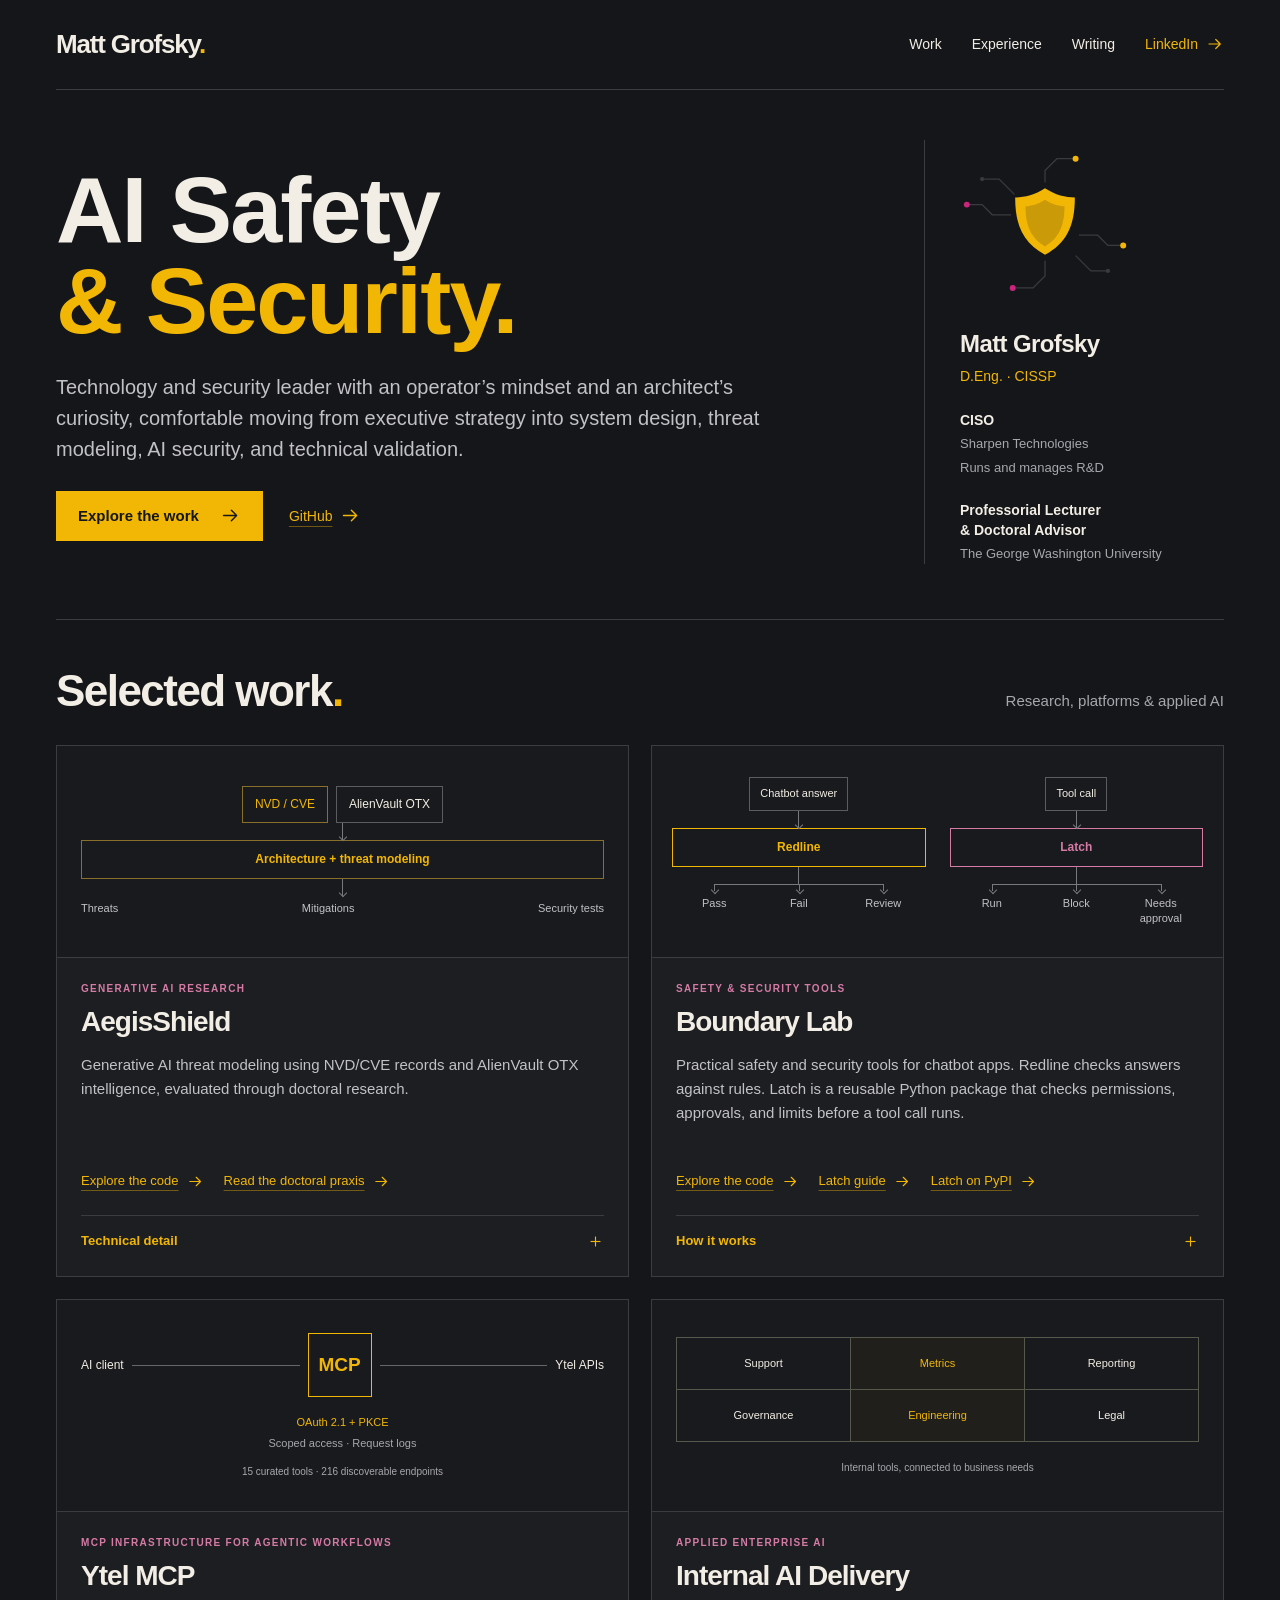
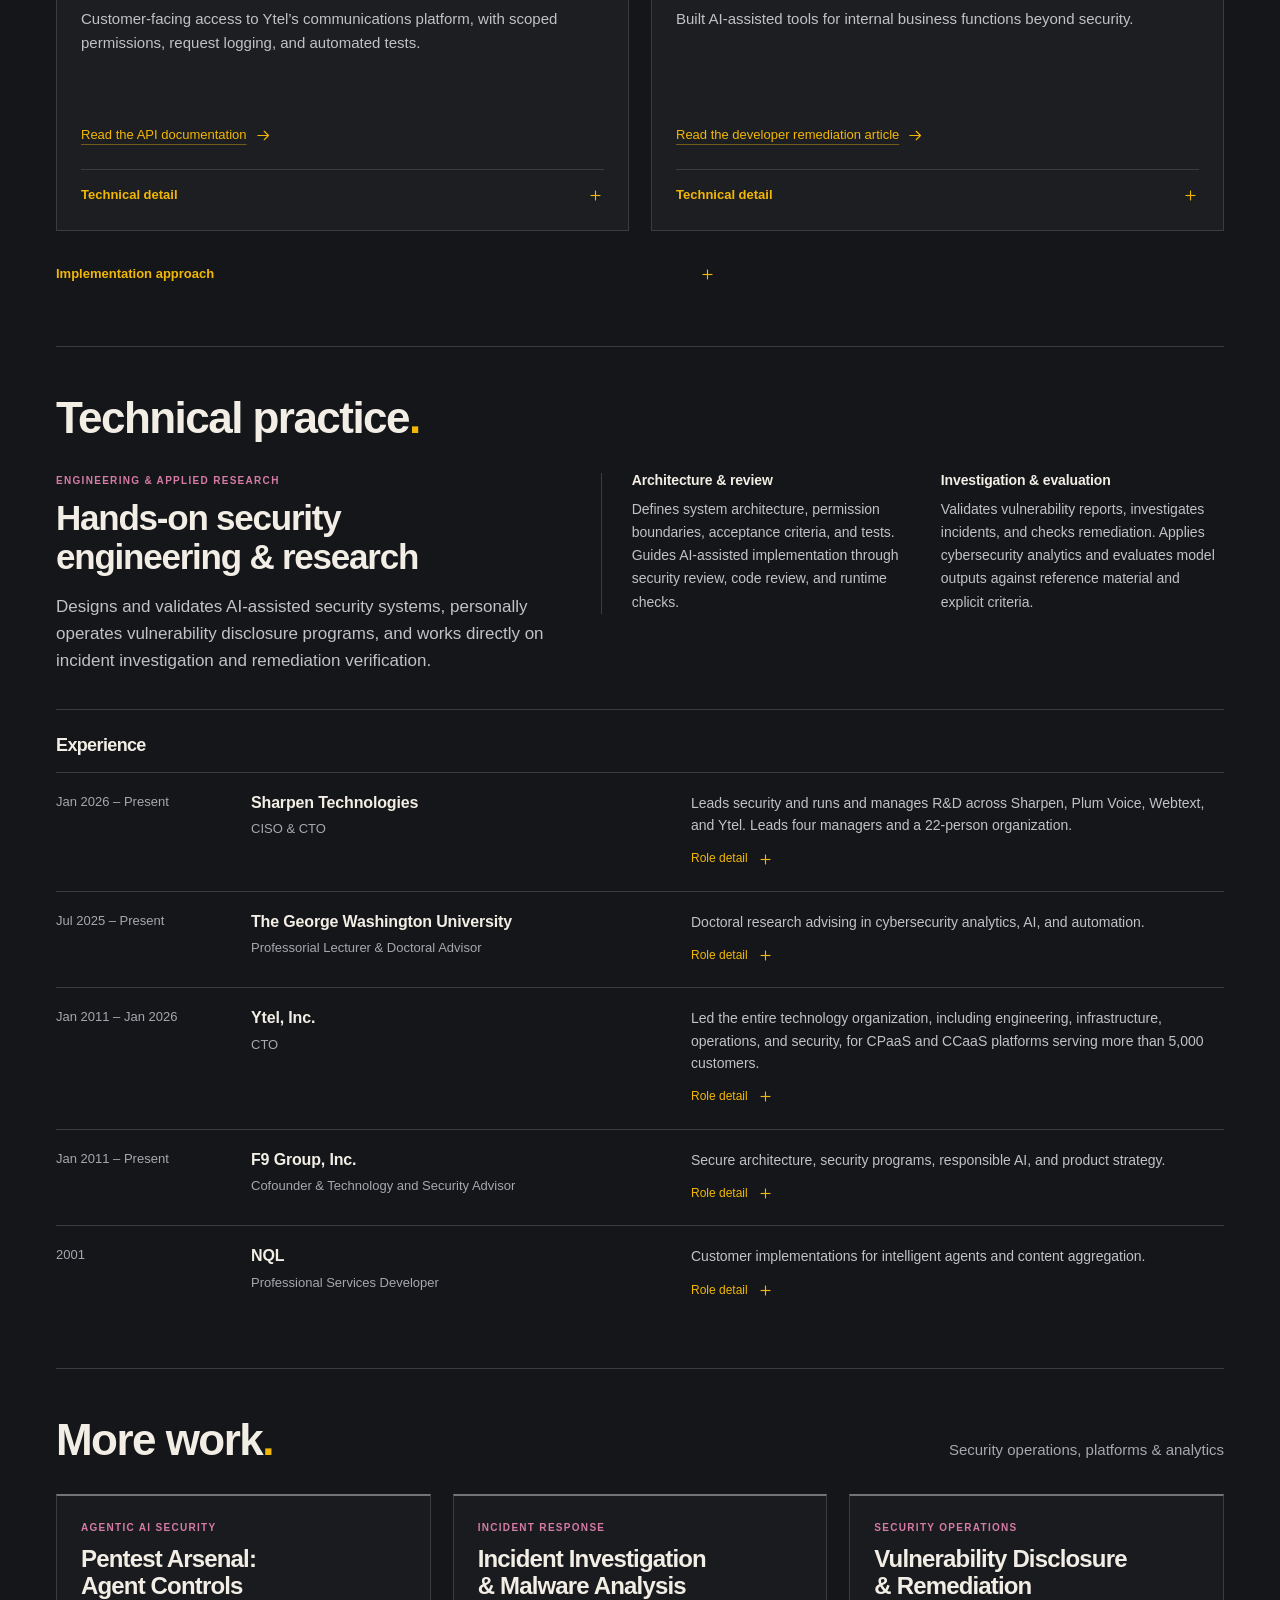
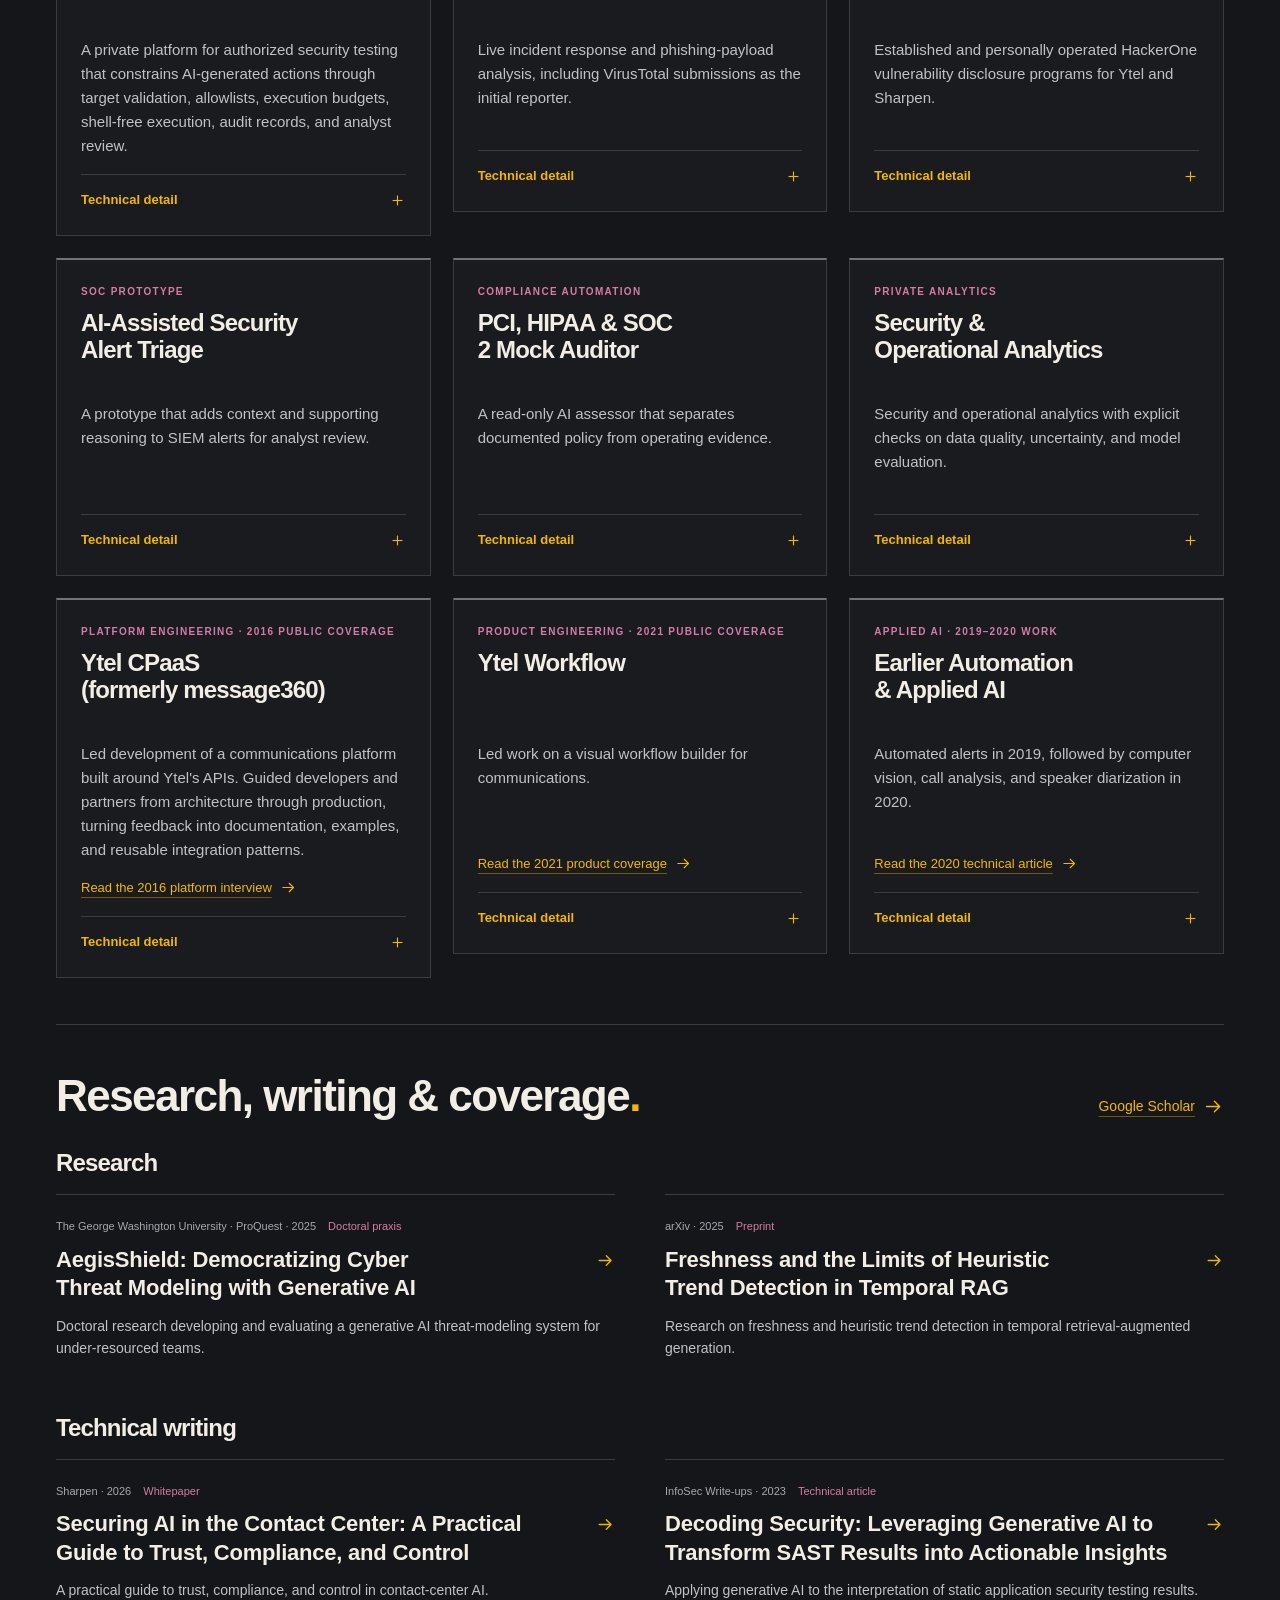
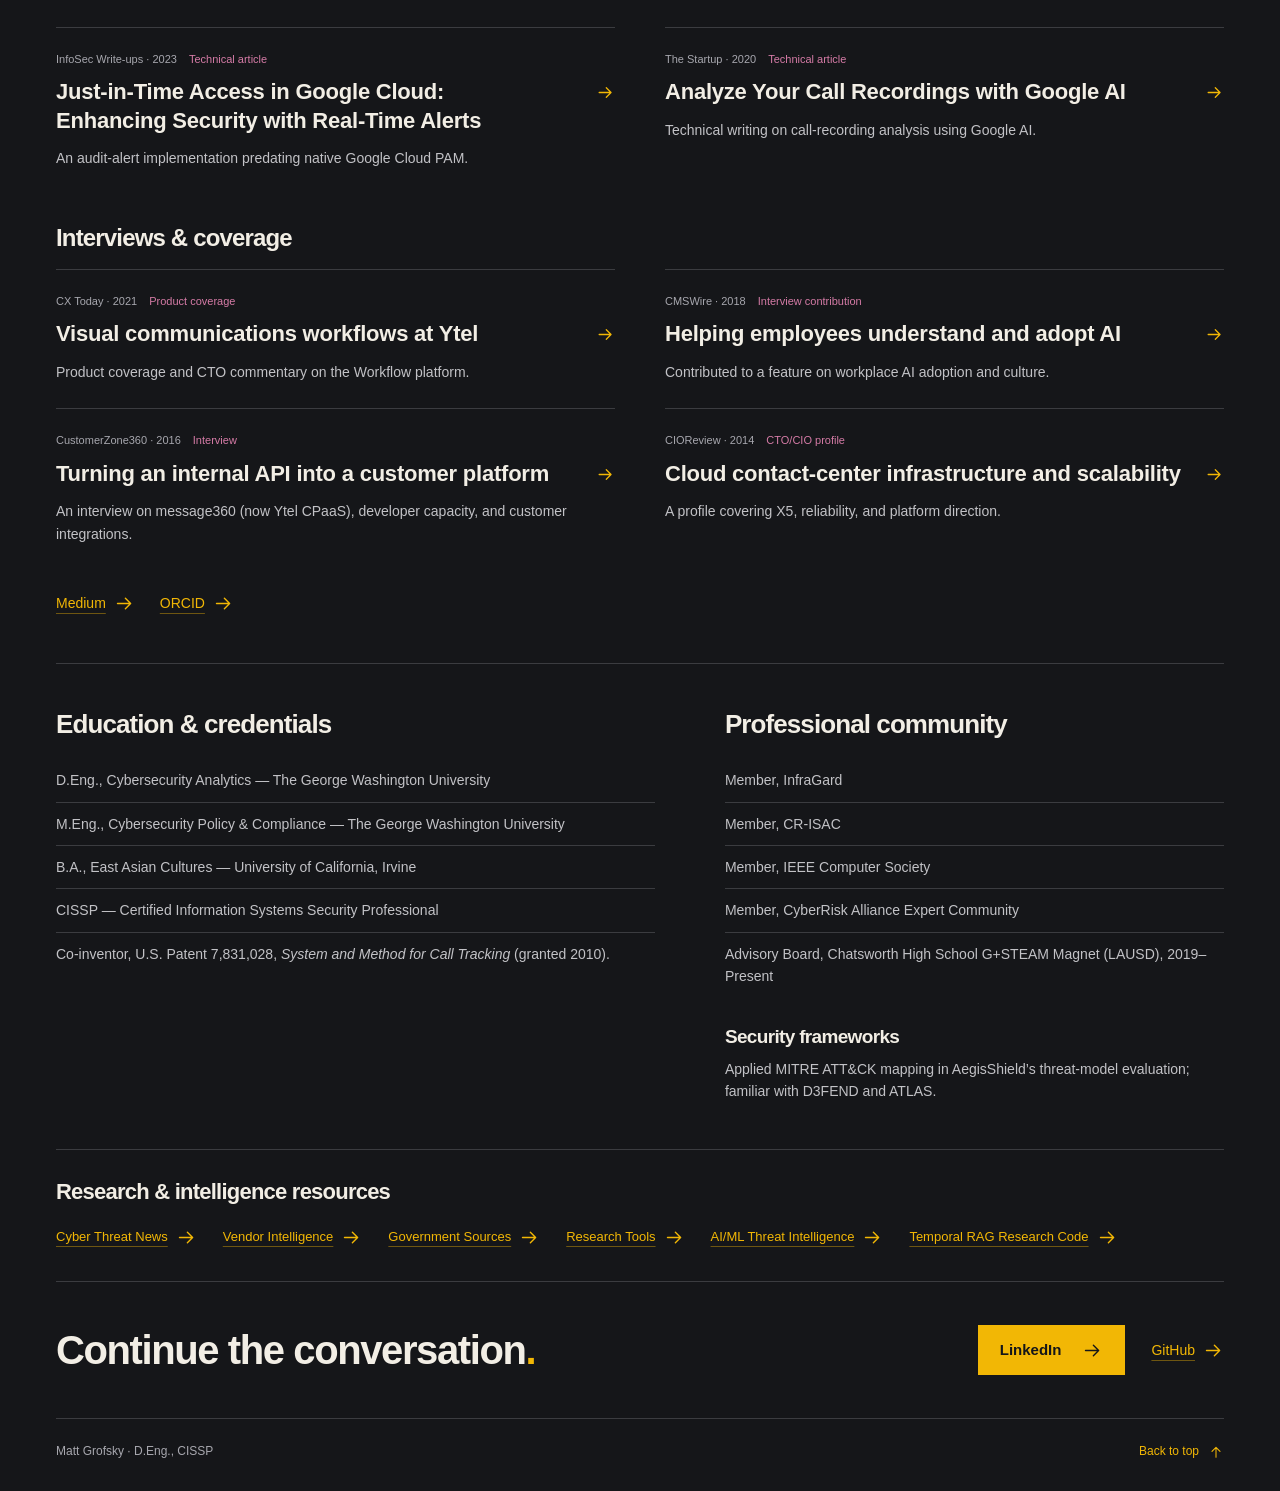
==== index.html @ 2187c056 "Lead with CISO and clarify R&D responsibilities" ====
<!doctype html>
<html lang="en"><head><meta charset="utf-8"><meta name="viewport" content="width=device-width, initial-scale=1">
<meta name="robots" content="index, follow"><meta name="description" content="Matt Grofsky: CISO at Sharpen Technologies, leading security and R&amp;D across four businesses. AI safety, applied research, and secure developer platforms.">
<link rel="icon" href="favicon.svg" type="image/svg+xml"><link rel="stylesheet" href="style.css?v=4c81fe02a1"><script src="site.js?v=edc79c3fe1" defer></script>
<title>AI Safety &amp; Security | Matt Grofsky</title>
<meta name="author" content="Matt Grofsky">
<meta name="keywords" content="Matt Grofsky, CISO, CTO, cybersecurity, AI security, developer platforms, application security, vulnerability management, threat modeling, AegisShield, NVD, CVE, AlienVault OTX, VirusTotal, malware analysis, MCP, agentic workflows, security automation, D.Eng, CISSP">
<meta property="og:title" content="Matt Grofsky, D.Eng., CISSP | AI Safety &amp; Security">
<meta property="og:description" content="CISO at Sharpen Technologies, running R&amp;D across Sharpen, Plum Voice, Webtext, and Ytel. AI safety, security engineering, and applied research.">
<meta property="og:type" content="profile">
<meta property="og:site_name" content="Matt Grofsky">
<meta property="og:url" content="https://mgrofsky.github.io/">
<meta property="og:image" content="https://mgrofsky.github.io/og-card.png">
<meta property="og:image:width" content="1200">
<meta property="og:image:height" content="630">
<meta property="og:image:alt" content="Matt Grofsky, D.Eng., CISSP. Security, developer platforms, and AI-assisted operations. CISO, Sharpen Technologies.">
<meta property="profile:first_name" content="Matt">
<meta property="profile:last_name" content="Grofsky">
<meta name="twitter:card" content="summary_large_image">
<meta name="twitter:image" content="https://mgrofsky.github.io/og-card.png">
<meta name="twitter:image:alt" content="Matt Grofsky, D.Eng., CISSP. Security, developer platforms, and AI-assisted operations. CISO, Sharpen Technologies.">
<meta name="twitter:title" content="Matt Grofsky, D.Eng., CISSP | AI Safety &amp; Security">
<meta name="twitter:description" content="CISO at Sharpen Technologies, running R&amp;D across Sharpen, Plum Voice, Webtext, and Ytel. AI safety, security engineering, and applied research.">
<link rel="canonical" href="https://mgrofsky.github.io/">
<meta name="theme-color" content="#151619">
<script type="application/ld+json">
{
  "@context": "https://schema.org",
  "@type": "ProfilePage",
  "@id": "https://mgrofsky.github.io/#profile-page",
  "url": "https://mgrofsky.github.io/",
  "name": "Matt Grofsky, D.Eng., CISSP | AI Safety and Security",
  "mainEntity": {
  "@type": "Person",
  "@id": "https://mgrofsky.github.io/#matt-grofsky",
  "name": "Matt Grofsky",
  "alternateName": "Matthew Grofsky",
  "honorificSuffix": "D.Eng., CISSP",
  "jobTitle": "Chief Information Security Officer and Chief Technology Officer",
  "worksFor": { "@type": "Organization", "name": "Sharpen Technologies", "url": "https://sharpencx.com/" },
  "alumniOf": [
    { "@type": "CollegeOrUniversity", "name": "The George Washington University" },
    { "@type": "CollegeOrUniversity", "name": "University of California, Irvine" }
  ],
  "knowsAbout": ["AI safety", "Agent security", "Cybersecurity", "AI-assisted security operations", "Application security", "Vulnerability management", "NVD and CVE retrieval", "AlienVault OTX threat intelligence", "Threat modeling", "Cloud security", "Incident response", "Malware analysis", "VirusTotal sample submission", "Developer platforms", "Engineering organization leadership"],
  "sameAs": [
    "https://www.linkedin.com/in/mattgrofsky",
    "https://github.com/mgrofsky",
    "https://scholar.google.com/citations?user=SQpoICUAAAAJ",
    "https://medium.com/@mgrofsky",
    "https://orcid.org/0009-0004-7540-391X"
  ]
  }
}
</script>
</head>
<body id="top"><a class="skip-link" href="#main">Skip to content</a>
<header class="site-header shell"><a class="brand" href="#top">Matt Grofsky<span>.</span></a><nav aria-label="Main navigation"><a class="nav-link" href="#selected-work">Work</a><a class="nav-link" href="#background">Experience</a><a class="nav-link" href="#writing">Writing</a><a class="nav-contact" href="https://www.linkedin.com/in/mattgrofsky" target="_blank" rel="noopener noreferrer">LinkedIn<svg viewBox="0 0 24 24" fill="none" aria-hidden="true"><path d="M4 12h15m-6-6 6 6-6 6" stroke="currentColor" stroke-width="1.6" stroke-linecap="round" stroke-linejoin="round"/></svg></a></nav></header>
<main id="main">
<section class="hero shell" aria-labelledby="hero-title"><div class="hero-copy"><h1 id="hero-title">AI Safety<br><span>&amp; Security.</span></h1>
<p class="hero-intro">Technology and security leader with an operator’s mindset and an architect’s curiosity, comfortable moving from executive strategy into system design, threat modeling, AI security, and technical validation.</p><div class="actions"><a class="button" href="#selected-work">Explore the work<svg viewBox="0 0 24 24" fill="none" aria-hidden="true"><path d="M4 12h15m-6-6 6 6-6 6" stroke="currentColor" stroke-width="1.6" stroke-linecap="round" stroke-linejoin="round"/></svg></a><a class="text-link" href="https://github.com/mgrofsky" target="_blank" rel="noopener noreferrer">GitHub<svg viewBox="0 0 24 24" fill="none" aria-hidden="true"><path d="M4 12h15m-6-6 6 6-6 6" stroke="currentColor" stroke-width="1.6" stroke-linecap="round" stroke-linejoin="round"/></svg></a></div></div>
<aside class="identity" aria-label="Professional background"><img class="identity-shield" src="hero-shield.svg" width="170" height="170" alt="" aria-hidden="true"><p class="identity-name">Matt Grofsky</p><p class="identity-credentials">D.Eng. · CISSP</p>
<div class="identity-role"><strong>CISO</strong><span>Sharpen Technologies</span><span>Runs and manages R&amp;D</span></div><div class="identity-role"><strong>Professorial Lecturer<br>&amp; Doctoral Advisor</strong><span>The George Washington University</span></div></aside></section>
<section class="selected-work shell section" id="selected-work" aria-labelledby="work-title"><div class="section-heading"><h2 id="work-title">Selected work<span>.</span></h2><p>Research, platforms &amp; applied AI</p></div>
<div class="featured-grid"><article class="project-card featured-card" id="aegisshield">
      <div class="project-visual threat-visual" role="img" aria-label="NVD and CVE records, AlienVault OTX, and architecture context feed threat modeling to produce threats, mitigations, and security tests.">
          <div class="diagram-inputs"><span>NVD / CVE</span><span>AlienVault OTX</span></div>
          <div class="connector"></div><div class="diagram-engine">Architecture + threat modeling</div><div class="connector"></div>
          <div class="diagram-outputs"><span>Threats</span><span>Mitigations</span><span>Security tests</span></div>
        </div><div class="project-copy"><p class="category">Generative AI research</p>
      <h3>AegisShield</h3><p class="project-summary">Generative AI threat modeling using NVD/CVE records and AlienVault OTX intelligence, evaluated through doctoral research.</p>
      <div class="project-links"><a class="text-link" href="https://github.com/mgrofsky/AegisShield" target="_blank" rel="noopener noreferrer">Explore the code<svg viewBox="0 0 24 24" fill="none" aria-hidden="true"><path d="M4 12h15m-6-6 6 6-6 6" stroke="currentColor" stroke-width="1.6" stroke-linecap="round" stroke-linejoin="round"/></svg></a><a class="text-link" href="https://www.proquest.com/docview/3233915741" target="_blank" rel="noopener noreferrer">Read the doctoral praxis<svg viewBox="0 0 24 24" fill="none" aria-hidden="true"><path d="M4 12h15m-6-6 6 6-6 6" stroke="currentColor" stroke-width="1.6" stroke-linecap="round" stroke-linejoin="round"/></svg></a></div><details class="project-detail" id="aegisshield-details"><summary><span>Technical detail</span><svg class="disclosure-icon" viewBox="0 0 24 24" fill="none" aria-hidden="true"><path d="M5 12h14" stroke="currentColor" stroke-width="1.6"/><path class="plus-stem" d="M12 5v14" stroke="currentColor" stroke-width="1.6"/></svg></summary><div class="detail-copy"><div><h4>Sources</h4><p>Built NVD retrieval by technology and version, combining CVE records with AlienVault OTX context.</p></div><div><h4>Analysis</h4><p>Combined architecture context, STRIDE, and DREAD to generate prioritized threats, mitigations, and security tests for under-resourced teams.</p></div><div><h4>Evaluation</h4><p>Examined readability, semantic similarity to expert threat models, and MITRE ATT&amp;CK mapping coverage across 15 case studies, 243 reference threats, and 8,000+ generated threats.</p></div></div></details></div></article><article class="project-card featured-card" id="guardrail-eval">
      <div class="project-visual boundary-visual" role="img" aria-label="Two independent paths. A chatbot answer goes to Redline for a pass, fail, or review decision. A tool call goes to Latch and is allowed to run, blocked, or held for approval.">
          <div class="boundary-path">
            <div class="boundary-input">Chatbot answer</div>
            <div class="connector"></div>
            <div class="diagram-engine">Redline</div>
            <div class="connector boundary-branch"></div>
            <div class="boundary-outcomes"><span>Pass</span><span>Fail</span><span>Review</span></div>
          </div>
          <div class="boundary-path boundary-path-latch">
            <div class="boundary-input">Tool call</div>
            <div class="connector"></div>
            <div class="diagram-engine">Latch</div>
            <div class="connector boundary-branch"></div>
            <div class="boundary-outcomes"><span>Run</span><span>Block</span><span>Needs<br>approval</span></div>
          </div>
        </div><div class="project-copy"><p class="category">Safety &amp; security tools</p>
      <h3>Boundary Lab</h3><p class="project-summary">Practical safety and security tools for chatbot apps. Redline checks answers against rules. Latch is a reusable Python package that checks permissions, approvals, and limits before a tool call runs.</p>
      <div class="project-links"><a class="text-link" href="https://github.com/mgrofsky/boundary-lab" target="_blank" rel="noopener noreferrer">Explore the code<svg viewBox="0 0 24 24" fill="none" aria-hidden="true"><path d="M4 12h15m-6-6 6 6-6 6" stroke="currentColor" stroke-width="1.6" stroke-linecap="round" stroke-linejoin="round"/></svg></a><a class="text-link" href="https://github.com/mgrofsky/boundary-lab/tree/main/tools/latch" target="_blank" rel="noopener noreferrer">Latch guide<svg viewBox="0 0 24 24" fill="none" aria-hidden="true"><path d="M4 12h15m-6-6 6 6-6 6" stroke="currentColor" stroke-width="1.6" stroke-linecap="round" stroke-linejoin="round"/></svg></a><a class="text-link" href="https://pypi.org/project/boundary-latch/" target="_blank" rel="noopener noreferrer">Latch on PyPI<svg viewBox="0 0 24 24" fill="none" aria-hidden="true"><path d="M4 12h15m-6-6 6 6-6 6" stroke="currentColor" stroke-width="1.6" stroke-linecap="round" stroke-linejoin="round"/></svg></a></div><details class="project-detail" id="guardrail-eval-details"><summary><span>How it works</span><svg class="disclosure-icon" viewBox="0 0 24 24" fill="none" aria-hidden="true"><path d="M5 12h14" stroke="currentColor" stroke-width="1.6"/><path class="plus-stem" d="M12 5v14" stroke="currentColor" stroke-width="1.6"/></svg></summary><div class="detail-copy"><div><h4>Redline</h4><p>Tests chatbot answers and reports missed problems and false alarms.</p></div><div><h4>Latch</h4><p>Adds permission checks, approval steps, and action limits to an app's functions.</p></div><div><h4>Use it</h4><p>Working demos, tests, and a Latch starter project developers can adapt.</p></div></div></details></div></article><article class="project-card featured-card" id="secure-mcp">
      <div class="project-visual mcp-visual" role="img" aria-label="An AI client connects through OAuth 2.1 and PKCE to the Ytel MCP service and communications APIs.">
          <div class="mcp-flow"><span>AI client</span><span class="flow-line"></span><strong>MCP</strong><span class="flow-line"></span><span>Ytel APIs</span></div>
          <div class="control-boundary"><span>OAuth 2.1 + PKCE</span><span>Scoped access · Request logs</span></div>
          <p class="diagram-caption">15 curated tools · 216 discoverable endpoints</p>
        </div><div class="project-copy"><p class="category">MCP infrastructure for agentic workflows</p>
      <h3>Ytel MCP</h3><p class="project-summary">Customer-facing access to Ytel’s communications platform, with scoped permissions, request logging, and automated tests.</p>
      <div class="project-links"><a class="text-link" href="https://api-docs.ytel.com/" target="_blank" rel="noopener noreferrer">Read the API documentation<svg viewBox="0 0 24 24" fill="none" aria-hidden="true"><path d="M4 12h15m-6-6 6 6-6 6" stroke="currentColor" stroke-width="1.6" stroke-linecap="round" stroke-linejoin="round"/></svg></a></div><details class="project-detail" id="secure-mcp-details"><summary><span>Technical detail</span><svg class="disclosure-icon" viewBox="0 0 24 24" fill="none" aria-hidden="true"><path d="M5 12h14" stroke="currentColor" stroke-width="1.6"/><path class="plus-stem" d="M12 5v14" stroke="currentColor" stroke-width="1.6"/></svg></summary><div class="detail-copy"><div><h4>Reach</h4><p>Designed and deployed an MCP service with 15 curated tools and discovery across 216 REST endpoints.</p></div><div><h4>Controls</h4><p>OAuth 2.1, PKCE, encrypted tokens, scoped permissions, request logging, automated tests, and stateless cloud deployment.</p></div></div></details></div></article><article class="project-card featured-card" id="internal-ai-delivery">
      <div class="project-visual internal-visual" role="img" aria-label="Internal AI delivery supports customer care, business metrics, executive reporting, governance, engineering, and legal review.">
      <div class="function-grid"><span>Support</span><span>Metrics</span><span>Reporting</span><span>Governance</span><span>Engineering</span><span>Legal</span></div>
      <p class="diagram-caption">Internal tools, connected to business needs</p>
    </div><div class="project-copy"><p class="category">Applied enterprise AI</p>
      <h3>Internal AI Delivery</h3><p class="project-summary">Built AI-assisted tools for internal business functions beyond security.</p>
      <div class="project-links"><a class="text-link" href="https://infosecwriteups.com/decoding-security-leveraging-generative-ai-to-transform-sast-results-into-actionable-insights-d3669efa4858" target="_blank" rel="noopener noreferrer">Read the developer remediation article<svg viewBox="0 0 24 24" fill="none" aria-hidden="true"><path d="M4 12h15m-6-6 6 6-6 6" stroke="currentColor" stroke-width="1.6" stroke-linecap="round" stroke-linejoin="round"/></svg></a></div><details class="project-detail" id="internal-ai-delivery-details"><summary><span>Technical detail</span><svg class="disclosure-icon" viewBox="0 0 24 24" fill="none" aria-hidden="true"><path d="M5 12h14" stroke="currentColor" stroke-width="1.6"/><path class="plus-stem" d="M12 5v14" stroke="currentColor" stroke-width="1.6"/></svg></summary><div class="detail-copy"><div><h4>Support</h4><p>MCP access to operational data for support and customer care.</p></div><div><h4>Goals Dashboard</h4><p>An internal MCP service for read-only financial, operational, and engineering metrics, with role-based access and data-freshness information.</p></div><div><h4>Executive reporting</h4><p>AI-assisted R&amp;D reporting for executives and the board.</p></div><div><h4>Governance</h4><p>A governance and compliance platform with single sign-on.</p></div><div><h4>Engineering</h4><p>A published 2023 prototype assessing static-analysis findings, suggesting fixes, and delivering guidance to Slack through an event-driven workflow.</p></div><div><h4>Legal</h4><p>AI-assisted contract review.</p></div></div></details></div></article></div>
<details class="project-detail build-approach" id="implementation-details"><summary><span>Implementation approach</span><svg class="disclosure-icon" viewBox="0 0 24 24" fill="none" aria-hidden="true"><path d="M5 12h14" stroke="currentColor" stroke-width="1.6"/><path class="plus-stem" d="M12 5v14" stroke="currentColor" stroke-width="1.6"/></svg></summary><div class="detail-copy"><p>Human-led architecture, planning, security review, and QA; LLM-assisted implementation.</p></div></details></section>
<section class="leadership section shell" id="background" aria-labelledby="leadership-title"><div class="section-heading"><h2 id="leadership-title">Technical practice<span>.</span></h2></div>
<div class="leadership-grid"><div class="leadership-practice"><p class="category">Engineering &amp; applied research</p><h3>Hands-on security engineering &amp; research</h3><p class="leadership-opening">Designs and validates AI-assisted security systems, personally operates vulnerability disclosure programs, and works directly on incident investigation and remediation verification.</p></div>
<div class="leadership-notes"><div><h4>Architecture &amp; review</h4><p>Defines system architecture, permission boundaries, acceptance criteria, and tests. Guides AI-assisted implementation through security review, code review, and runtime checks.</p></div><div><h4>Investigation &amp; evaluation</h4><p>Validates vulnerability reports, investigates incidents, and checks remediation. Applies cybersecurity analytics and evaluates model outputs against reference material and explicit criteria.</p></div></div>
</div>
<section class="experience" id="background-details" aria-labelledby="experience-title"><h3 id="experience-title">Experience</h3><article class="role"><p class="role-dates">Jan 2026 – Present</p><div class="role-identity"><h4>Sharpen Technologies</h4><p>CISO &amp; CTO</p></div>
      <div class="role-description"><p>Leads security and runs and manages R&amp;D across Sharpen, Plum Voice, Webtext, and Ytel. Leads four managers and a 22-person organization.</p><details class="role-detail"><summary>Role detail <svg class="disclosure-icon" viewBox="0 0 24 24" fill="none" aria-hidden="true"><path d="M5 12h14" stroke="currentColor" stroke-width="1.6"/><path class="plus-stem" d="M12 5v14" stroke="currentColor" stroke-width="1.6"/></svg></summary><div class="detail-copy"><p>Chief Information Security Officer and Chief Technology Officer</p><p>Leads security and runs and manages R&amp;D across Sharpen, Plum Voice, Webtext, and Ytel, with responsibility for engineering, CloudOps, and product management. Following Sharpen&#x27;s acquisition of Ytel, established a shared security operating model and maturity rubric across the four businesses, separating documented controls from operating effectiveness and turning findings into prioritized engineering and integration roadmaps.</p><p>Runs the security function as its sole dedicated practitioner under PCI DSS, HIPAA, and SOC 2 obligations. Leads secure design review, SAST, SCA, secrets and container scanning, external penetration testing, SIEM and endpoint security, incident response, risk acceptance, and verified remediation.</p><p>Uses concurrent traffic-split tests to evaluate reliability changes. Requires clear metric definitions, sources, time windows, and missing-data handling before acting on operating data.</p><p>Reports to the CEO and manages four managers and a 22-person organization across Sharpen, Ytel, Plum Voice, and Webtext.</p><p>Product management sets delivery priorities. Matt makes the final call when priorities conflict, requiring options to clear risk and reuse standards before weighing cost-benefit return, impact against complexity, and mission alignment.</p><p>Coaches engineers to own SLOs, SLIs, and error budgets. Across the career: roughly 200 hires over 20 years, with organizations of up to 40 people.</p></div></details></div></article><article class="role"><p class="role-dates">Jul 2025 – Present</p><div class="role-identity"><h4>The George Washington University</h4><p>Professorial Lecturer &amp; Doctoral Advisor</p></div>
      <div class="role-description"><p>Doctoral research advising in cybersecurity analytics, AI, and automation.</p><details class="role-detail"><summary>Role detail <svg class="disclosure-icon" viewBox="0 0 24 24" fill="none" aria-hidden="true"><path d="M5 12h14" stroke="currentColor" stroke-width="1.6"/><path class="plus-stem" d="M12 5v14" stroke="currentColor" stroke-width="1.6"/></svg></summary><div class="detail-copy"><p>Professorial Lecturer in Engineering and Applied Science; Doctoral Advisor, Cybersecurity Analytics</p><p>Advises Doctor of Engineering candidates conducting applied cybersecurity research at the intersection of analytics, AI, and automation. Guides problem framing, methodology, evaluation, and practical application, and serves as a voting member on praxis defense committees.</p></div></details></div></article><article class="role"><p class="role-dates">Jan 2011 – Jan 2026</p><div class="role-identity"><h4>Ytel, Inc.</h4><p>CTO</p></div>
      <div class="role-description"><p>Led the entire technology organization, including engineering, infrastructure, operations, and security, for CPaaS and CCaaS platforms serving more than 5,000 customers.</p><details class="role-detail"><summary>Role detail <svg class="disclosure-icon" viewBox="0 0 24 24" fill="none" aria-hidden="true"><path d="M5 12h14" stroke="currentColor" stroke-width="1.6"/><path class="plus-stem" d="M12 5v14" stroke="currentColor" stroke-width="1.6"/></svg></summary><div class="detail-copy"><p>Chief Technology Officer</p><p>Led the entire technology organization, including software engineering, platform architecture, infrastructure, operations, and security. Built and led multidisciplinary teams supporting CPaaS and CCaaS platforms serving more than 5,000 customers. Established the platform&#x27;s security and trust foundation across cloud architecture, incident response, STIR/SHAKEN, TCPA, and protection of PII and CPNI.</p></div></details></div></article><article class="role"><p class="role-dates">Jan 2011 – Present</p><div class="role-identity"><h4>F9 Group, Inc.</h4><p>Cofounder &amp; Technology and Security Advisor</p></div>
      <div class="role-description"><p>Secure architecture, security programs, responsible AI, and product strategy.</p><details class="role-detail"><summary>Role detail <svg class="disclosure-icon" viewBox="0 0 24 24" fill="none" aria-hidden="true"><path d="M5 12h14" stroke="currentColor" stroke-width="1.6"/><path class="plus-stem" d="M12 5v14" stroke="currentColor" stroke-width="1.6"/></svg></summary><div class="detail-copy"><p>Cofounder &amp; Technology and Security Advisor</p><p>Advises SaaS, contact-center, and cloud organizations on secure architecture, security programs, incident preparedness, responsible AI, and product strategy through a two-officer consulting company.</p></div></details></div></article><article class="role"><p class="role-dates">2001</p><div class="role-identity"><h4>NQL</h4><p>Professional Services Developer</p></div>
      <div class="role-description"><p>Customer implementations for intelligent agents and content aggregation.</p><details class="role-detail"><summary>Role detail <svg class="disclosure-icon" viewBox="0 0 24 24" fill="none" aria-hidden="true"><path d="M5 12h14" stroke="currentColor" stroke-width="1.6"/><path class="plus-stem" d="M12 5v14" stroke="currentColor" stroke-width="1.6"/></svg></summary><div class="detail-copy"><p>Professional Services Developer</p><p>Delivered customer implementations using Network Query Language, an early purpose-built language for developing intelligent agents and content aggregation applications.</p></div></details></div></article></section>
</section>
<section class="more-work section shell" id="more-work" aria-labelledby="more-work-title"><div class="section-heading"><h2 id="more-work-title">More work<span>.</span></h2><p>Security operations, platforms &amp; analytics</p></div>
<div class="work-grid"><article class="project-card work-card" id="pentest-arsenal"><p class="category">Agentic AI security</p>
      <h3>Pentest Arsenal: Agent Controls</h3><p class="project-summary">A private platform for authorized security testing that constrains AI-generated actions through target validation, allowlists, execution budgets, shell-free execution, audit records, and analyst review.</p>
      <details class="project-detail" id="pentest-arsenal-details"><summary><span>Technical detail</span><svg class="disclosure-icon" viewBox="0 0 24 24" fill="none" aria-hidden="true"><path d="M5 12h14" stroke="currentColor" stroke-width="1.6"/><path class="plus-stem" d="M12 5v14" stroke="currentColor" stroke-width="1.6"/></svg></summary><div class="detail-copy"><div><p>Supports vulnerability validation, API fuzzing, packet analysis, defensive verification, and ranked findings for red-team and blue-team work.</p></div><div><p>Constrains AI-generated actions through target validation, phase-specific allowlists, execution budgets, shell-free execution, audit records, and analyst review.</p></div></div></details></article><article class="project-card work-card" id="incident-investigator"><p class="category">Incident response</p>
      <h3>Incident Investigation &amp; Malware Analysis</h3><p class="project-summary">Live incident response and phishing-payload analysis, including VirusTotal submissions as the initial reporter.</p>
      <details class="project-detail" id="incident-investigator-details"><summary><span>Technical detail</span><svg class="disclosure-icon" viewBox="0 0 24 24" fill="none" aria-hidden="true"><path d="M5 12h14" stroke="currentColor" stroke-width="1.6"/><path class="plus-stem" d="M12 5v14" stroke="currentColor" stroke-width="1.6"/></svg></summary><div class="detail-copy"><div><h4>Incident response</h4><p>Built an AI workspace for evidence collection, persistence hunting, containment checks, control-gap analysis, remediation tracking, and reporting. Analysts control high-impact actions and final conclusions.</p></div><div><h4>Malware analysis</h4><p>Used LLMs to assist with decompiling phishing payloads and submitted samples to VirusTotal, in some cases as the initial reporter.</p></div></div></details></article><article class="project-card work-card" id="vulnerability-disclosure"><p class="category">Security operations</p>
      <h3>Vulnerability Disclosure &amp; Remediation</h3><p class="project-summary">Established and personally operated HackerOne vulnerability disclosure programs for Ytel and Sharpen.</p>
      <details class="project-detail" id="vulnerability-disclosure-details"><summary><span>Technical detail</span><svg class="disclosure-icon" viewBox="0 0 24 24" fill="none" aria-hidden="true"><path d="M5 12h14" stroke="currentColor" stroke-width="1.6"/><path class="plus-stem" d="M12 5v14" stroke="currentColor" stroke-width="1.6"/></svg></summary><div class="detail-copy"><div><p>Reviewed researcher submissions, reproduced or validated reported issues, and assessed reachability, likelihood, and business impact. Aligned priorities with engineering and created Jira remediation work.</p></div><div><p>Maintained researcher communication through disposition and engineering follow-through. Turned validated findings into AI-assisted remediation and regression tests that other engineers could run.</p></div></div></details></article><article class="project-card work-card" id="alert-triage"><p class="category">SOC prototype</p>
      <h3>AI-Assisted Security Alert Triage</h3><p class="project-summary">A prototype that adds context and supporting reasoning to SIEM alerts for analyst review.</p>
      <details class="project-detail" id="alert-triage-details"><summary><span>Technical detail</span><svg class="disclosure-icon" viewBox="0 0 24 24" fill="none" aria-hidden="true"><path d="M5 12h14" stroke="currentColor" stroke-width="1.6"/><path class="plus-stem" d="M12 5v14" stroke="currentColor" stroke-width="1.6"/></svg></summary><div class="detail-copy"><div><p>Suggests severity, false-positive likelihood, and analyst next steps.</p></div><div><p>Does not suppress alerts or make disposition decisions.</p></div></div></details></article><article class="project-card work-card" id="mock-auditor"><p class="category">Compliance automation</p>
      <h3>PCI, HIPAA &amp; SOC 2 Mock Auditor</h3><p class="project-summary">A read-only AI assessor that separates documented policy from operating evidence.</p>
      <details class="project-detail" id="mock-auditor-details"><summary><span>Technical detail</span><svg class="disclosure-icon" viewBox="0 0 24 24" fill="none" aria-hidden="true"><path d="M5 12h14" stroke="currentColor" stroke-width="1.6"/><path class="plus-stem" d="M12 5v14" stroke="currentColor" stroke-width="1.6"/></svg></summary><div class="detail-copy"><div><p>Examines live cloud environments, infrastructure as code, and application repositories against PCI DSS, HIPAA, and SOC 2.</p></div></div></details></article><article class="project-card work-card" id="security-analytics"><p class="category">Private analytics</p>
      <h3>Security &amp; Operational Analytics</h3><p class="project-summary">Security and operational analytics with explicit checks on data quality, uncertainty, and model evaluation.</p>
      <details class="project-detail" id="security-analytics-details"><summary><span>Technical detail</span><svg class="disclosure-icon" viewBox="0 0 24 24" fill="none" aria-hidden="true"><path d="M5 12h14" stroke="currentColor" stroke-width="1.6"/><path class="plus-stem" d="M12 5v14" stroke="currentColor" stroke-width="1.6"/></svg></summary><div class="detail-copy"><div><h4>Operating data</h4><p>Python, SQL, and BigQuery workflows with weighted weekday baselines, two-proportion tests, and effect-size thresholds. Separate application and network denominators; explicit flags for low volume, insufficient history, missing data, and failed sources.</p></div><div><h4>Model evaluation</h4><p>Designed an MLP workflow with AI-assisted implementation: feature preparation, scaling, cross-validation, and held-out evaluation. Used call duration as an engagement proxy; owned analytical design, validation, and interpretation.</p></div></div></details></article><article class="project-card work-card" id="message360"><p class="category">Platform engineering · 2016 public coverage</p>
      <h3>Ytel CPaaS (formerly message360)</h3><p class="project-summary">Led development of a communications platform built around Ytel&#x27;s APIs. Guided developers and partners from architecture through production, turning feedback into documentation, examples, and reusable integration patterns.</p>
      <div class="project-links"><a class="text-link" href="https://www.customerzone360.com/inside-every-issue/articles/424537-apis-making-customer-engagement-easier-than-ever.htm" target="_blank" rel="noopener noreferrer">Read the 2016 platform interview<svg viewBox="0 0 24 24" fill="none" aria-hidden="true"><path d="M4 12h15m-6-6 6 6-6 6" stroke="currentColor" stroke-width="1.6" stroke-linecap="round" stroke-linejoin="round"/></svg></a></div><details class="project-detail" id="message360-details"><summary><span>Technical detail</span><svg class="disclosure-icon" viewBox="0 0 24 24" fill="none" aria-hidden="true"><path d="M5 12h14" stroke="currentColor" stroke-width="1.6"/><path class="plus-stem" d="M12 5v14" stroke="currentColor" stroke-width="1.6"/></svg></summary><div class="detail-copy"><div><p>Custom integrations were consuming engineering capacity. A shared API platform gave customers more room to build and the engineering team more room to work on capabilities shared across customers.</p></div><div><p>Across Ytel&#x27;s developer platform, guided developers, customers, and partners from architecture discovery through API integration and production rollout. Feedback informed documentation, reusable examples, platform capabilities, and roadmap priorities.</p></div><div><p>Ytel&#x27;s wider developer platform spanned voice, messaging, email, customer integrations, and developer tooling, supported by documentation, code examples, and SDK patterns across 19 programming languages.</p></div></div></details></article><article class="project-card work-card" id="ytel-workflow"><p class="category">Product engineering · 2021 public coverage</p>
      <h3>Ytel Workflow</h3><p class="project-summary">Led work on a visual workflow builder for communications.</p>
      <div class="project-links"><a class="text-link" href="https://www.cxtoday.com/contact-center/ytel-launches-first-of-its-kind-cpaas-workflow-solution/" target="_blank" rel="noopener noreferrer">Read the 2021 product coverage<svg viewBox="0 0 24 24" fill="none" aria-hidden="true"><path d="M4 12h15m-6-6 6 6-6 6" stroke="currentColor" stroke-width="1.6" stroke-linecap="round" stroke-linejoin="round"/></svg></a></div><details class="project-detail" id="ytel-workflow-details"><summary><span>Technical detail</span><svg class="disclosure-icon" viewBox="0 0 24 24" fill="none" aria-hidden="true"><path d="M5 12h14" stroke="currentColor" stroke-width="1.6"/><path class="plus-stem" d="M12 5v14" stroke="currentColor" stroke-width="1.6"/></svg></summary><div class="detail-copy"><div><p>Enabled customers to configure call routing, messaging, and conversation tracking without custom code for each flow.</p></div><div><p>Combined visual orchestration, webhooks, routing, and communications APIs.</p></div></div></details></article><article class="project-card work-card" id="earlier-applied-ai"><p class="category">Applied AI · 2019–2020 work</p>
      <h3>Earlier Automation &amp; Applied AI</h3><p class="project-summary">Automated alerts in 2019, followed by computer vision, call analysis, and speaker diarization in 2020.</p>
      <div class="project-links"><a class="text-link" href="https://medium.com/swlh/analyze-your-call-recordings-with-google-ai-6e15ddcdac1d" target="_blank" rel="noopener noreferrer">Read the 2020 technical article<svg viewBox="0 0 24 24" fill="none" aria-hidden="true"><path d="M4 12h15m-6-6 6 6-6 6" stroke="currentColor" stroke-width="1.6" stroke-linecap="round" stroke-linejoin="round"/></svg></a></div><details class="project-detail" id="earlier-applied-ai-details"><summary><span>Technical detail</span><svg class="disclosure-icon" viewBox="0 0 24 24" fill="none" aria-hidden="true"><path d="M5 12h14" stroke="currentColor" stroke-width="1.6"/><path class="plus-stem" d="M12 5v14" stroke="currentColor" stroke-width="1.6"/></svg></summary><div class="detail-copy"><div><p>Call analysis combined speech recognition, speaker diarization, keyword detection, and automated alerts to surface compliance and scam indicators. Worked with engineering and operations teams to make call data useful for investigation and service improvement.</p></div></div></details></article></div></section>
<section class="writing section shell" id="writing" aria-labelledby="writing-title"><div class="section-heading"><h2 id="writing-title">Research, writing &amp; coverage<span>.</span></h2><a class="text-link" href="https://scholar.google.com/citations?user=SQpoICUAAAAJ" target="_blank" rel="noopener noreferrer">Google Scholar<svg viewBox="0 0 24 24" fill="none" aria-hidden="true"><path d="M4 12h15m-6-6 6 6-6 6" stroke="currentColor" stroke-width="1.6" stroke-linecap="round" stroke-linejoin="round"/></svg></a></div>
<div id="more-writing"><section class="writing-group" id="research" aria-labelledby="research-title"><h3 id="research-title">Research</h3>
      <div class="writing-grid"><article class="publication"><p class="publication-meta">The George Washington University · ProQuest · 2025 <span>Doctoral praxis</span></p>
      <h4><a class="publication-link" href="https://www.proquest.com/docview/3233915741" target="_blank" rel="noopener noreferrer">AegisShield: Democratizing Cyber Threat Modeling with Generative AI<svg viewBox="0 0 24 24" fill="none" aria-hidden="true"><path d="M4 12h15m-6-6 6 6-6 6" stroke="currentColor" stroke-width="1.6" stroke-linecap="round" stroke-linejoin="round"/></svg></a></h4><p>Doctoral research developing and evaluating a generative AI threat-modeling system for under-resourced teams.</p></article><article class="publication"><p class="publication-meta">arXiv · 2025 <span>Preprint</span></p>
      <h4><a class="publication-link" href="https://arxiv.org/abs/2509.19376" target="_blank" rel="noopener noreferrer">Freshness and the Limits of Heuristic Trend Detection in Temporal RAG<svg viewBox="0 0 24 24" fill="none" aria-hidden="true"><path d="M4 12h15m-6-6 6 6-6 6" stroke="currentColor" stroke-width="1.6" stroke-linecap="round" stroke-linejoin="round"/></svg></a></h4><p>Research on freshness and heuristic trend detection in temporal retrieval-augmented generation.</p></article></div></section><section class="writing-group" id="technical-writing" aria-labelledby="technical-writing-title"><h3 id="technical-writing-title">Technical writing</h3>
      <div class="writing-grid"><article class="publication"><p class="publication-meta">Sharpen · 2026 <span>Whitepaper</span></p>
      <h4><a class="publication-link" href="https://mgrofsky.github.io/securing-ai-in-the-contact-center.pdf" target="_blank" rel="noopener noreferrer">Securing AI in the Contact Center: A Practical Guide to Trust, Compliance, and Control<svg viewBox="0 0 24 24" fill="none" aria-hidden="true"><path d="M4 12h15m-6-6 6 6-6 6" stroke="currentColor" stroke-width="1.6" stroke-linecap="round" stroke-linejoin="round"/></svg></a></h4><p>A practical guide to trust, compliance, and control in contact-center AI.</p></article><article class="publication"><p class="publication-meta">InfoSec Write-ups · 2023 <span>Technical article</span></p>
      <h4><a class="publication-link" href="https://infosecwriteups.com/decoding-security-leveraging-generative-ai-to-transform-sast-results-into-actionable-insights-d3669efa4858" target="_blank" rel="noopener noreferrer">Decoding Security: Leveraging Generative AI to Transform SAST Results into Actionable Insights<svg viewBox="0 0 24 24" fill="none" aria-hidden="true"><path d="M4 12h15m-6-6 6 6-6 6" stroke="currentColor" stroke-width="1.6" stroke-linecap="round" stroke-linejoin="round"/></svg></a></h4><p>Applying generative AI to the interpretation of static application security testing results.</p></article><article class="publication"><p class="publication-meta">InfoSec Write-ups · 2023 <span>Technical article</span></p>
      <h4><a class="publication-link" href="https://infosecwriteups.com/just-in-time-access-in-google-cloud-enhancing-security-with-real-time-alerts-935de53cb8d3" target="_blank" rel="noopener noreferrer">Just-in-Time Access in Google Cloud: Enhancing Security with Real-Time Alerts<svg viewBox="0 0 24 24" fill="none" aria-hidden="true"><path d="M4 12h15m-6-6 6 6-6 6" stroke="currentColor" stroke-width="1.6" stroke-linecap="round" stroke-linejoin="round"/></svg></a></h4><p>An audit-alert implementation predating native Google Cloud PAM.</p></article><article class="publication"><p class="publication-meta">The Startup · 2020 <span>Technical article</span></p>
      <h4><a class="publication-link" href="https://medium.com/swlh/analyze-your-call-recordings-with-google-ai-6e15ddcdac1d" target="_blank" rel="noopener noreferrer">Analyze Your Call Recordings with Google AI<svg viewBox="0 0 24 24" fill="none" aria-hidden="true"><path d="M4 12h15m-6-6 6 6-6 6" stroke="currentColor" stroke-width="1.6" stroke-linecap="round" stroke-linejoin="round"/></svg></a></h4><p>Technical writing on call-recording analysis using Google AI.</p></article></div></section><section class="writing-group" id="coverage" aria-labelledby="coverage-title"><h3 id="coverage-title">Interviews &amp; coverage</h3>
      <div class="writing-grid"><article class="publication"><p class="publication-meta">CX Today · 2021 <span>Product coverage</span></p>
      <h4><a class="publication-link" href="https://www.cxtoday.com/contact-center/ytel-launches-first-of-its-kind-cpaas-workflow-solution/" target="_blank" rel="noopener noreferrer">Visual communications workflows at Ytel<svg viewBox="0 0 24 24" fill="none" aria-hidden="true"><path d="M4 12h15m-6-6 6 6-6 6" stroke="currentColor" stroke-width="1.6" stroke-linecap="round" stroke-linejoin="round"/></svg></a></h4><p>Product coverage and CTO commentary on the Workflow platform.</p></article><article class="publication"><p class="publication-meta">CMSWire · 2018 <span>Interview contribution</span></p>
      <h4><a class="publication-link" href="https://www.cmswire.com/digital-workplace/getting-your-workers-and-culture-ready-for-ai-in-the-workplace/" target="_blank" rel="noopener noreferrer">Helping employees understand and adopt AI<svg viewBox="0 0 24 24" fill="none" aria-hidden="true"><path d="M4 12h15m-6-6 6 6-6 6" stroke="currentColor" stroke-width="1.6" stroke-linecap="round" stroke-linejoin="round"/></svg></a></h4><p>Contributed to a feature on workplace AI adoption and culture.</p></article><article class="publication"><p class="publication-meta">CustomerZone360 · 2016 <span>Interview</span></p>
      <h4><a class="publication-link" href="https://www.customerzone360.com/inside-every-issue/articles/424537-apis-making-customer-engagement-easier-than-ever.htm" target="_blank" rel="noopener noreferrer">Turning an internal API into a customer platform<svg viewBox="0 0 24 24" fill="none" aria-hidden="true"><path d="M4 12h15m-6-6 6 6-6 6" stroke="currentColor" stroke-width="1.6" stroke-linecap="round" stroke-linejoin="round"/></svg></a></h4><p>An interview on message360 (now Ytel CPaaS), developer capacity, and customer integrations.</p></article><article class="publication"><p class="publication-meta">CIOReview · 2014 <span>CTO/CIO profile</span></p>
      <h4><a class="publication-link" href="https://contact-center.cioreview.com/vendor/2014/ytel" target="_blank" rel="noopener noreferrer">Cloud contact-center infrastructure and scalability<svg viewBox="0 0 24 24" fill="none" aria-hidden="true"><path d="M4 12h15m-6-6 6 6-6 6" stroke="currentColor" stroke-width="1.6" stroke-linecap="round" stroke-linejoin="round"/></svg></a></h4><p>A profile covering X5, reliability, and platform direction.</p></article></div></section></div>
<div class="profile-links"><a class="text-link" href="https://medium.com/@mgrofsky" target="_blank" rel="noopener noreferrer">Medium<svg viewBox="0 0 24 24" fill="none" aria-hidden="true"><path d="M4 12h15m-6-6 6 6-6 6" stroke="currentColor" stroke-width="1.6" stroke-linecap="round" stroke-linejoin="round"/></svg></a><a class="text-link" href="https://orcid.org/0009-0004-7540-391X" target="_blank" rel="noopener noreferrer">ORCID<svg viewBox="0 0 24 24" fill="none" aria-hidden="true"><path d="M4 12h15m-6-6 6 6-6 6" stroke="currentColor" stroke-width="1.6" stroke-linecap="round" stroke-linejoin="round"/></svg></a></div></section>
<section class="foundation section shell" id="credentials" aria-labelledby="credentials-title"><div class="credentials"><h2 id="credentials-title">Education &amp; credentials</h2><ul class="plain-list"><li>D.Eng., Cybersecurity Analytics — The George Washington University</li><li>M.Eng., Cybersecurity Policy &amp; Compliance — The George Washington University</li><li>B.A., East Asian Cultures — University of California, Irvine</li><li>CISSP — Certified Information Systems Security Professional</li><li>Co-inventor, U.S. Patent 7,831,028, <em>System and Method for Call Tracking</em> (granted 2010).</li></ul></div>
<div class="community"><h3>Professional community</h3><ul class="plain-list"><li>Member, InfraGard</li><li>Member, CR-ISAC</li><li>Member, IEEE Computer Society</li><li>Member, CyberRisk Alliance Expert Community</li><li>Advisory Board, Chatsworth High School G+STEAM Magnet (LAUSD), 2019–Present</li></ul><div class="frameworks"><h3>Security frameworks</h3><p>Applied MITRE ATT&amp;CK mapping in AegisShield’s threat-model evaluation; familiar with D3FEND and ATLAS.</p></div></div></section>
<section class="resources shell" id="resources" aria-labelledby="resources-title"><h2 id="resources-title">Research &amp; intelligence resources</h2><div class="resource-links"><a class="text-link" href="https://start.me/p/aNr8d0/cyber-threat-news" target="_blank" rel="noopener noreferrer">Cyber Threat News<svg viewBox="0 0 24 24" fill="none" aria-hidden="true"><path d="M4 12h15m-6-6 6 6-6 6" stroke="currentColor" stroke-width="1.6" stroke-linecap="round" stroke-linejoin="round"/></svg></a><a class="text-link" href="https://start.me/p/ARqK5R/cyber-threat-vendor-news" target="_blank" rel="noopener noreferrer">Vendor Intelligence<svg viewBox="0 0 24 24" fill="none" aria-hidden="true"><path d="M4 12h15m-6-6 6 6-6 6" stroke="currentColor" stroke-width="1.6" stroke-linecap="round" stroke-linejoin="round"/></svg></a><a class="text-link" href="https://start.me/p/bprrP8/cyber-threat-government" target="_blank" rel="noopener noreferrer">Government Sources<svg viewBox="0 0 24 24" fill="none" aria-hidden="true"><path d="M4 12h15m-6-6 6 6-6 6" stroke="currentColor" stroke-width="1.6" stroke-linecap="round" stroke-linejoin="round"/></svg></a><a class="text-link" href="https://start.me/p/n7OBjD/cyber-threat-research-tools" target="_blank" rel="noopener noreferrer">Research Tools<svg viewBox="0 0 24 24" fill="none" aria-hidden="true"><path d="M4 12h15m-6-6 6 6-6 6" stroke="currentColor" stroke-width="1.6" stroke-linecap="round" stroke-linejoin="round"/></svg></a><a class="text-link" href="https://start.me/p/kv9qQE/ai-ml-threat-intelligence" target="_blank" rel="noopener noreferrer">AI/ML Threat Intelligence<svg viewBox="0 0 24 24" fill="none" aria-hidden="true"><path d="M4 12h15m-6-6 6 6-6 6" stroke="currentColor" stroke-width="1.6" stroke-linecap="round" stroke-linejoin="round"/></svg></a><a class="text-link" href="https://github.com/mgrofsky/rag-time" target="_blank" rel="noopener noreferrer">Temporal RAG Research Code<svg viewBox="0 0 24 24" fill="none" aria-hidden="true"><path d="M4 12h15m-6-6 6 6-6 6" stroke="currentColor" stroke-width="1.6" stroke-linecap="round" stroke-linejoin="round"/></svg></a></div></section>
<section class="contact shell" aria-labelledby="contact-title"><h2 id="contact-title">Continue the conversation<span>.</span></h2><div class="actions"><a class="button" href="https://www.linkedin.com/in/mattgrofsky" target="_blank" rel="noopener noreferrer">LinkedIn<svg viewBox="0 0 24 24" fill="none" aria-hidden="true"><path d="M4 12h15m-6-6 6 6-6 6" stroke="currentColor" stroke-width="1.6" stroke-linecap="round" stroke-linejoin="round"/></svg></a><a class="text-link" href="https://github.com/mgrofsky" target="_blank" rel="noopener noreferrer">GitHub<svg viewBox="0 0 24 24" fill="none" aria-hidden="true"><path d="M4 12h15m-6-6 6 6-6 6" stroke="currentColor" stroke-width="1.6" stroke-linecap="round" stroke-linejoin="round"/></svg></a></div></section>
</main><footer class="site-footer shell"><p>Matt Grofsky · D.Eng., CISSP</p><a class="back-top" href="#top">Back to top<svg viewBox="0 0 24 24" fill="none" aria-hidden="true"><path d="M4 12h15m-6-6 6 6-6 6" stroke="currentColor" stroke-width="1.6" stroke-linecap="round" stroke-linejoin="round"/></svg></a></footer>
<!-- Cloudflare Web Analytics -->
<script type='module' src='https://static.cloudflareinsights.com/beacon.min.js' data-cf-beacon='{"token": "1a159aa0f4534e4cbbb9e56f16d5509e"}'></script>
<!-- End Cloudflare Web Analytics -->
</body></html>
---- style.css ----
/* Portfolio prototype: a visible body of work, with optional technical depth. */
:root { color-scheme: dark; --bg:#151619; --surface:#1d1e22; --text:#f2eee5; --muted:#c2c2c6; --quiet:#a7a7ae; --line:#3b3c40; --gold:#f2b705; --accent:#d57ba6; --sans:-apple-system,BlinkMacSystemFont,"Segoe UI",Helvetica,Arial,sans-serif; }
* { box-sizing:border-box; }
html { scroll-behavior:smooth; scroll-padding-top:28px; }
body { margin:0; background:var(--bg); color:var(--text); font:16px/1.6 var(--sans); -webkit-font-smoothing:antialiased; }
::selection { background:var(--gold); color:var(--bg); }
a { color:inherit; text-decoration:none; }
a:hover { color:var(--gold); }
a:focus-visible,summary:focus-visible { outline:2px solid var(--gold); outline-offset:5px; }
p,h1,h2,h3,h4,dl { margin:0; }
p { color:var(--muted); }
h1,h2,h3,h4 { line-height:1.12; letter-spacing:-.035em; font-weight:650; text-wrap:balance; }
h1 { font-size:clamp(68px,7.3vw,102px); letter-spacing:-.02em; line-height:.98; }
h2 { font-size:44px; }
h3 { font-size:28px; }
h4 { font-size:16px; letter-spacing:-.01em; }
h1 > span,h2 > span { color:var(--gold); }
svg { display:block; flex-shrink:0; width:21px; height:21px; }
.shell { width:min(1216px,calc(100% - 112px)); margin-inline:auto; }
.section { padding-block:46px; border-top:1px solid var(--line); }
.section-heading { display:flex; align-items:baseline; justify-content:space-between; gap:24px; margin-bottom:30px; }
.section-heading > p { color:var(--quiet); font-size:15px; }
.site-header { min-height:90px; display:flex; align-items:center; justify-content:space-between; gap:30px; border-bottom:1px solid var(--line); }
.brand { font-size:26px; font-weight:700; letter-spacing:-.045em; white-space:nowrap; }
.brand span { color:var(--gold); }
.site-header nav { display:flex; gap:30px; align-items:center; font-size:14px; }
.site-header nav a { padding-block:12px; }
.nav-contact { display:flex; align-items:center; gap:8px; color:var(--gold); }
.nav-contact svg { width:18px; height:18px; }
.skip-link { position:fixed; top:-100px; left:20px; z-index:20; padding:12px 18px; background:var(--gold); color:var(--bg); }
.skip-link:focus { top:15px; }
.hero { display:grid; grid-template-columns:minmax(0,1fr) 300px; gap:85px; align-items:center; padding-block:50px 55px; }
.hero-intro { font-size:20px; line-height:1.55; max-width:735px; margin-top:25px; }
.actions { display:flex; flex-wrap:wrap; align-items:center; gap:26px; margin-top:26px; }
.button { display:inline-flex; align-items:center; justify-content:center; gap:21px; min-height:50px; padding:12px 22px; background:var(--gold); color:var(--bg); font-size:15px; font-weight:650; }
.button:hover { background:#ffd047; color:var(--bg); }
.text-link { display:inline-flex; align-items:center; gap:8px; color:var(--gold); font-size:14px; line-height:1.45; padding-block:3px; text-decoration:underline; text-decoration-color:#f2b70566; text-underline-offset:5px; }
.text-link:hover { text-decoration-color:var(--gold); }
.identity { padding-left:35px; border-left:1px solid var(--line); }
.identity-shield { display:block; width:170px; height:170px; margin-bottom:15px; }
.identity-name { font-size:24px; font-weight:650; letter-spacing:-.025em; color:var(--text); }
.identity-credentials { color:var(--gold); font-size:14px; margin-top:2px; }
.identity-role { margin-top:22px; font-size:14px; line-height:1.45; }
.identity-role strong,.identity-role span { display:block; }
.identity-role strong { font-weight:550; }
.identity-role span { color:var(--quiet); font-size:13px; margin-top:5px; }
.featured-grid { display:grid; grid-template-columns:repeat(2,minmax(0,1fr)); gap:22px; align-items:start; }
.project-card { min-width:0; scroll-margin-top:28px; }
.featured-card { background:var(--surface); border:1px solid var(--line); }
.project-copy { padding:23px 24px 10px; }
.category { font-size:10px; text-transform:uppercase; letter-spacing:.13em; color:var(--accent); line-height:1.5; margin-bottom:10px; font-weight:600; }
.project-summary { margin-top:15px; font-size:15px; line-height:1.6; }
.featured-card .project-summary { min-height:96px; }
.project-links { display:flex; flex-wrap:wrap; gap:10px 20px; margin-top:20px; }
.project-links .text-link { font-size:13px; }
.project-links svg { width:17px; height:17px; }
.project-detail.build-approach { margin-top:18px; border-top:0; max-width:660px; }
.build-approach > summary { justify-content:flex-start; gap:10px; padding-block:6px; }
.build-approach .detail-copy { padding-top:8px; padding-bottom:0; }
.project-visual { height:212px; padding:28px 24px; background:#191a1d; border-bottom:1px solid var(--line); display:flex; flex-direction:column; justify-content:center; font-size:12px; }
.diagram-inputs,.diagram-outputs { display:flex; gap:8px; text-align:center; justify-content:center; }
.diagram-inputs span { border:1px solid #5b5c60; padding:8px 12px; color:var(--text); }
.diagram-inputs span:first-child { border-color:#88702b; color:var(--gold); }
.diagram-engine { text-align:center; border:1px solid #88702b; padding:9px 7px; color:var(--gold); font-weight:600; }
.connector { width:1px; height:17px; margin-inline:auto; background:#78797e; position:relative; }
.connector:after { content:""; position:absolute; bottom:0; left:-2px; width:5px; height:5px; border-right:1px solid #78797e; border-bottom:1px solid #78797e; transform:rotate(45deg); }
.diagram-outputs { justify-content:space-between; font-size:11px; color:var(--muted); padding-top:4px; }
.mcp-flow { display:flex; align-items:center; justify-content:space-between; color:var(--text); gap:8px; }
.mcp-flow strong { display:grid; place-items:center; width:64px; height:64px; border:1px solid var(--gold); color:var(--gold); font-size:19px; font-weight:600; }
.flow-line { flex:1; height:1px; background:#66676b; min-width:10px; }
.control-boundary { margin:17px 0 11px; display:flex; flex-direction:column; text-align:center; font-size:11px; }
.control-boundary span:first-child { color:var(--gold); }
.control-boundary span+span { color:var(--quiet); margin-top:3px; }
.diagram-caption { text-align:center; font-size:10px; color:var(--quiet); line-height:1.5; }
.project-visual.boundary-visual { display:grid; grid-template-columns:repeat(2,minmax(0,1fr)); align-items:center; height:auto; min-height:212px; padding:20px; gap:24px; }
.boundary-path { min-width:0; --path-color:var(--gold); }
.boundary-path-latch { --path-color:var(--accent); }
.boundary-input { width:max-content; max-width:100%; margin-inline:auto; padding:7px 10px; border:1px solid #5b5c60; text-align:center; color:var(--text); font-size:11px; }
.boundary-path .diagram-engine { border-color:var(--path-color); color:var(--path-color); }
.boundary-branch::after { display:none; }
.boundary-outcomes { position:relative; display:grid; grid-template-columns:repeat(3,minmax(0,1fr)); min-height:43px; text-align:center; color:var(--muted); font-size:11px; line-height:1.4; }
.boundary-outcomes::before { content:""; position:absolute; top:0; left:16.6667%; right:16.6667%; border-top:1px solid #78797e; }
.boundary-outcomes span { position:relative; padding-top:12px; }
.boundary-outcomes span::before { content:""; position:absolute; top:0; left:50%; width:1px; height:7px; background:#78797e; }
.boundary-outcomes span::after { content:""; position:absolute; top:3px; left:calc(50% - 2px); width:5px; height:5px; border-right:1px solid #78797e; border-bottom:1px solid #78797e; transform:rotate(45deg); }
@media (min-width:601px) and (max-width:850px), (max-width:380px) {
 .project-visual.boundary-visual { grid-template-columns:1fr; gap:24px; }
}
.function-grid { display:grid; grid-template-columns:repeat(3,minmax(0,1fr)); border-left:1px solid #57584c; border-top:1px solid #57584c; margin-bottom:18px; }
.function-grid span { display:grid; place-items:center; min-height:52px; border-right:1px solid #57584c; border-bottom:1px solid #57584c; color:var(--text); font-size:11px; }
.function-grid span:nth-child(2),.function-grid span:nth-child(5) { color:var(--gold); background:#f2b70508; }
summary { list-style:none; cursor:pointer; }
summary::-webkit-details-marker { display:none; }
.project-detail { margin-top:21px; border-top:1px solid var(--line); }
.project-detail > summary { display:flex; align-items:center; justify-content:space-between; gap:15px; padding-block:15px; color:var(--gold); font-size:13px; font-weight:550; }
.disclosure-icon { width:17px; height:17px; }
details[open] > summary .plus-stem { display:none; }
.detail-copy { padding-block:0 18px; font-size:14px; line-height:1.65; }
.detail-copy h4 { font-size:14px; margin-bottom:7px; }
.detail-copy > div + div,.detail-copy > p + p { margin-top:16px; }
.detail-copy p { font-size:14px; }
.leadership-grid { display:grid; grid-template-columns:minmax(0,1fr) minmax(0,1.25fr); gap:46px; align-items:start; }
.leadership-practice h3 { font-size:35px; margin-bottom:17px; }
.leadership-opening { font-size:17px; }
.leadership-scope { display:grid; grid-template-columns:.9fr 1.5fr .8fr; margin-block:25px; padding-bottom:25px; border-bottom:1px solid var(--line); }
.leadership-scope > div { display:flex; align-items:center; gap:10px; padding-inline:20px; border-left:1px solid var(--line); }
.leadership-scope > div:first-child { padding-left:0; border-left:0; }
.leadership-scope > div:last-child { padding-right:0; }
.leadership-scope dt { color:var(--gold); font-size:48px; line-height:1; letter-spacing:-.05em; font-weight:650; }
.leadership-scope dd { margin:0; color:var(--muted); font-size:12px; line-height:1.4; }
.leadership-notes { display:grid; grid-template-columns:1fr 1fr; gap:26px; padding-left:30px; border-left:1px solid var(--line); }
.leadership-notes h4 { font-size:14px; margin-bottom:10px; }
.leadership-notes p { font-size:14px; line-height:1.65; }
.career-scope { font-size:12px; margin-top:21px; color:var(--quiet); }
.teaching { background:var(--surface); color:var(--text); padding:32px; border:1px solid var(--line); }
.teaching .category { color:var(--accent); }
.teaching h3 { font-size:34px; line-height:1.13; margin-top:25px; }
.teaching p { color:var(--muted); font-size:16px; margin-top:20px; }
.teaching .category { margin-top:0; font-size:10px; }
.teaching .teaching-university { font-size:19px; color:var(--gold); line-height:1.4; margin-top:17px; }
.teaching-footer { border-top:1px solid var(--line); margin-top:25px; padding-top:20px; font-size:12px; color:var(--quiet); }
.experience { margin-top:35px; border-top:1px solid var(--line); }
.experience > h3 { font-size:18px; padding-block:25px 16px; }
.role { display:grid; grid-template-columns:165px minmax(0,1fr) minmax(0,1.3fr); gap:30px; padding-block:19px; border-top:1px solid var(--line); }
.role-dates { font-size:13px; color:var(--quiet); }
.role-identity h4 { font-size:16px; line-height:1.4; }
.role-identity > p { font-size:13px; color:var(--quiet); margin-top:5px; }
.role-description > p { font-size:14px; }
.role-detail { margin-top:8px; }
.role-detail > summary { display:inline-flex; align-items:center; gap:9px; color:var(--gold); font-size:12px; padding-block:3px; }
.role-detail .detail-copy { margin-top:13px; padding-bottom:5px; }
.work-grid { display:grid; grid-template-columns:repeat(3,minmax(0,1fr)); gap:22px; align-items:start; }
.work-card { background:#1a1b1f; padding:24px 24px 9px; border:1px solid var(--line); border-top:2px solid #737477; }
.work-card h3 { font-size:24px; min-height:81px; line-height:1.13; }
.work-card .project-summary { min-height:96px; margin-top:12px; }
.work-card .project-links { margin-top:14px; }
.work-card .project-detail { margin-top:16px; }
.writing-group + .writing-group { margin-top:30px; }
.writing-group > h3 { font-size:24px; margin-bottom:17px; }
.writing-grid { display:grid; grid-template-columns:1fr 1fr; column-gap:50px; }
.publication { border-top:1px solid var(--line); padding-block:23px 25px; }
.publication-meta { font-size:11px; color:var(--quiet); margin-bottom:11px; line-height:1.5; }
.publication-meta span { color:var(--accent); margin-left:9px; }
.publication h4 { font-size:22px; line-height:1.3; }
.publication-link { display:flex; align-items:flex-start; gap:18px; justify-content:space-between; }
.publication-link svg { color:var(--gold); width:19px; height:19px; margin-top:5px; }
.publication > p:last-child { font-size:14px; margin-top:12px; }
.profile-links { display:flex; gap:25px; margin-top:20px; }
.foundation { display:grid; grid-template-columns:1.2fr 1fr; gap:70px; }
.foundation h2,.foundation h3 { font-size:26px; }
.plain-list { list-style:none; margin:20px 0 0; padding:0; }
.plain-list li { font-size:14px; padding-block:10px; border-bottom:1px solid var(--line); color:var(--muted); }
.plain-list li:last-child { border-bottom:0; }
.frameworks { margin-top:28px; }
.frameworks h3 { font-size:19px; }
.frameworks p { font-size:14px; margin-top:11px; }
.resources { border-top:1px solid var(--line); padding-block:30px; }
.resources h2 { font-size:22px; }
.resource-links { display:flex; flex-wrap:wrap; gap:13px 26px; margin-top:20px; }
.resource-links .text-link { font-size:13px; }
.contact { border-top:1px solid var(--line); padding-block:43px; display:flex; justify-content:space-between; align-items:center; gap:30px; }
.contact h2 { font-size:40px; }
.contact .actions { margin-top:0; flex-shrink:0; }
.site-footer { display:flex; justify-content:space-between; align-items:center; border-top:1px solid var(--line); padding-block:23px 30px; font-size:12px; }
.site-footer p { color:var(--quiet); }
.back-top { display:flex; align-items:center; gap:9px; color:var(--gold); }
.back-top svg { transform:rotate(-90deg); width:16px; height:16px; }
@media (max-width:1100px) {
 .shell { width:calc(100% - 64px); }
 .hero { gap:45px; grid-template-columns:minmax(0,1fr) 250px; }
 .hero-intro { font-size:18px; }
 .identity { padding-left:25px; }
 .identity-shield { width:145px; height:145px; }
 .featured-grid,.work-grid { gap:15px; }
 .project-copy,.work-card { padding-inline:18px; }
 .project-visual { padding-inline:16px; }
 .diagram-inputs span { padding-inline:7px; }
 .project-copy h3 { font-size:25px; }
 .leadership-grid { gap:30px; grid-template-columns:1fr 1.25fr; }
 .leadership-scope > div { padding-inline:13px; }
 .leadership-scope dt { font-size:40px; }
 .leadership-scope dd { font-size:11px; }
 .teaching { padding:26px; }
 .teaching h3 { font-size:29px; }
 .role { grid-template-columns:135px 1fr 1.2fr; gap:22px; }
 .work-card h3 { font-size:22px; }
 .section-heading h2 { font-size:38px; }
}
@media (max-width:850px) {
 .hero { grid-template-columns:minmax(0,1fr) 210px; gap:30px; }
 h1 { font-size:67px; }
 .identity { padding-left:22px; }
 .identity-name { font-size:21px; }
 .identity-shield { width:130px; height:130px; }
 .identity-role { font-size:12px; }
 .identity-role span { font-size:11px; }
 .featured-grid { grid-template-columns:1fr; }
 .featured-card { display:grid; grid-template-columns:240px minmax(0,1fr); }
 .project-visual { height:100%; min-height:250px; border-bottom:0; border-right:1px solid var(--line); }
 .featured-card .project-summary { min-height:0; }
 .project-copy { padding:24px 25px 8px; }
 .project-copy h3 { font-size:28px; }
 .section-heading { align-items:flex-start; }
 .section-heading > p { font-size:13px; max-width:170px; text-align:right; }
 .leadership-grid { grid-template-columns:1fr; }
 .leadership-notes { padding:25px 0 0; border-left:0; border-top:1px solid var(--line); }
 .leadership-practice { max-width:680px; }
 .teaching { padding:30px; }
 .teaching h3 { max-width:600px; }
 .teaching p { margin-top:15px; }
 .work-grid { grid-template-columns:1fr 1fr; gap:20px; }
 .role { grid-template-columns:120px 1fr; gap:8px 25px; }
 .role-description { grid-column:2; }
 .role-identity h4 { font-size:17px; }
 .writing-grid { column-gap:28px; }
 .publication h4 { font-size:20px; }
 .foundation { gap:35px; }
 .contact { align-items:flex-start; }
 .contact h2 { font-size:31px; }
 .contact .actions { gap:15px; }
 .contact .button { padding-inline:16px; }
}
@media (max-width:600px) {
 .shell { width:calc(100% - 40px); }
 .site-header { align-items:flex-start; flex-direction:column; gap:9px; padding-block:20px 12px; }
 .brand { font-size:25px; }
 .site-header nav { width:100%; justify-content:space-between; gap:15px; font-size:12px; }
 .site-header nav a { padding-block:6px; }
 .nav-contact { gap:3px; }
 .nav-contact svg { width:14px; height:14px; }
 .hero { display:block; padding-block:30px; }
 h1 { font-size:clamp(54px,13.7vw,78px); line-height:1.02; }
 .hero-intro { font-size:17px; line-height:1.6; margin-top:22px; }
 .actions { margin-top:23px; gap:24px; }
 .button { font-size:14px; }
 .identity { margin-top:30px; padding:20px 0 0; border-left:0; border-top:1px solid var(--line); display:grid; grid-template-columns:.85fr 1.2fr; column-gap:24px; }
 .identity-shield { display:none; }
 .identity-name { grid-column:1; font-size:20px; }
 .identity-credentials { grid-column:1; font-size:12px; }
 .identity-role { font-size:12px; margin-top:17px; }
 .identity-role:nth-last-child(2) { grid-column:1; }
 .identity-role:last-child { grid-column:2; grid-row:1 / span 3; margin-top:0; align-self:center; }
 .identity-role span { font-size:11px; }
 .section { padding-block:30px; }
 .section-heading { display:block; margin-bottom:24px; }
 .section-heading h2 { font-size:34px; line-height:1.1; }
 .section-heading > p { font-size:13px; text-align:left; max-width:none; margin-top:12px; }
 .section-heading > .text-link { margin-top:16px; }
 .featured-grid { gap:22px; }
 .featured-card { display:block; }
 .project-visual { height:195px; min-height:0; padding:25px; border-right:0; border-bottom:1px solid var(--line); }
 .project-copy { padding:22px 22px 6px; }
 .project-copy h3 { font-size:29px; }
 .project-summary { font-size:15px; }
 .project-links .text-link { font-size:13px; }
 .build-approach { font-size:12px; }
 .leadership-practice h3 { font-size:30px; }
 .leadership-opening { font-size:16px; }
 .leadership-scope { grid-template-columns:.85fr 1.3fr .8fr; margin-block:23px; padding-bottom:23px; }
 .leadership-scope > div { flex-direction:column; align-items:flex-start; gap:8px; padding-inline:16px; }
 .leadership-scope dt { font-size:43px; }
 .leadership-scope dd { font-size:11px; }
 .leadership-notes { grid-template-columns:1fr; gap:20px; }
 .leadership-notes h4 { margin-bottom:8px; }
 .teaching { padding:25px; }
 .teaching h3 { font-size:29px; margin-top:20px; }
 .teaching p { font-size:15px; }
 .teaching .teaching-university { font-size:17px; }
 .teaching-footer { font-size:11px; }
 .experience { margin-top:30px; }
 .role { grid-template-columns:1fr; gap:8px; padding-block:21px; }
 .role-description { grid-column:1; }
 .role-dates { font-size:12px; }
 .role-identity h4 { font-size:18px; }
 .role-identity > p { font-size:12px; }
 .role-description > p { font-size:14px; }
 .role-detail > summary { font-size:13px; }
 .work-grid { grid-template-columns:1fr; gap:18px; }
 .work-card { padding:22px 22px 7px; }
 .work-card h3 { font-size:25px; min-height:0; }
 .work-card .project-summary { min-height:0; margin-top:13px; }
 .writing-grid { grid-template-columns:1fr; }
 .publication { padding-block:20px; }
 .publication h4 { font-size:21px; }
 .publication > p:last-child { font-size:14px; }
 .publication-meta { font-size:10px; }
 .foundation { grid-template-columns:1fr; gap:30px; }
 .foundation h2,.foundation h3 { font-size:25px; }
 .frameworks h3 { font-size:19px; }
 .plain-list { margin-top:14px; }
 .plain-list li { font-size:13px; }
 .resources h2 { font-size:21px; }
 .resource-links { gap:12px 23px; }
 .contact { flex-direction:column; gap:24px; padding-block:30px; }
 .contact h2 { font-size:32px; }
 .site-footer { gap:20px; font-size:11px; }
}
@media (prefers-reduced-motion:reduce) { html { scroll-behavior:auto; } }
@media print { body { background:white; color:black; } .project-visual,.identity,.actions,.disclosure-icon { display:none; } .shell { width:100%; } .project-card,.teaching { break-inside:avoid; } a,p { color:inherit; } }
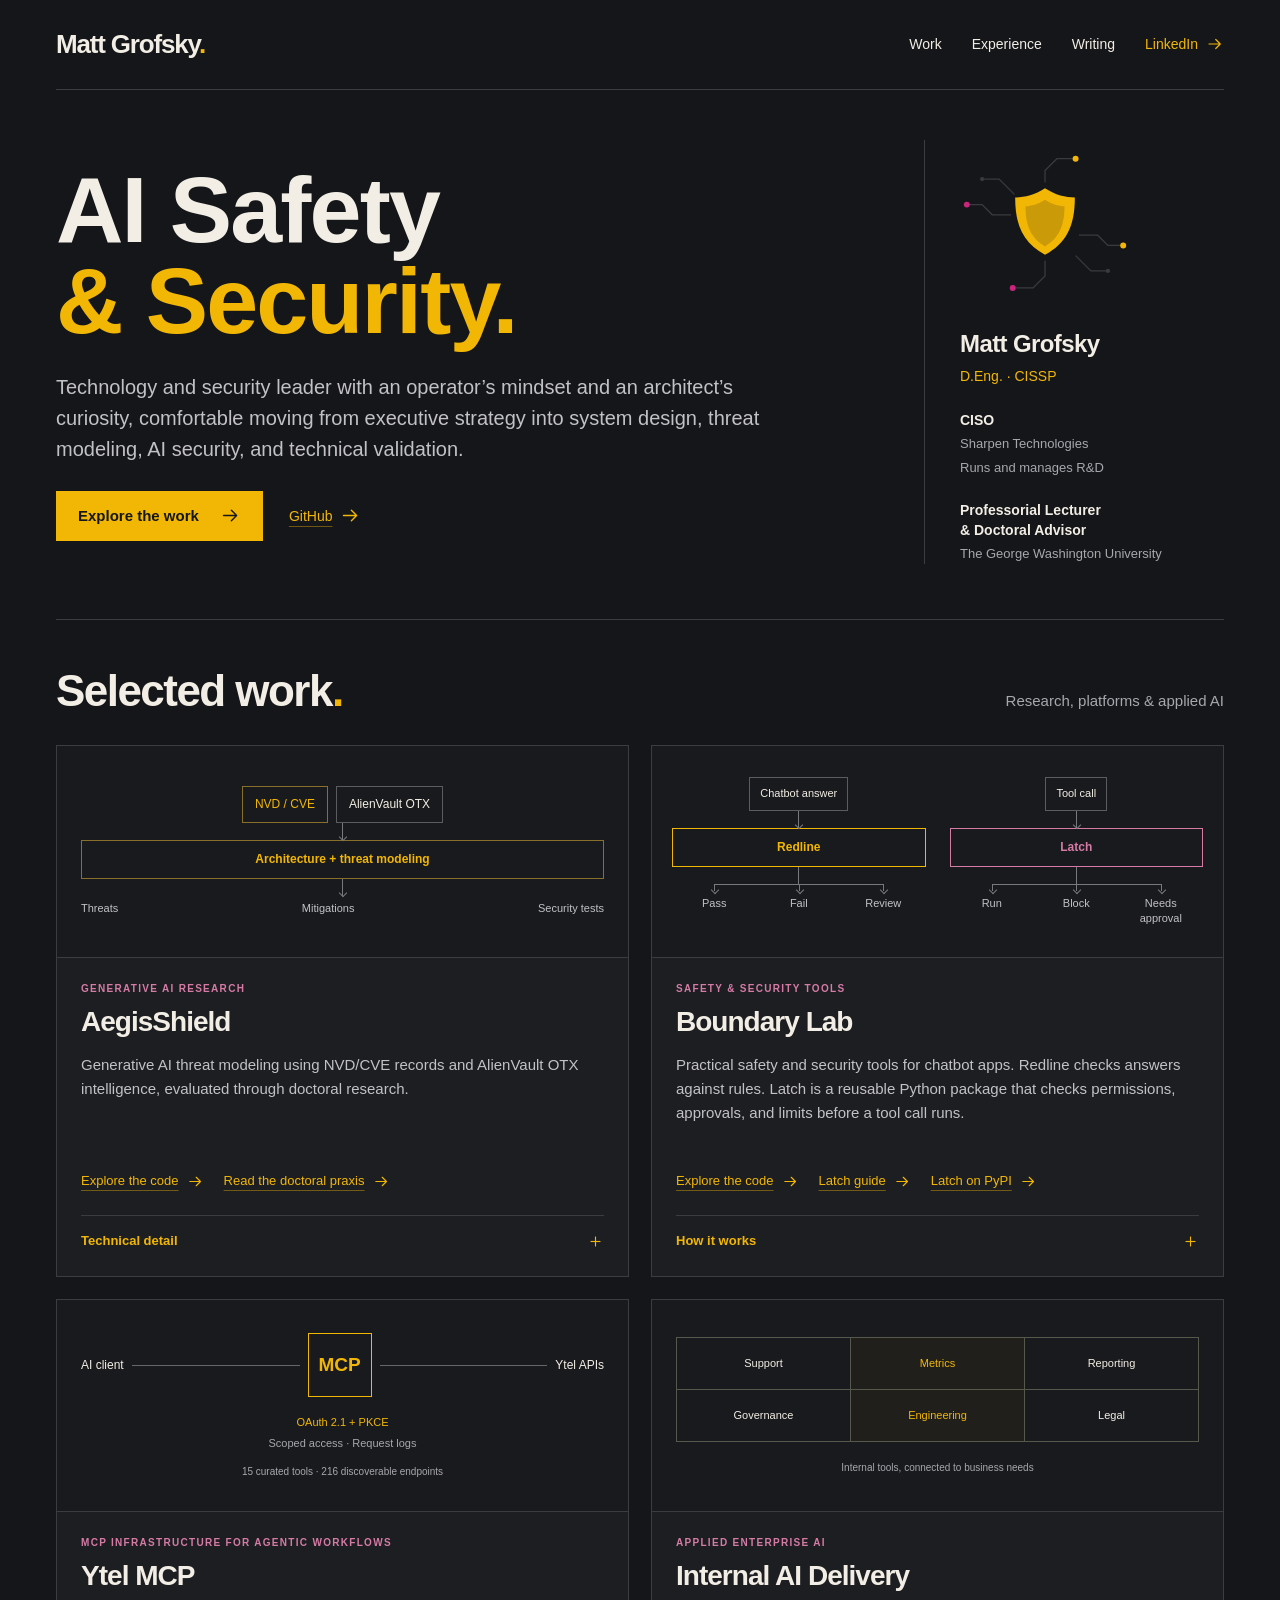
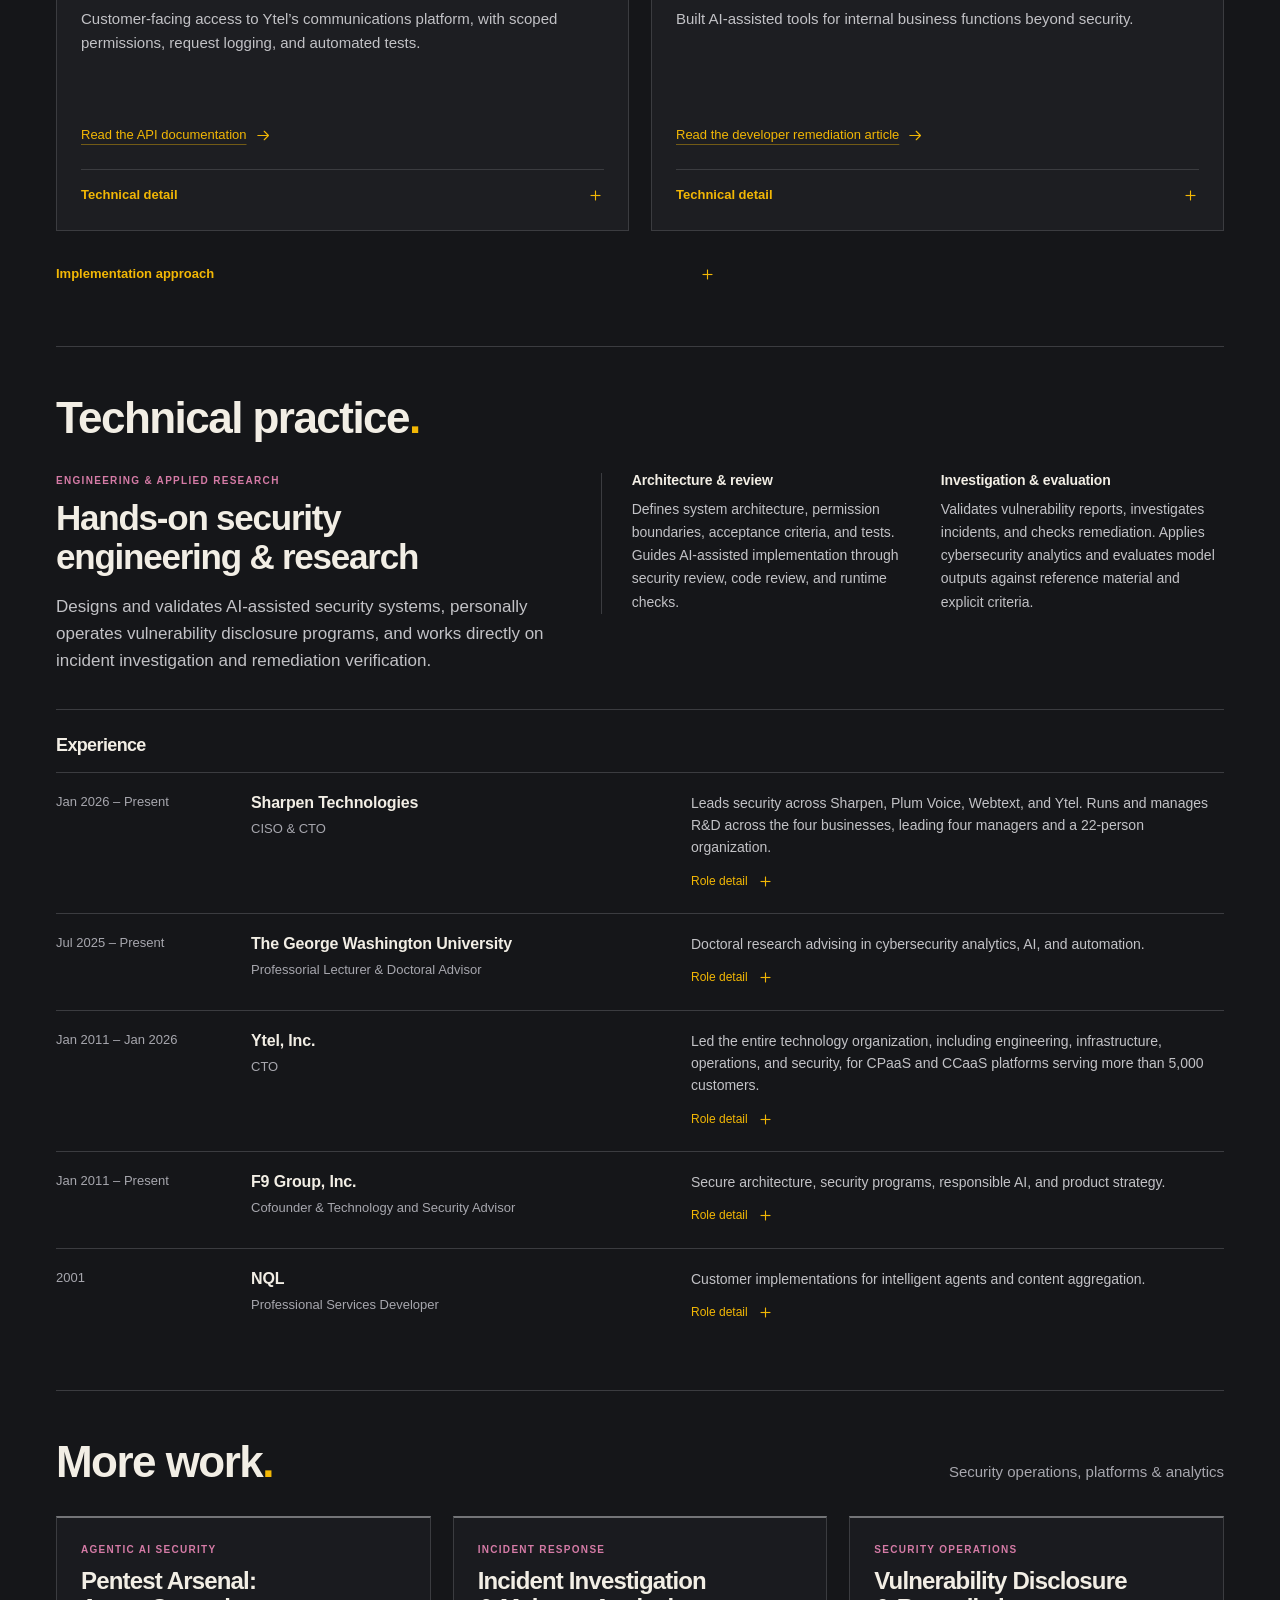
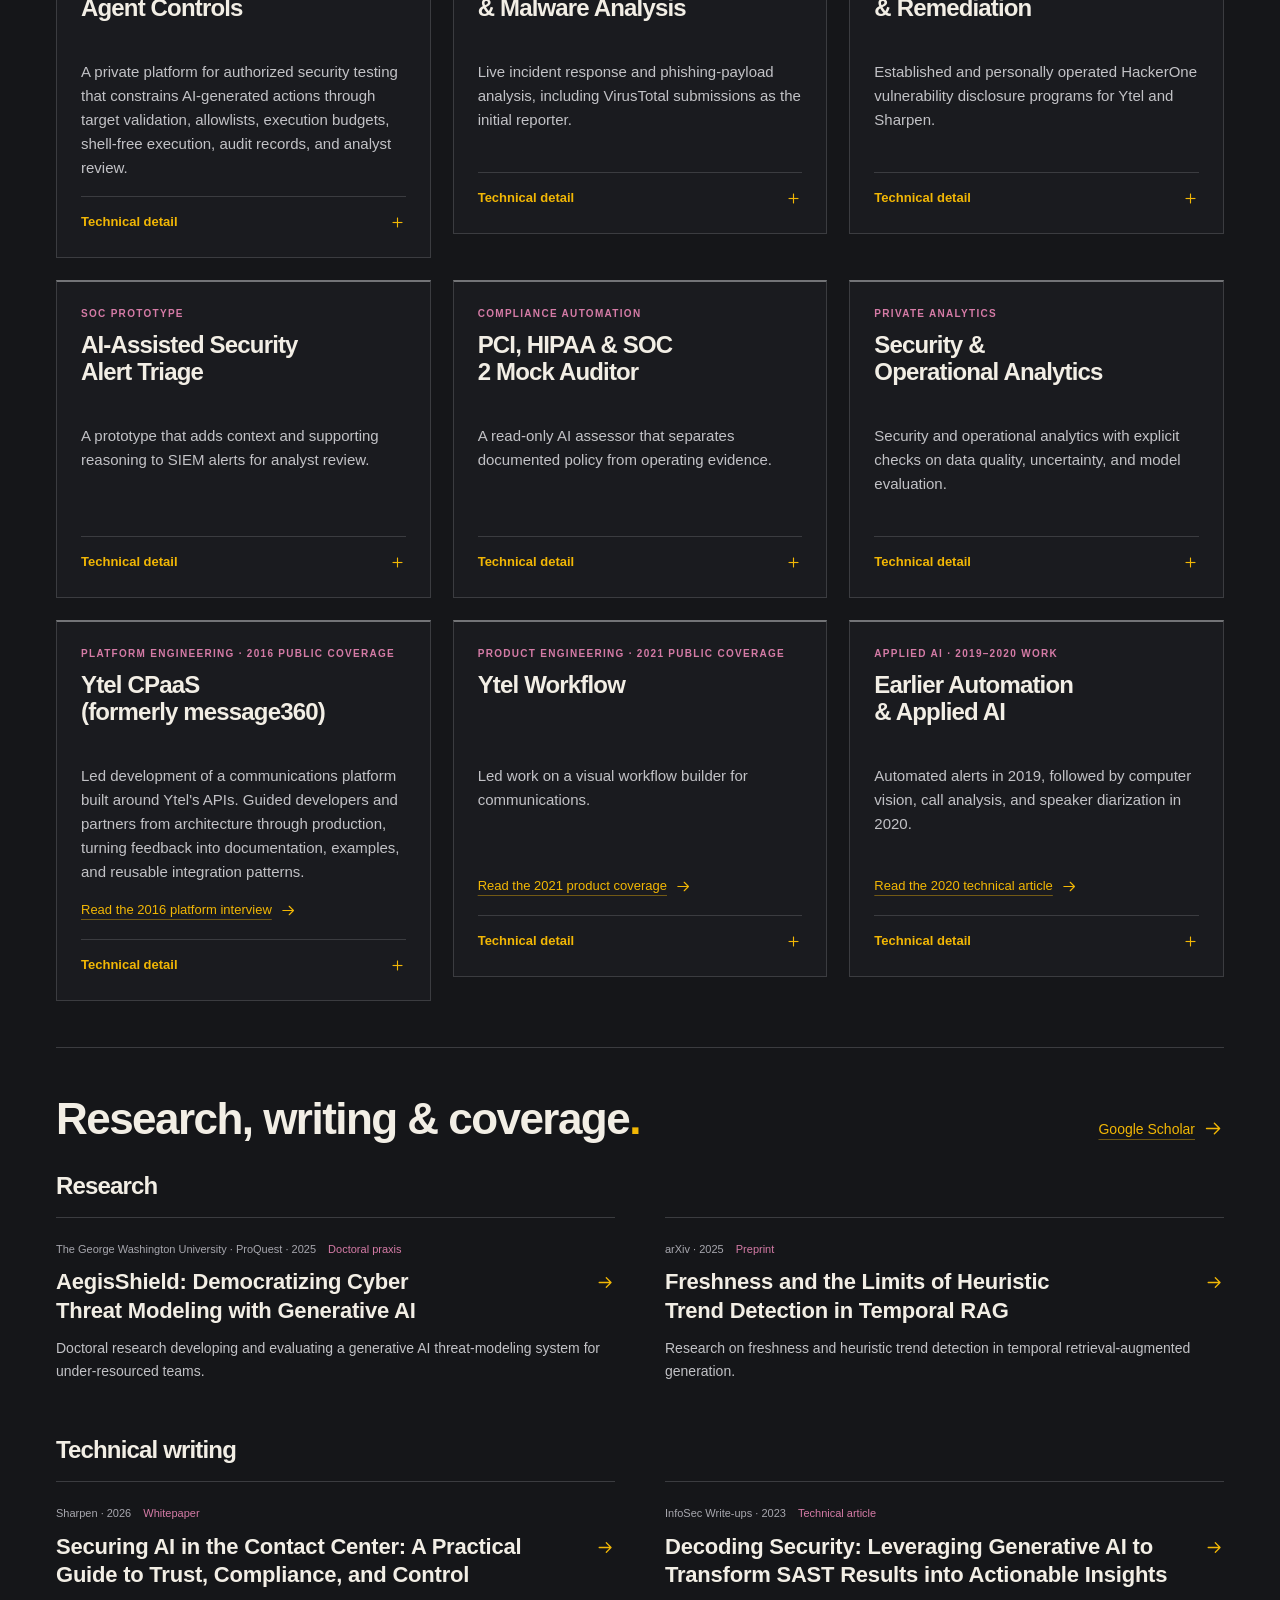
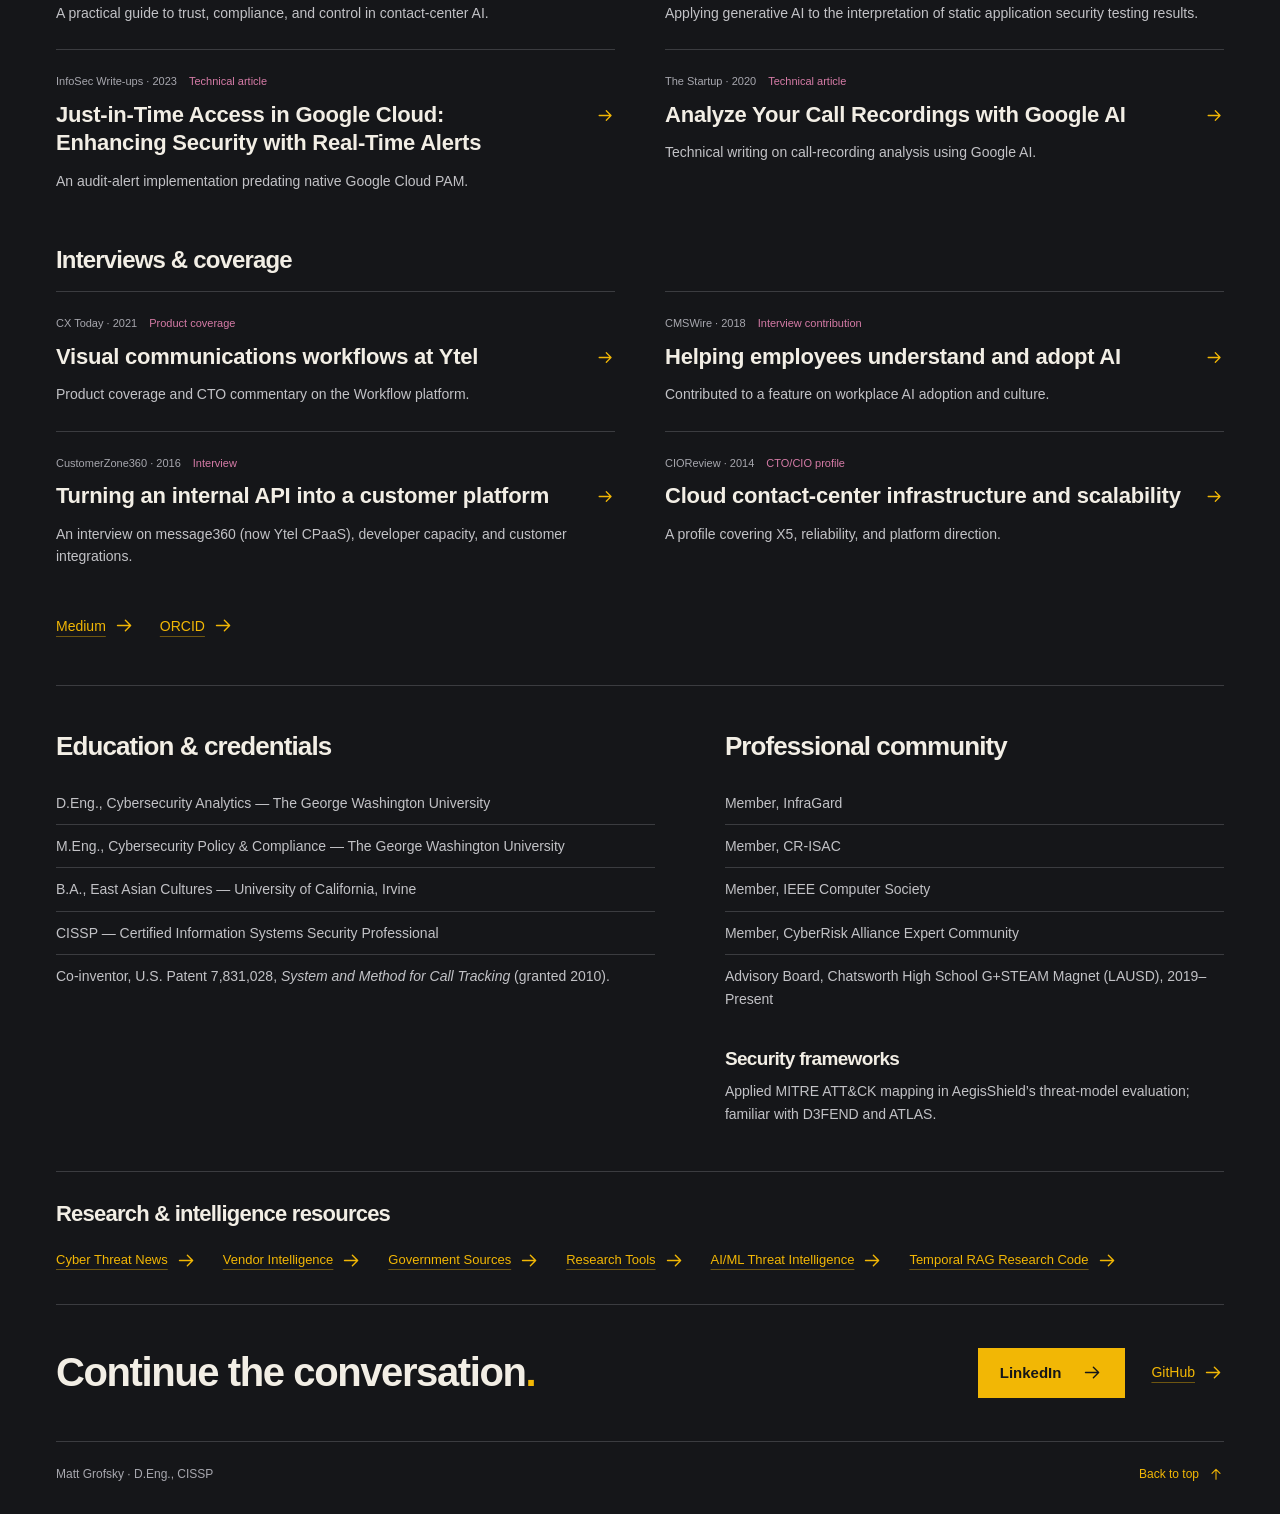
==== commit f57c03e0: "Clarify security and R&D responsibilities" ====
--- a/index.html
+++ b/index.html
@@ -107,7 +107,7 @@
 <div class="leadership-notes"><div><h4>Architecture &amp; review</h4><p>Defines system architecture, permission boundaries, acceptance criteria, and tests. Guides AI-assisted implementation through security review, code review, and runtime checks.</p></div><div><h4>Investigation &amp; evaluation</h4><p>Validates vulnerability reports, investigates incidents, and checks remediation. Applies cybersecurity analytics and evaluates model outputs against reference material and explicit criteria.</p></div></div>
 </div>
 <section class="experience" id="background-details" aria-labelledby="experience-title"><h3 id="experience-title">Experience</h3><article class="role"><p class="role-dates">Jan 2026 – Present</p><div class="role-identity"><h4>Sharpen Technologies</h4><p>CISO &amp; CTO</p></div>
-      <div class="role-description"><p>Leads security and runs and manages R&amp;D across Sharpen, Plum Voice, Webtext, and Ytel. Leads four managers and a 22-person organization.</p><details class="role-detail"><summary>Role detail <svg class="disclosure-icon" viewBox="0 0 24 24" fill="none" aria-hidden="true"><path d="M5 12h14" stroke="currentColor" stroke-width="1.6"/><path class="plus-stem" d="M12 5v14" stroke="currentColor" stroke-width="1.6"/></svg></summary><div class="detail-copy"><p>Chief Information Security Officer and Chief Technology Officer</p><p>Leads security and runs and manages R&amp;D across Sharpen, Plum Voice, Webtext, and Ytel, with responsibility for engineering, CloudOps, and product management. Following Sharpen&#x27;s acquisition of Ytel, established a shared security operating model and maturity rubric across the four businesses, separating documented controls from operating effectiveness and turning findings into prioritized engineering and integration roadmaps.</p><p>Runs the security function as its sole dedicated practitioner under PCI DSS, HIPAA, and SOC 2 obligations. Leads secure design review, SAST, SCA, secrets and container scanning, external penetration testing, SIEM and endpoint security, incident response, risk acceptance, and verified remediation.</p><p>Uses concurrent traffic-split tests to evaluate reliability changes. Requires clear metric definitions, sources, time windows, and missing-data handling before acting on operating data.</p><p>Reports to the CEO and manages four managers and a 22-person organization across Sharpen, Ytel, Plum Voice, and Webtext.</p><p>Product management sets delivery priorities. Matt makes the final call when priorities conflict, requiring options to clear risk and reuse standards before weighing cost-benefit return, impact against complexity, and mission alignment.</p><p>Coaches engineers to own SLOs, SLIs, and error budgets. Across the career: roughly 200 hires over 20 years, with organizations of up to 40 people.</p></div></details></div></article><article class="role"><p class="role-dates">Jul 2025 – Present</p><div class="role-identity"><h4>The George Washington University</h4><p>Professorial Lecturer &amp; Doctoral Advisor</p></div>
+      <div class="role-description"><p>Leads security across Sharpen, Plum Voice, Webtext, and Ytel. Runs and manages R&amp;D across the four businesses, leading four managers and a 22-person organization.</p><details class="role-detail"><summary>Role detail <svg class="disclosure-icon" viewBox="0 0 24 24" fill="none" aria-hidden="true"><path d="M5 12h14" stroke="currentColor" stroke-width="1.6"/><path class="plus-stem" d="M12 5v14" stroke="currentColor" stroke-width="1.6"/></svg></summary><div class="detail-copy"><p>Chief Information Security Officer and Chief Technology Officer</p><p>Leads security across Sharpen, Plum Voice, Webtext, and Ytel. Runs and manages R&amp;D across the four businesses, with responsibility for engineering, CloudOps, and product management. Following Sharpen&#x27;s acquisition of Ytel, established a shared security operating model and maturity rubric across the four businesses, separating documented controls from operating effectiveness and turning findings into prioritized engineering and integration roadmaps.</p><p>Runs the security function as its sole dedicated practitioner under PCI DSS, HIPAA, and SOC 2 obligations. Leads secure design review, SAST, SCA, secrets and container scanning, external penetration testing, SIEM and endpoint security, incident response, risk acceptance, and verified remediation.</p><p>Uses concurrent traffic-split tests to evaluate reliability changes. Requires clear metric definitions, sources, time windows, and missing-data handling before acting on operating data.</p><p>Reports to the CEO and manages four managers and a 22-person organization across Sharpen, Ytel, Plum Voice, and Webtext.</p><p>Product management sets delivery priorities. Matt makes the final call when priorities conflict, requiring options to clear risk and reuse standards before weighing cost-benefit return, impact against complexity, and mission alignment.</p><p>Coaches engineers to own SLOs, SLIs, and error budgets. Across the career: roughly 200 hires over 20 years, with organizations of up to 40 people.</p></div></details></div></article><article class="role"><p class="role-dates">Jul 2025 – Present</p><div class="role-identity"><h4>The George Washington University</h4><p>Professorial Lecturer &amp; Doctoral Advisor</p></div>
       <div class="role-description"><p>Doctoral research advising in cybersecurity analytics, AI, and automation.</p><details class="role-detail"><summary>Role detail <svg class="disclosure-icon" viewBox="0 0 24 24" fill="none" aria-hidden="true"><path d="M5 12h14" stroke="currentColor" stroke-width="1.6"/><path class="plus-stem" d="M12 5v14" stroke="currentColor" stroke-width="1.6"/></svg></summary><div class="detail-copy"><p>Professorial Lecturer in Engineering and Applied Science; Doctoral Advisor, Cybersecurity Analytics</p><p>Advises Doctor of Engineering candidates conducting applied cybersecurity research at the intersection of analytics, AI, and automation. Guides problem framing, methodology, evaluation, and practical application, and serves as a voting member on praxis defense committees.</p></div></details></div></article><article class="role"><p class="role-dates">Jan 2011 – Jan 2026</p><div class="role-identity"><h4>Ytel, Inc.</h4><p>CTO</p></div>
       <div class="role-description"><p>Led the entire technology organization, including engineering, infrastructure, operations, and security, for CPaaS and CCaaS platforms serving more than 5,000 customers.</p><details class="role-detail"><summary>Role detail <svg class="disclosure-icon" viewBox="0 0 24 24" fill="none" aria-hidden="true"><path d="M5 12h14" stroke="currentColor" stroke-width="1.6"/><path class="plus-stem" d="M12 5v14" stroke="currentColor" stroke-width="1.6"/></svg></summary><div class="detail-copy"><p>Chief Technology Officer</p><p>Led the entire technology organization, including software engineering, platform architecture, infrastructure, operations, and security. Built and led multidisciplinary teams supporting CPaaS and CCaaS platforms serving more than 5,000 customers. Established the platform&#x27;s security and trust foundation across cloud architecture, incident response, STIR/SHAKEN, TCPA, and protection of PII and CPNI.</p></div></details></div></article><article class="role"><p class="role-dates">Jan 2011 – Present</p><div class="role-identity"><h4>F9 Group, Inc.</h4><p>Cofounder &amp; Technology and Security Advisor</p></div>
       <div class="role-description"><p>Secure architecture, security programs, responsible AI, and product strategy.</p><details class="role-detail"><summary>Role detail <svg class="disclosure-icon" viewBox="0 0 24 24" fill="none" aria-hidden="true"><path d="M5 12h14" stroke="currentColor" stroke-width="1.6"/><path class="plus-stem" d="M12 5v14" stroke="currentColor" stroke-width="1.6"/></svg></summary><div class="detail-copy"><p>Cofounder &amp; Technology and Security Advisor</p><p>Advises SaaS, contact-center, and cloud organizations on secure architecture, security programs, incident preparedness, responsible AI, and product strategy through a two-officer consulting company.</p></div></details></div></article><article class="role"><p class="role-dates">2001</p><div class="role-identity"><h4>NQL</h4><p>Professional Services Developer</p></div>
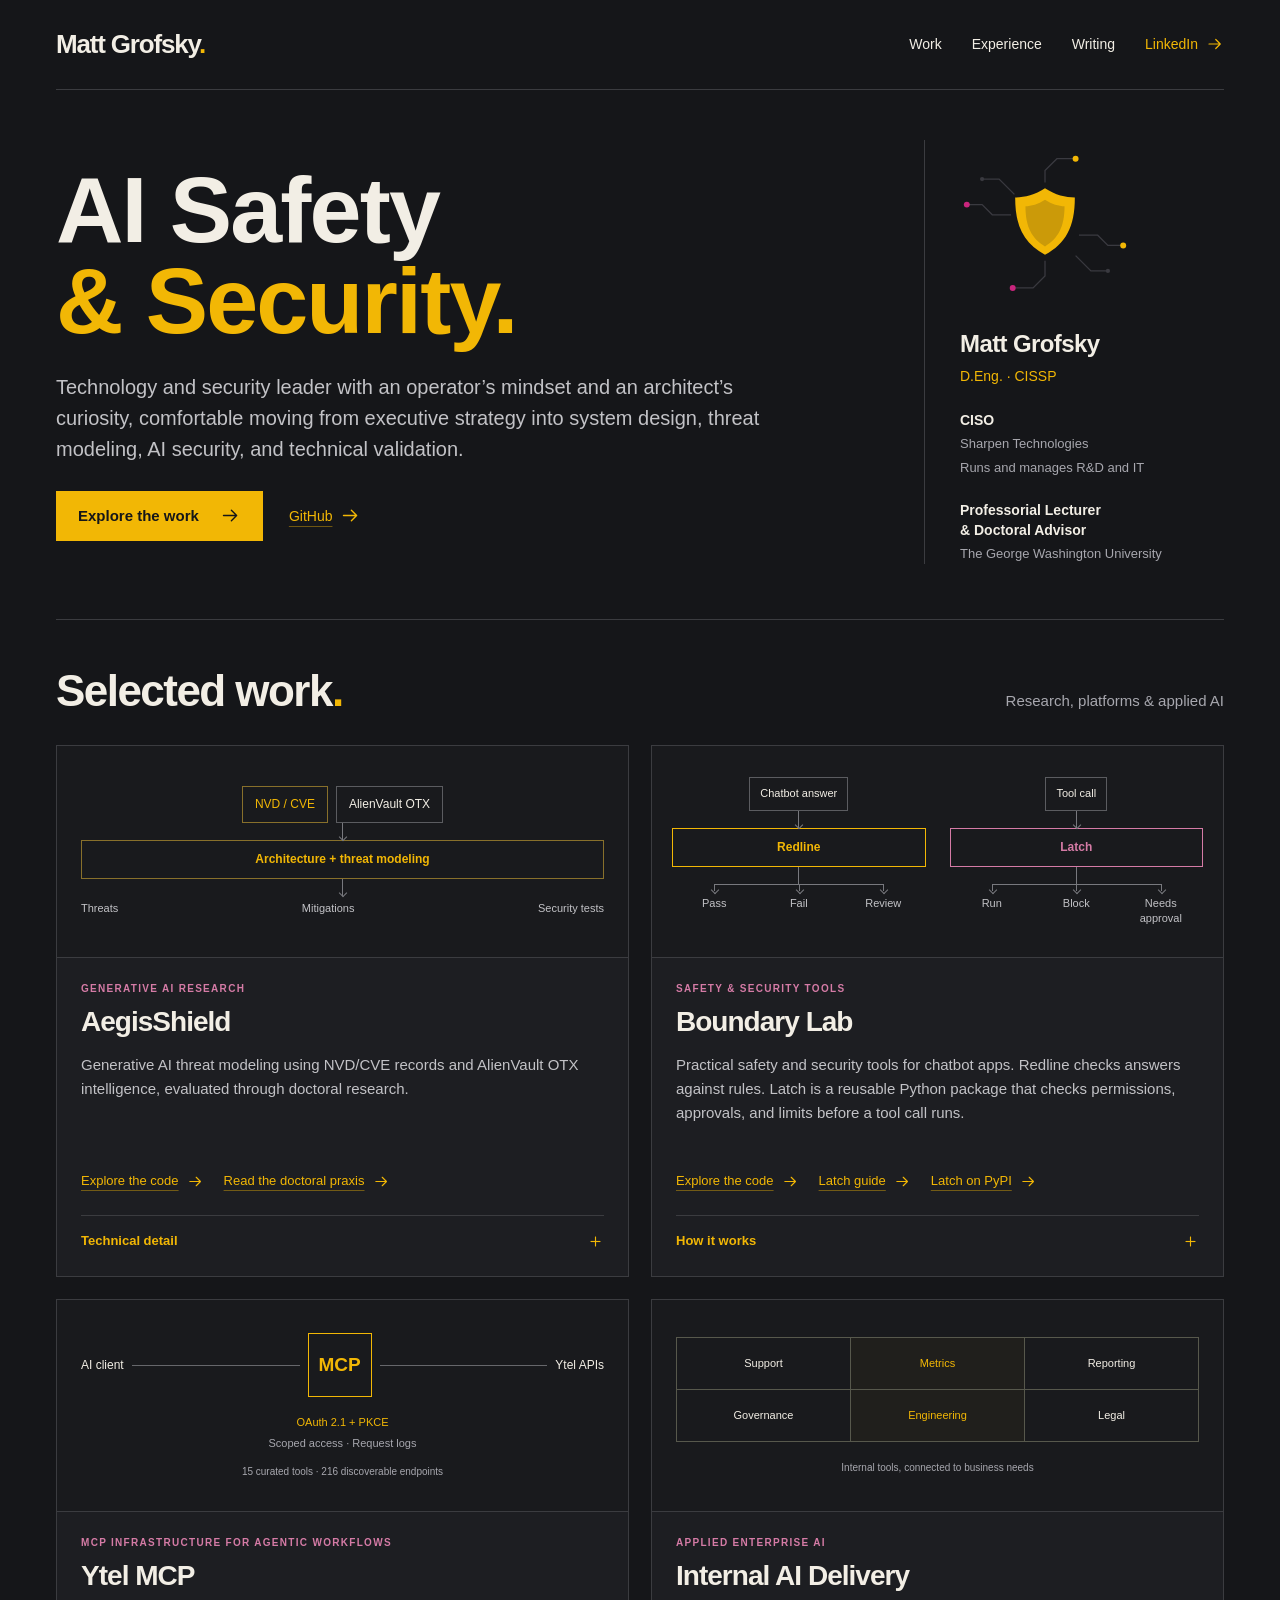
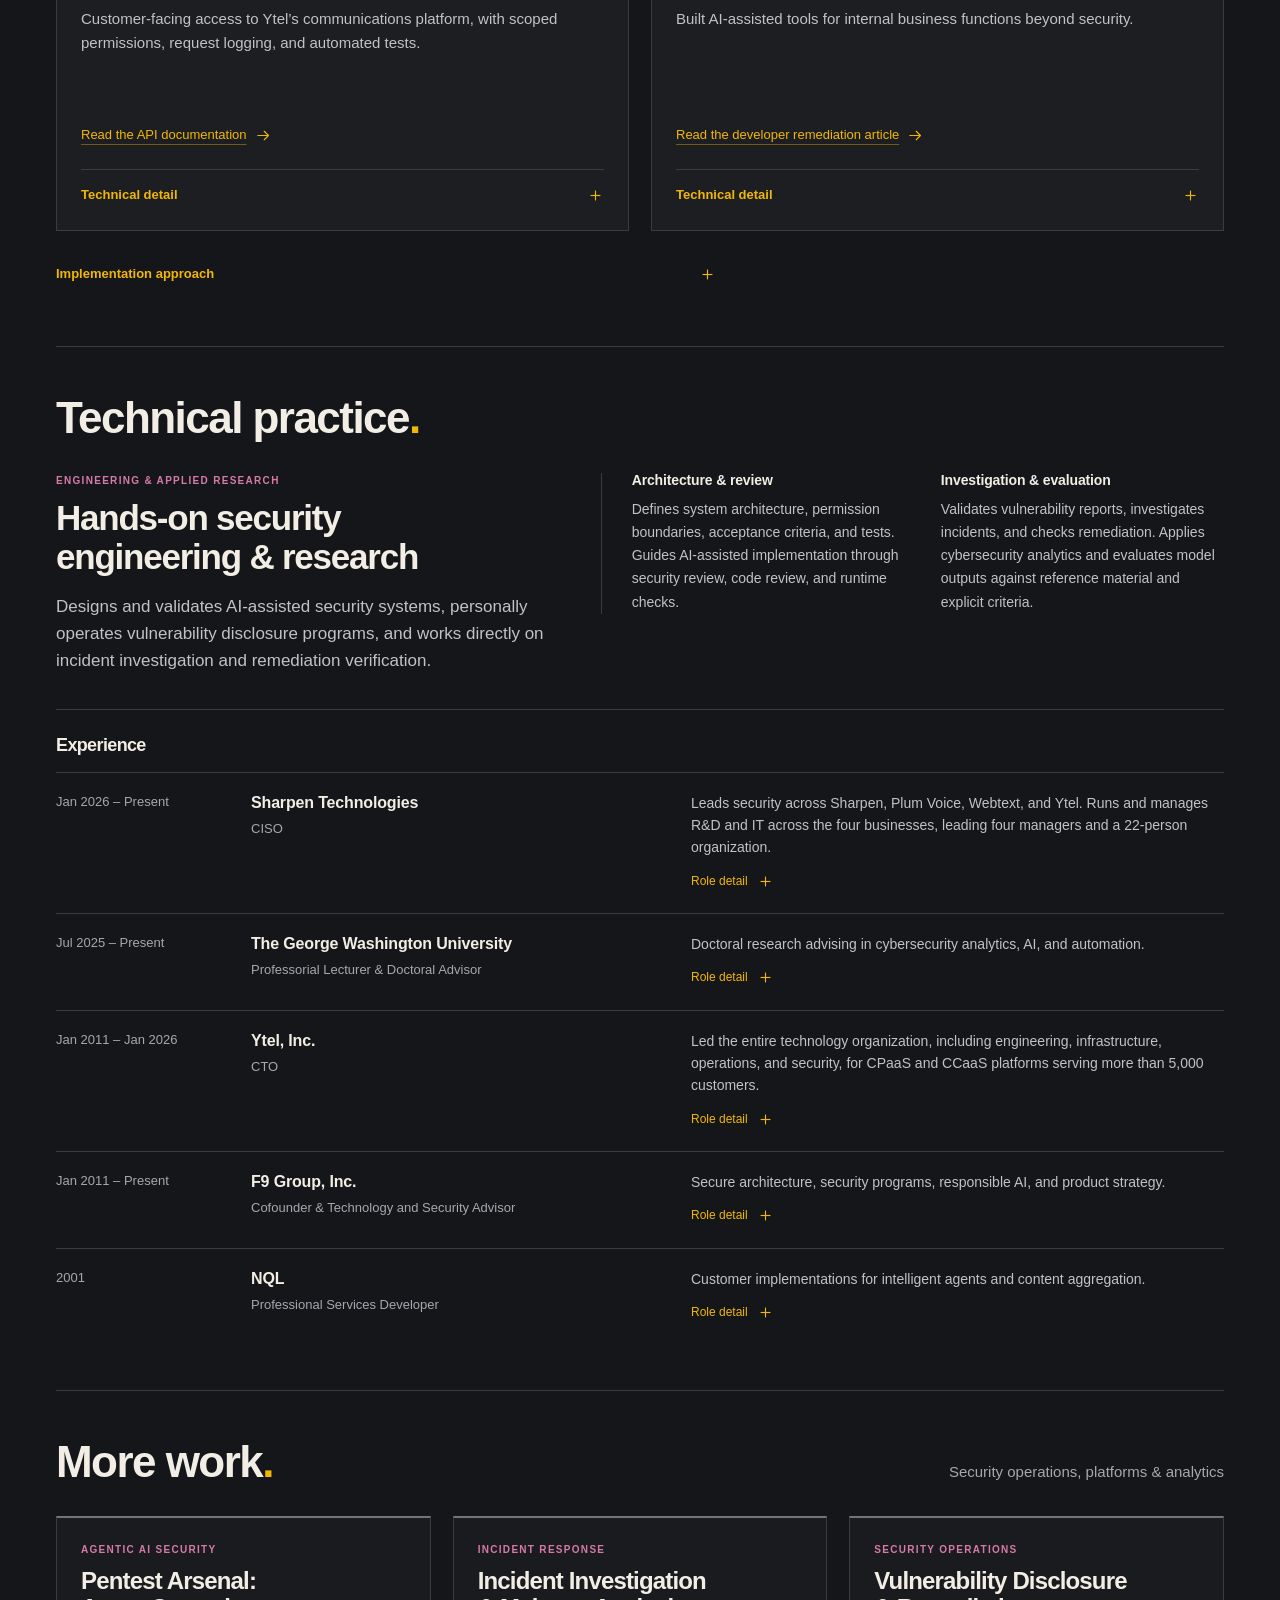
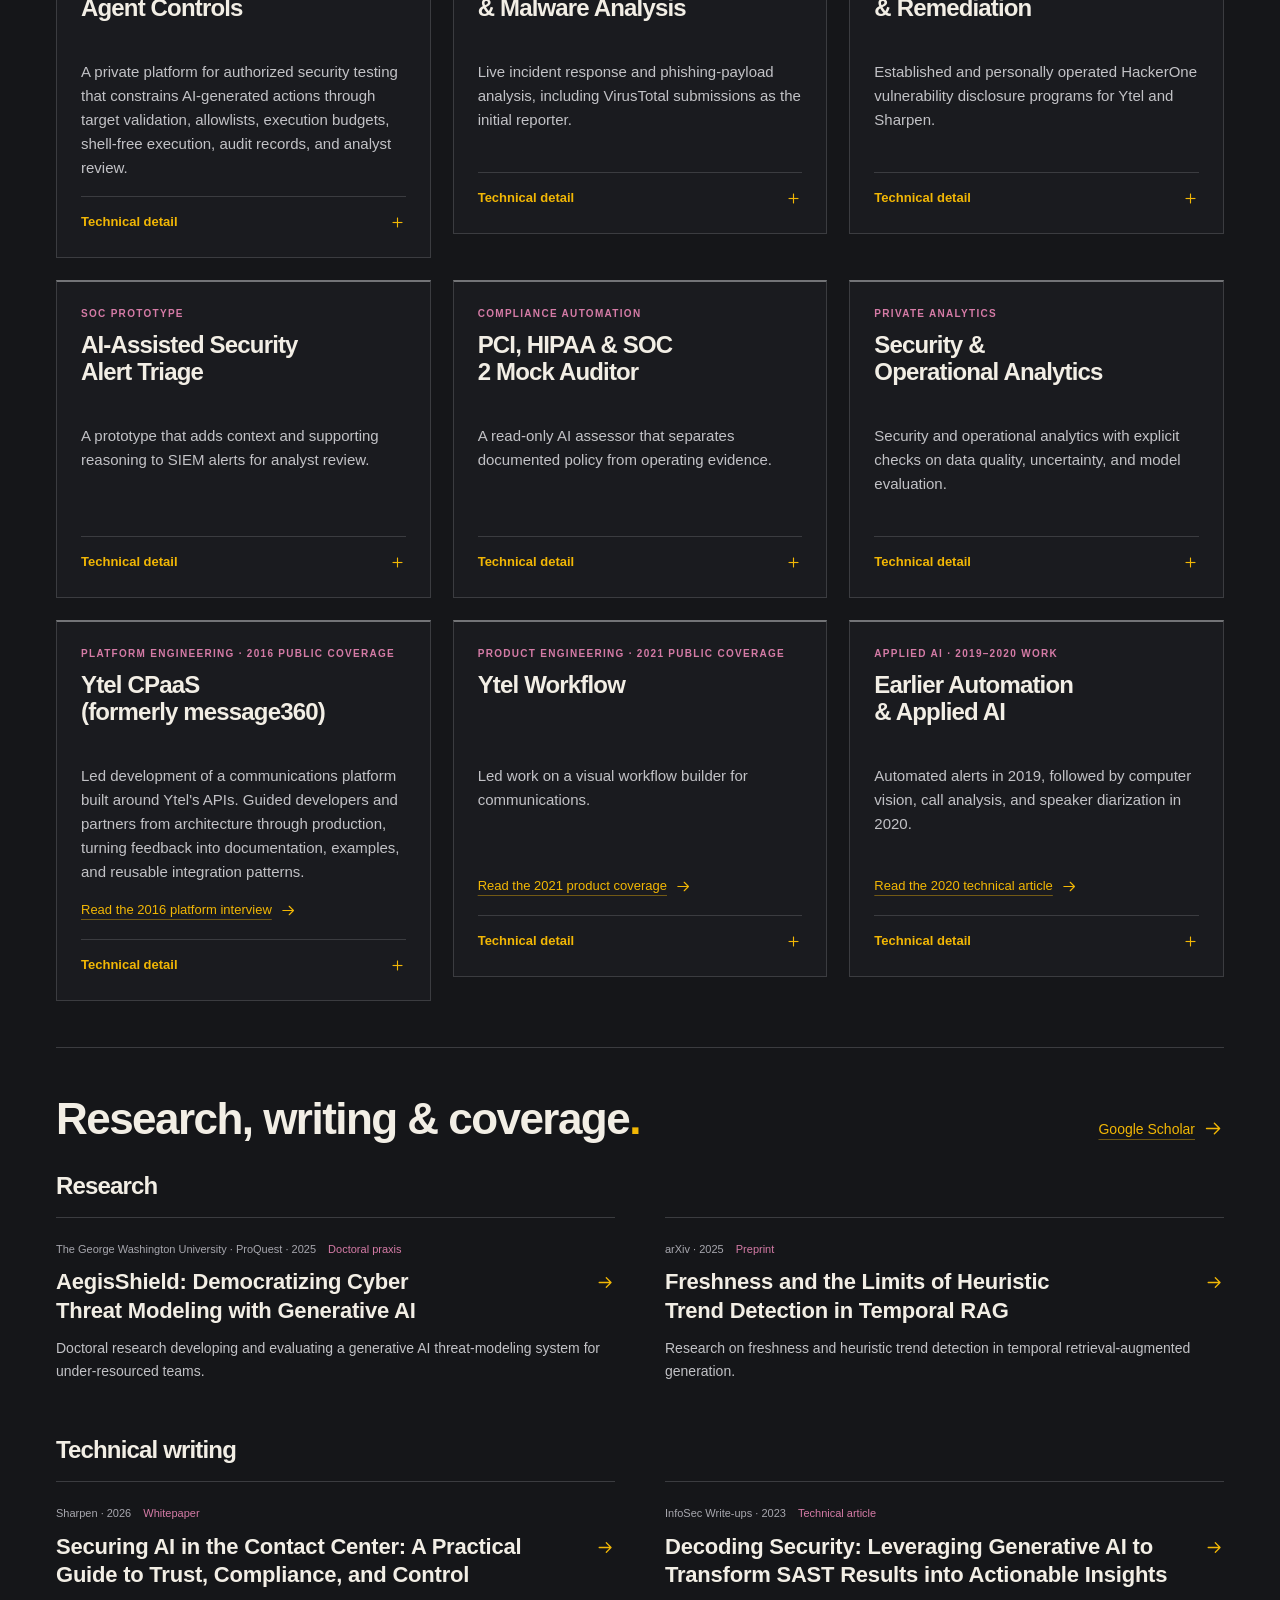
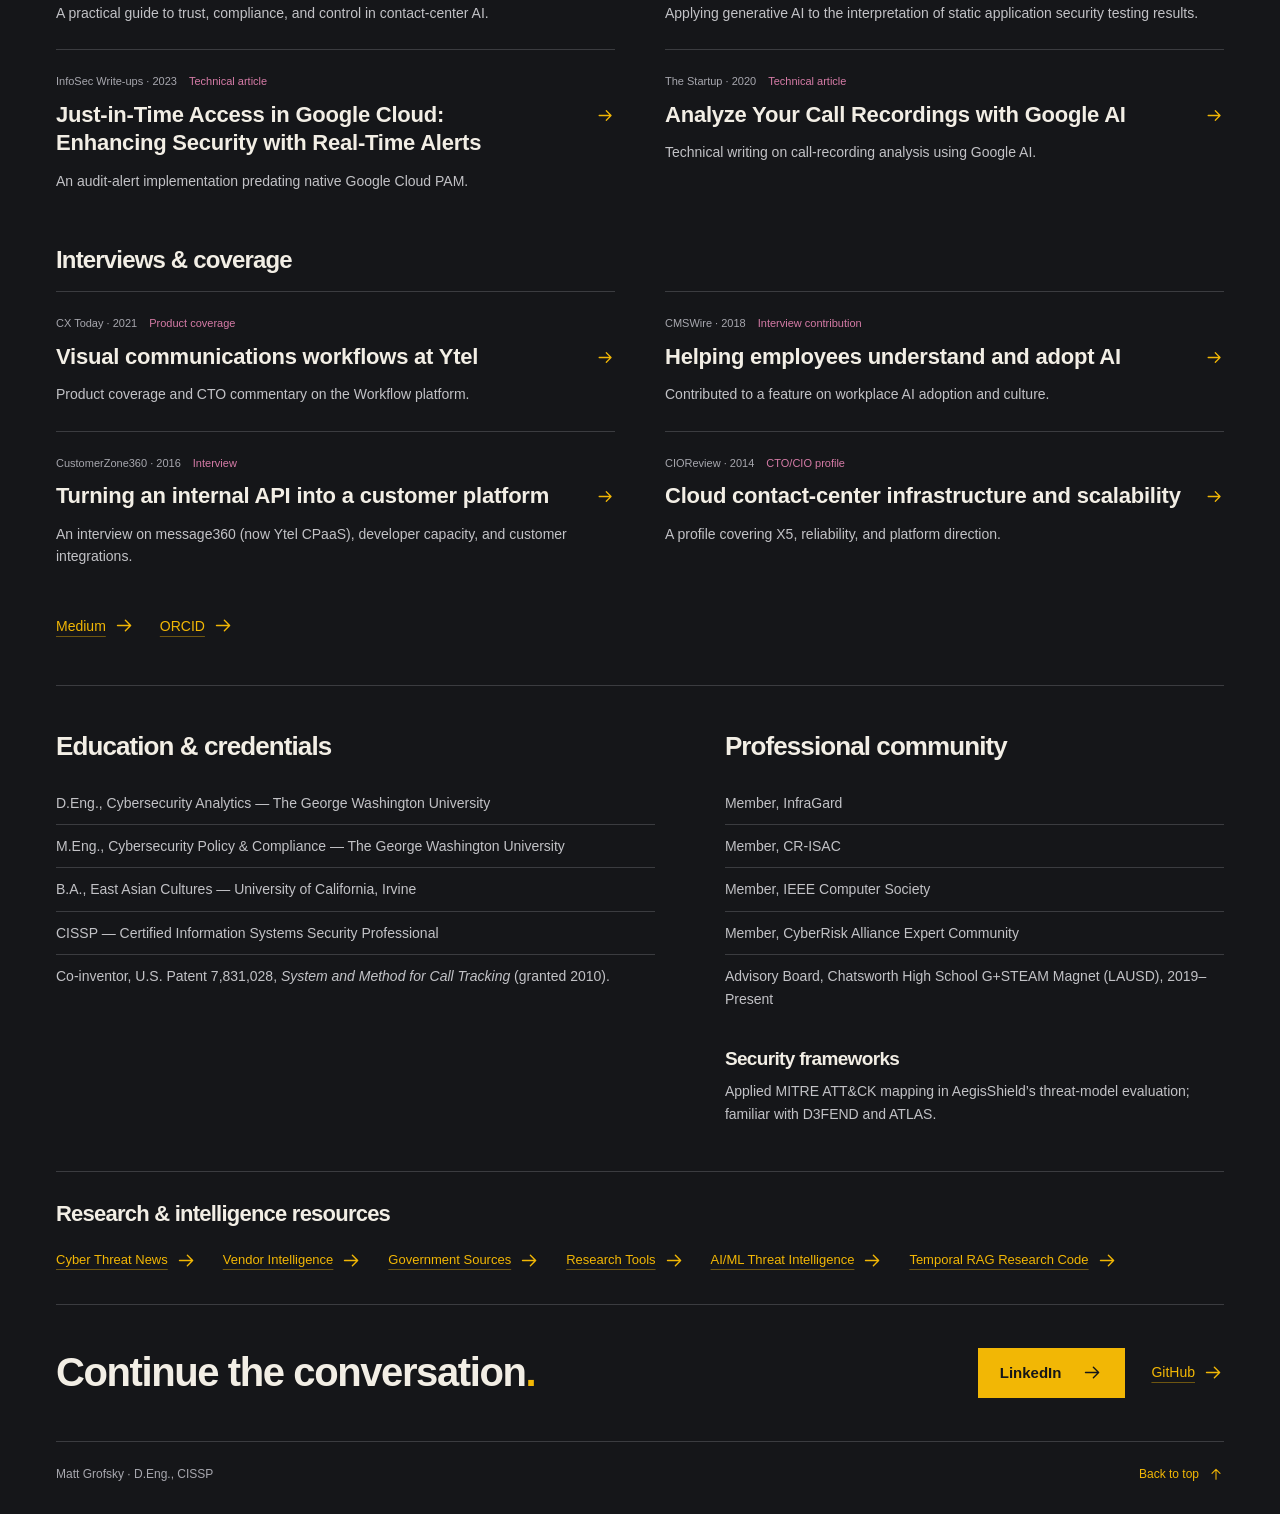
==== commit 855e26a2: "Present Sharpen role as CISO leading R&D and IT" ====
--- a/index.html
+++ b/index.html
@@ -1,12 +1,12 @@
 <!doctype html>
 <html lang="en"><head><meta charset="utf-8"><meta name="viewport" content="width=device-width, initial-scale=1">
-<meta name="robots" content="index, follow"><meta name="description" content="Matt Grofsky: CISO at Sharpen Technologies, leading security and R&amp;D across four businesses. AI safety, applied research, and secure developer platforms.">
+<meta name="robots" content="index, follow"><meta name="description" content="Matt Grofsky: CISO at Sharpen Technologies, leading security, R&amp;D, and IT across four businesses. AI safety, applied research, and secure developer platforms.">
 <link rel="icon" href="favicon.svg" type="image/svg+xml"><link rel="stylesheet" href="style.css?v=4c81fe02a1"><script src="site.js?v=edc79c3fe1" defer></script>
 <title>AI Safety &amp; Security | Matt Grofsky</title>
 <meta name="author" content="Matt Grofsky">
-<meta name="keywords" content="Matt Grofsky, CISO, CTO, cybersecurity, AI security, developer platforms, application security, vulnerability management, threat modeling, AegisShield, NVD, CVE, AlienVault OTX, VirusTotal, malware analysis, MCP, agentic workflows, security automation, D.Eng, CISSP">
+<meta name="keywords" content="Matt Grofsky, CISO, cybersecurity, AI security, developer platforms, application security, vulnerability management, threat modeling, AegisShield, NVD, CVE, AlienVault OTX, VirusTotal, malware analysis, MCP, agentic workflows, security automation, D.Eng, CISSP">
 <meta property="og:title" content="Matt Grofsky, D.Eng., CISSP | AI Safety &amp; Security">
-<meta property="og:description" content="CISO at Sharpen Technologies, running R&amp;D across Sharpen, Plum Voice, Webtext, and Ytel. AI safety, security engineering, and applied research.">
+<meta property="og:description" content="CISO at Sharpen Technologies, running R&amp;D and IT across Sharpen, Plum Voice, Webtext, and Ytel. AI safety, security engineering, and applied research.">
 <meta property="og:type" content="profile">
 <meta property="og:site_name" content="Matt Grofsky">
 <meta property="og:url" content="https://mgrofsky.github.io/">
@@ -20,7 +20,7 @@
 <meta name="twitter:image" content="https://mgrofsky.github.io/og-card.png">
 <meta name="twitter:image:alt" content="Matt Grofsky, D.Eng., CISSP. Security, developer platforms, and AI-assisted operations. CISO, Sharpen Technologies.">
 <meta name="twitter:title" content="Matt Grofsky, D.Eng., CISSP | AI Safety &amp; Security">
-<meta name="twitter:description" content="CISO at Sharpen Technologies, running R&amp;D across Sharpen, Plum Voice, Webtext, and Ytel. AI safety, security engineering, and applied research.">
+<meta name="twitter:description" content="CISO at Sharpen Technologies, running R&amp;D and IT across Sharpen, Plum Voice, Webtext, and Ytel. AI safety, security engineering, and applied research.">
 <link rel="canonical" href="https://mgrofsky.github.io/">
 <meta name="theme-color" content="#151619">
 <script type="application/ld+json">
@@ -36,7 +36,7 @@
   "name": "Matt Grofsky",
   "alternateName": "Matthew Grofsky",
   "honorificSuffix": "D.Eng., CISSP",
-  "jobTitle": "Chief Information Security Officer and Chief Technology Officer",
+  "jobTitle": "Chief Information Security Officer",
   "worksFor": { "@type": "Organization", "name": "Sharpen Technologies", "url": "https://sharpencx.com/" },
   "alumniOf": [
     { "@type": "CollegeOrUniversity", "name": "The George Washington University" },
@@ -60,7 +60,7 @@
 <section class="hero shell" aria-labelledby="hero-title"><div class="hero-copy"><h1 id="hero-title">AI Safety<br><span>&amp; Security.</span></h1>
 <p class="hero-intro">Technology and security leader with an operator’s mindset and an architect’s curiosity, comfortable moving from executive strategy into system design, threat modeling, AI security, and technical validation.</p><div class="actions"><a class="button" href="#selected-work">Explore the work<svg viewBox="0 0 24 24" fill="none" aria-hidden="true"><path d="M4 12h15m-6-6 6 6-6 6" stroke="currentColor" stroke-width="1.6" stroke-linecap="round" stroke-linejoin="round"/></svg></a><a class="text-link" href="https://github.com/mgrofsky" target="_blank" rel="noopener noreferrer">GitHub<svg viewBox="0 0 24 24" fill="none" aria-hidden="true"><path d="M4 12h15m-6-6 6 6-6 6" stroke="currentColor" stroke-width="1.6" stroke-linecap="round" stroke-linejoin="round"/></svg></a></div></div>
 <aside class="identity" aria-label="Professional background"><img class="identity-shield" src="hero-shield.svg" width="170" height="170" alt="" aria-hidden="true"><p class="identity-name">Matt Grofsky</p><p class="identity-credentials">D.Eng. · CISSP</p>
-<div class="identity-role"><strong>CISO</strong><span>Sharpen Technologies</span><span>Runs and manages R&amp;D</span></div><div class="identity-role"><strong>Professorial Lecturer<br>&amp; Doctoral Advisor</strong><span>The George Washington University</span></div></aside></section>
+<div class="identity-role"><strong>CISO</strong><span>Sharpen Technologies</span><span>Runs and manages R&amp;D and IT</span></div><div class="identity-role"><strong>Professorial Lecturer<br>&amp; Doctoral Advisor</strong><span>The George Washington University</span></div></aside></section>
 <section class="selected-work shell section" id="selected-work" aria-labelledby="work-title"><div class="section-heading"><h2 id="work-title">Selected work<span>.</span></h2><p>Research, platforms &amp; applied AI</p></div>
 <div class="featured-grid"><article class="project-card featured-card" id="aegisshield">
       <div class="project-visual threat-visual" role="img" aria-label="NVD and CVE records, AlienVault OTX, and architecture context feed threat modeling to produce threats, mitigations, and security tests.">
@@ -106,8 +106,8 @@
 <div class="leadership-grid"><div class="leadership-practice"><p class="category">Engineering &amp; applied research</p><h3>Hands-on security engineering &amp; research</h3><p class="leadership-opening">Designs and validates AI-assisted security systems, personally operates vulnerability disclosure programs, and works directly on incident investigation and remediation verification.</p></div>
 <div class="leadership-notes"><div><h4>Architecture &amp; review</h4><p>Defines system architecture, permission boundaries, acceptance criteria, and tests. Guides AI-assisted implementation through security review, code review, and runtime checks.</p></div><div><h4>Investigation &amp; evaluation</h4><p>Validates vulnerability reports, investigates incidents, and checks remediation. Applies cybersecurity analytics and evaluates model outputs against reference material and explicit criteria.</p></div></div>
 </div>
-<section class="experience" id="background-details" aria-labelledby="experience-title"><h3 id="experience-title">Experience</h3><article class="role"><p class="role-dates">Jan 2026 – Present</p><div class="role-identity"><h4>Sharpen Technologies</h4><p>CISO &amp; CTO</p></div>
-      <div class="role-description"><p>Leads security across Sharpen, Plum Voice, Webtext, and Ytel. Runs and manages R&amp;D across the four businesses, leading four managers and a 22-person organization.</p><details class="role-detail"><summary>Role detail <svg class="disclosure-icon" viewBox="0 0 24 24" fill="none" aria-hidden="true"><path d="M5 12h14" stroke="currentColor" stroke-width="1.6"/><path class="plus-stem" d="M12 5v14" stroke="currentColor" stroke-width="1.6"/></svg></summary><div class="detail-copy"><p>Chief Information Security Officer and Chief Technology Officer</p><p>Leads security across Sharpen, Plum Voice, Webtext, and Ytel. Runs and manages R&amp;D across the four businesses, with responsibility for engineering, CloudOps, and product management. Following Sharpen&#x27;s acquisition of Ytel, established a shared security operating model and maturity rubric across the four businesses, separating documented controls from operating effectiveness and turning findings into prioritized engineering and integration roadmaps.</p><p>Runs the security function as its sole dedicated practitioner under PCI DSS, HIPAA, and SOC 2 obligations. Leads secure design review, SAST, SCA, secrets and container scanning, external penetration testing, SIEM and endpoint security, incident response, risk acceptance, and verified remediation.</p><p>Uses concurrent traffic-split tests to evaluate reliability changes. Requires clear metric definitions, sources, time windows, and missing-data handling before acting on operating data.</p><p>Reports to the CEO and manages four managers and a 22-person organization across Sharpen, Ytel, Plum Voice, and Webtext.</p><p>Product management sets delivery priorities. Matt makes the final call when priorities conflict, requiring options to clear risk and reuse standards before weighing cost-benefit return, impact against complexity, and mission alignment.</p><p>Coaches engineers to own SLOs, SLIs, and error budgets. Across the career: roughly 200 hires over 20 years, with organizations of up to 40 people.</p></div></details></div></article><article class="role"><p class="role-dates">Jul 2025 – Present</p><div class="role-identity"><h4>The George Washington University</h4><p>Professorial Lecturer &amp; Doctoral Advisor</p></div>
+<section class="experience" id="background-details" aria-labelledby="experience-title"><h3 id="experience-title">Experience</h3><article class="role"><p class="role-dates">Jan 2026 – Present</p><div class="role-identity"><h4>Sharpen Technologies</h4><p>CISO</p></div>
+      <div class="role-description"><p>Leads security across Sharpen, Plum Voice, Webtext, and Ytel. Runs and manages R&amp;D and IT across the four businesses, leading four managers and a 22-person organization.</p><details class="role-detail"><summary>Role detail <svg class="disclosure-icon" viewBox="0 0 24 24" fill="none" aria-hidden="true"><path d="M5 12h14" stroke="currentColor" stroke-width="1.6"/><path class="plus-stem" d="M12 5v14" stroke="currentColor" stroke-width="1.6"/></svg></summary><div class="detail-copy"><p>Chief Information Security Officer</p><p>Leads security across Sharpen, Plum Voice, Webtext, and Ytel. Runs and manages R&amp;D and IT across the four businesses, with responsibility for engineering, CloudOps, and product management. Following Sharpen&#x27;s acquisition of Ytel, established a shared security operating model and maturity rubric across the four businesses, separating documented controls from operating effectiveness and turning findings into prioritized engineering and integration roadmaps.</p><p>Runs the security function as its sole dedicated practitioner under PCI DSS, HIPAA, and SOC 2 obligations. Leads secure design review, SAST, SCA, secrets and container scanning, external penetration testing, SIEM and endpoint security, incident response, risk acceptance, and verified remediation.</p><p>Uses concurrent traffic-split tests to evaluate reliability changes. Requires clear metric definitions, sources, time windows, and missing-data handling before acting on operating data.</p><p>Reports to the CEO and manages four managers and a 22-person organization across Sharpen, Ytel, Plum Voice, and Webtext.</p><p>Product management sets delivery priorities. Matt makes the final call when priorities conflict, requiring options to clear risk and reuse standards before weighing cost-benefit return, impact against complexity, and mission alignment.</p><p>Coaches engineers to own SLOs, SLIs, and error budgets. Across the career: roughly 200 hires over 20 years, with organizations of up to 40 people.</p></div></details></div></article><article class="role"><p class="role-dates">Jul 2025 – Present</p><div class="role-identity"><h4>The George Washington University</h4><p>Professorial Lecturer &amp; Doctoral Advisor</p></div>
       <div class="role-description"><p>Doctoral research advising in cybersecurity analytics, AI, and automation.</p><details class="role-detail"><summary>Role detail <svg class="disclosure-icon" viewBox="0 0 24 24" fill="none" aria-hidden="true"><path d="M5 12h14" stroke="currentColor" stroke-width="1.6"/><path class="plus-stem" d="M12 5v14" stroke="currentColor" stroke-width="1.6"/></svg></summary><div class="detail-copy"><p>Professorial Lecturer in Engineering and Applied Science; Doctoral Advisor, Cybersecurity Analytics</p><p>Advises Doctor of Engineering candidates conducting applied cybersecurity research at the intersection of analytics, AI, and automation. Guides problem framing, methodology, evaluation, and practical application, and serves as a voting member on praxis defense committees.</p></div></details></div></article><article class="role"><p class="role-dates">Jan 2011 – Jan 2026</p><div class="role-identity"><h4>Ytel, Inc.</h4><p>CTO</p></div>
       <div class="role-description"><p>Led the entire technology organization, including engineering, infrastructure, operations, and security, for CPaaS and CCaaS platforms serving more than 5,000 customers.</p><details class="role-detail"><summary>Role detail <svg class="disclosure-icon" viewBox="0 0 24 24" fill="none" aria-hidden="true"><path d="M5 12h14" stroke="currentColor" stroke-width="1.6"/><path class="plus-stem" d="M12 5v14" stroke="currentColor" stroke-width="1.6"/></svg></summary><div class="detail-copy"><p>Chief Technology Officer</p><p>Led the entire technology organization, including software engineering, platform architecture, infrastructure, operations, and security. Built and led multidisciplinary teams supporting CPaaS and CCaaS platforms serving more than 5,000 customers. Established the platform&#x27;s security and trust foundation across cloud architecture, incident response, STIR/SHAKEN, TCPA, and protection of PII and CPNI.</p></div></details></div></article><article class="role"><p class="role-dates">Jan 2011 – Present</p><div class="role-identity"><h4>F9 Group, Inc.</h4><p>Cofounder &amp; Technology and Security Advisor</p></div>
       <div class="role-description"><p>Secure architecture, security programs, responsible AI, and product strategy.</p><details class="role-detail"><summary>Role detail <svg class="disclosure-icon" viewBox="0 0 24 24" fill="none" aria-hidden="true"><path d="M5 12h14" stroke="currentColor" stroke-width="1.6"/><path class="plus-stem" d="M12 5v14" stroke="currentColor" stroke-width="1.6"/></svg></summary><div class="detail-copy"><p>Cofounder &amp; Technology and Security Advisor</p><p>Advises SaaS, contact-center, and cloud organizations on secure architecture, security programs, incident preparedness, responsible AI, and product strategy through a two-officer consulting company.</p></div></details></div></article><article class="role"><p class="role-dates">2001</p><div class="role-identity"><h4>NQL</h4><p>Professional Services Developer</p></div>
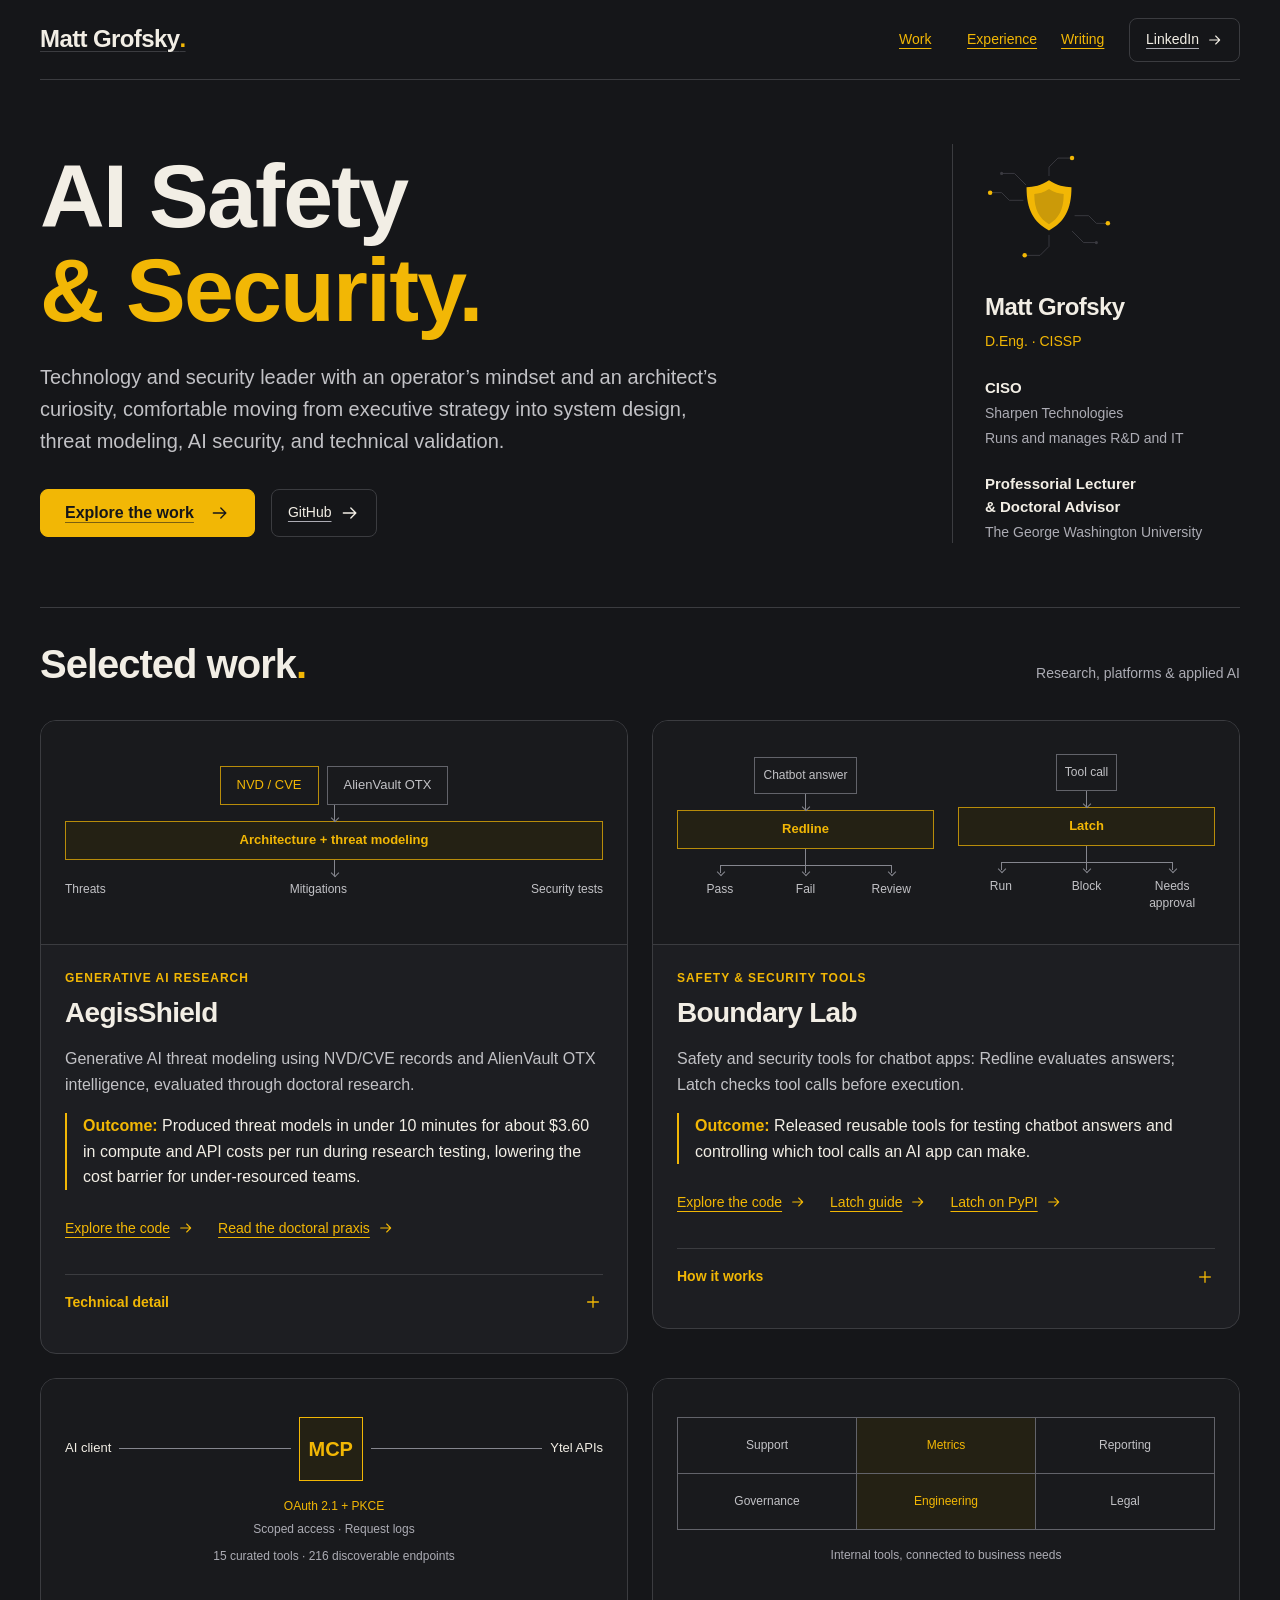
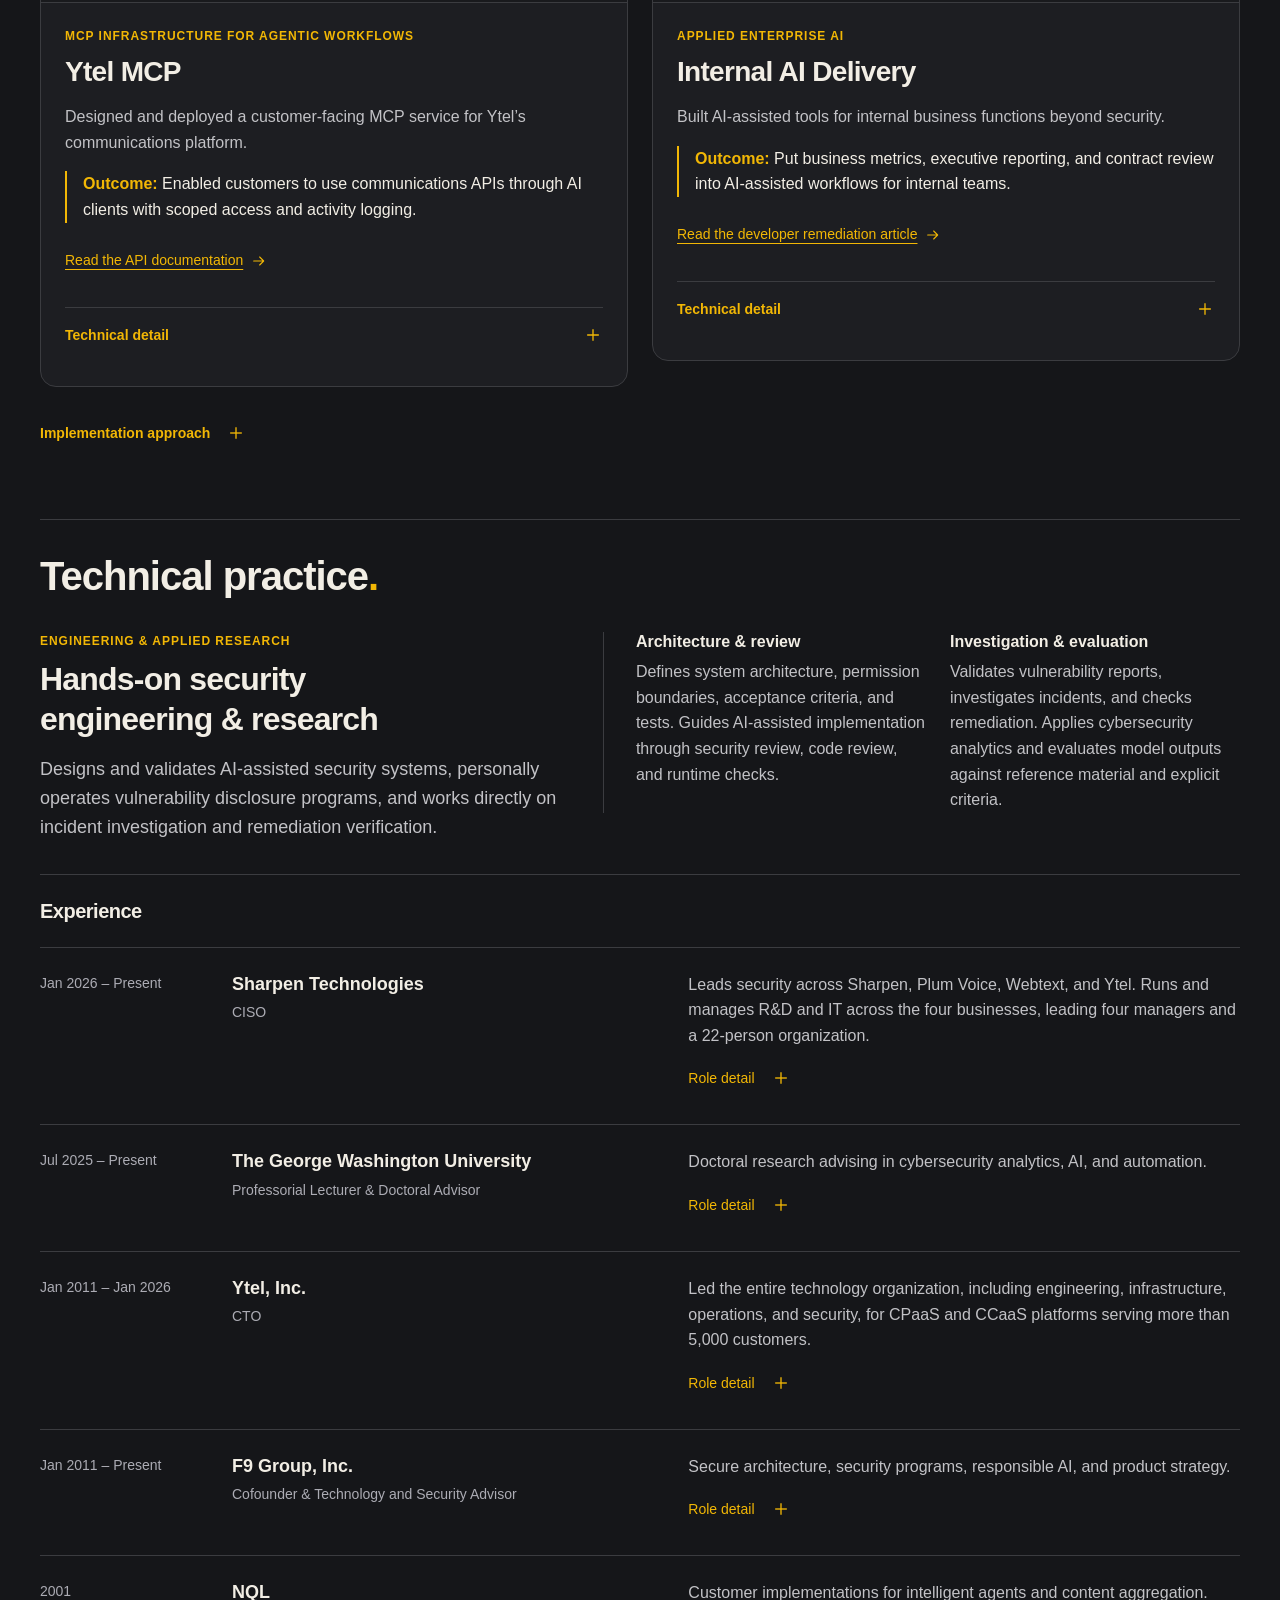
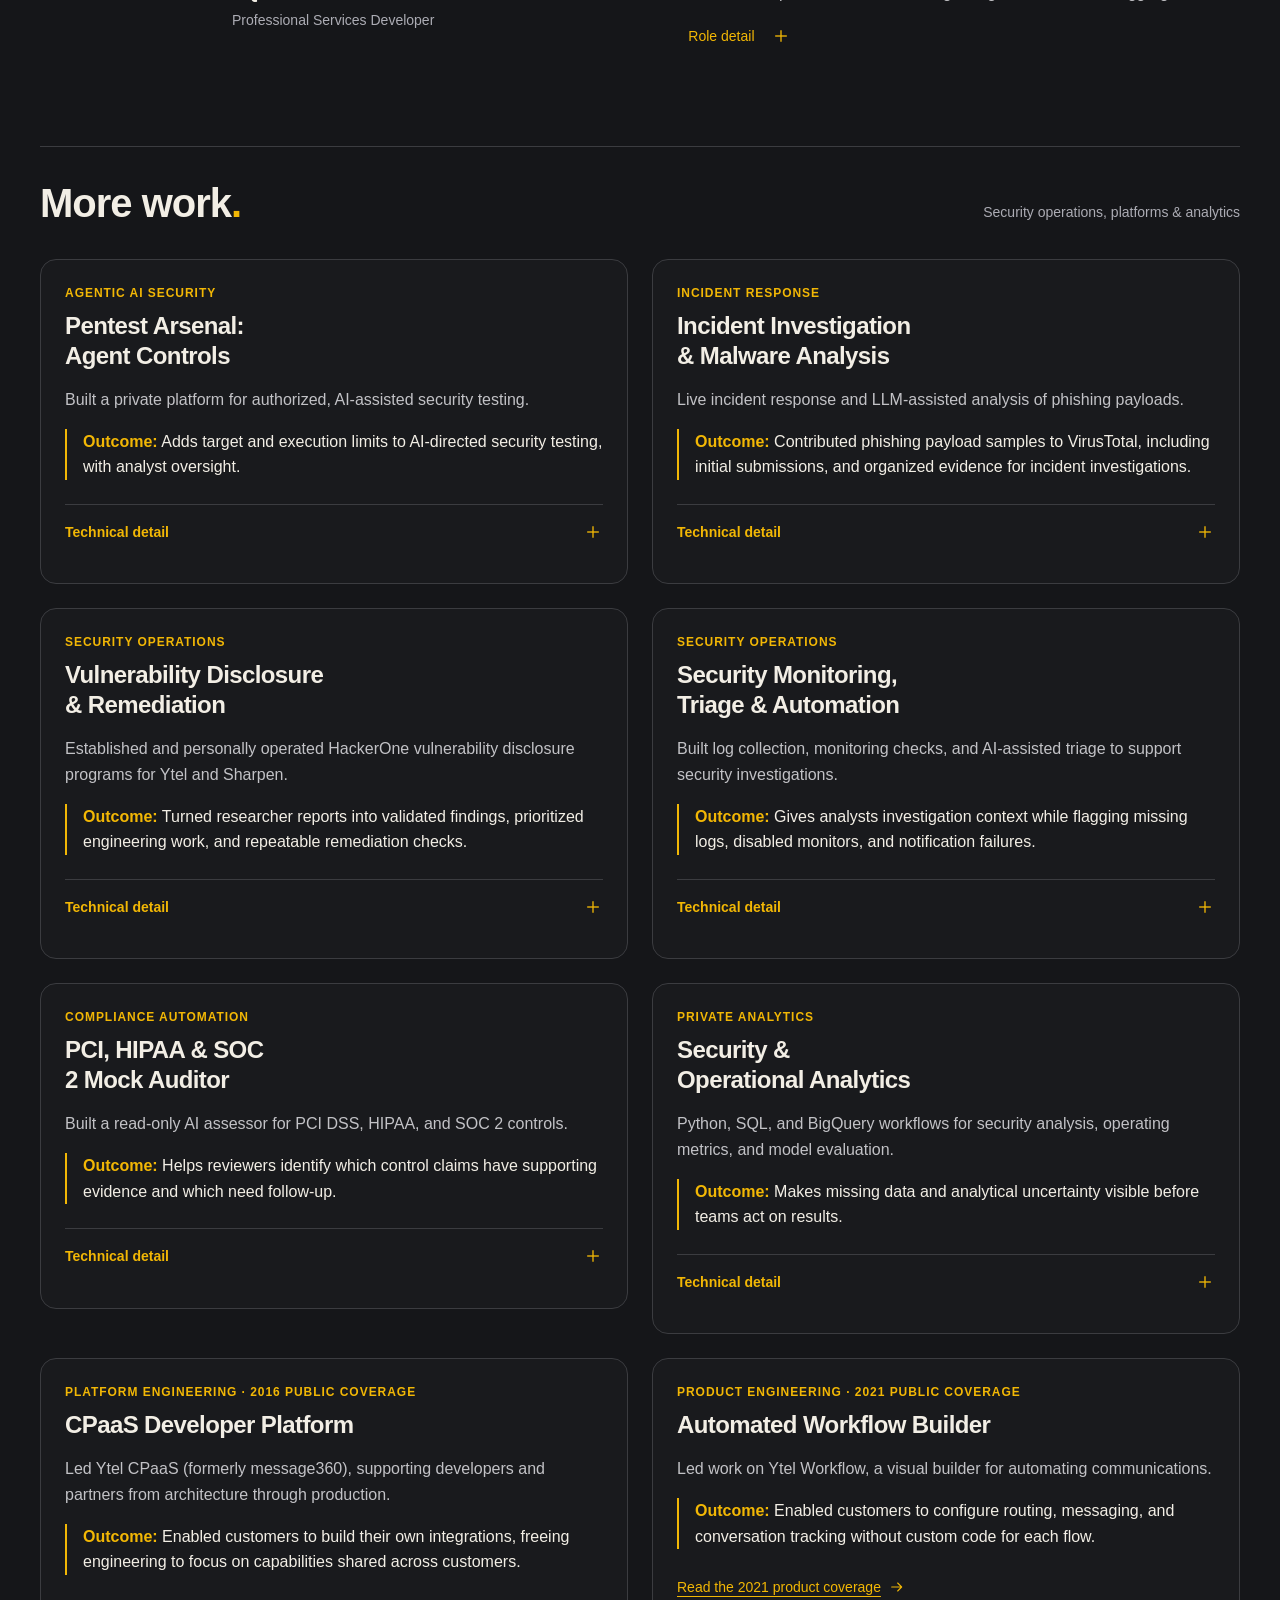
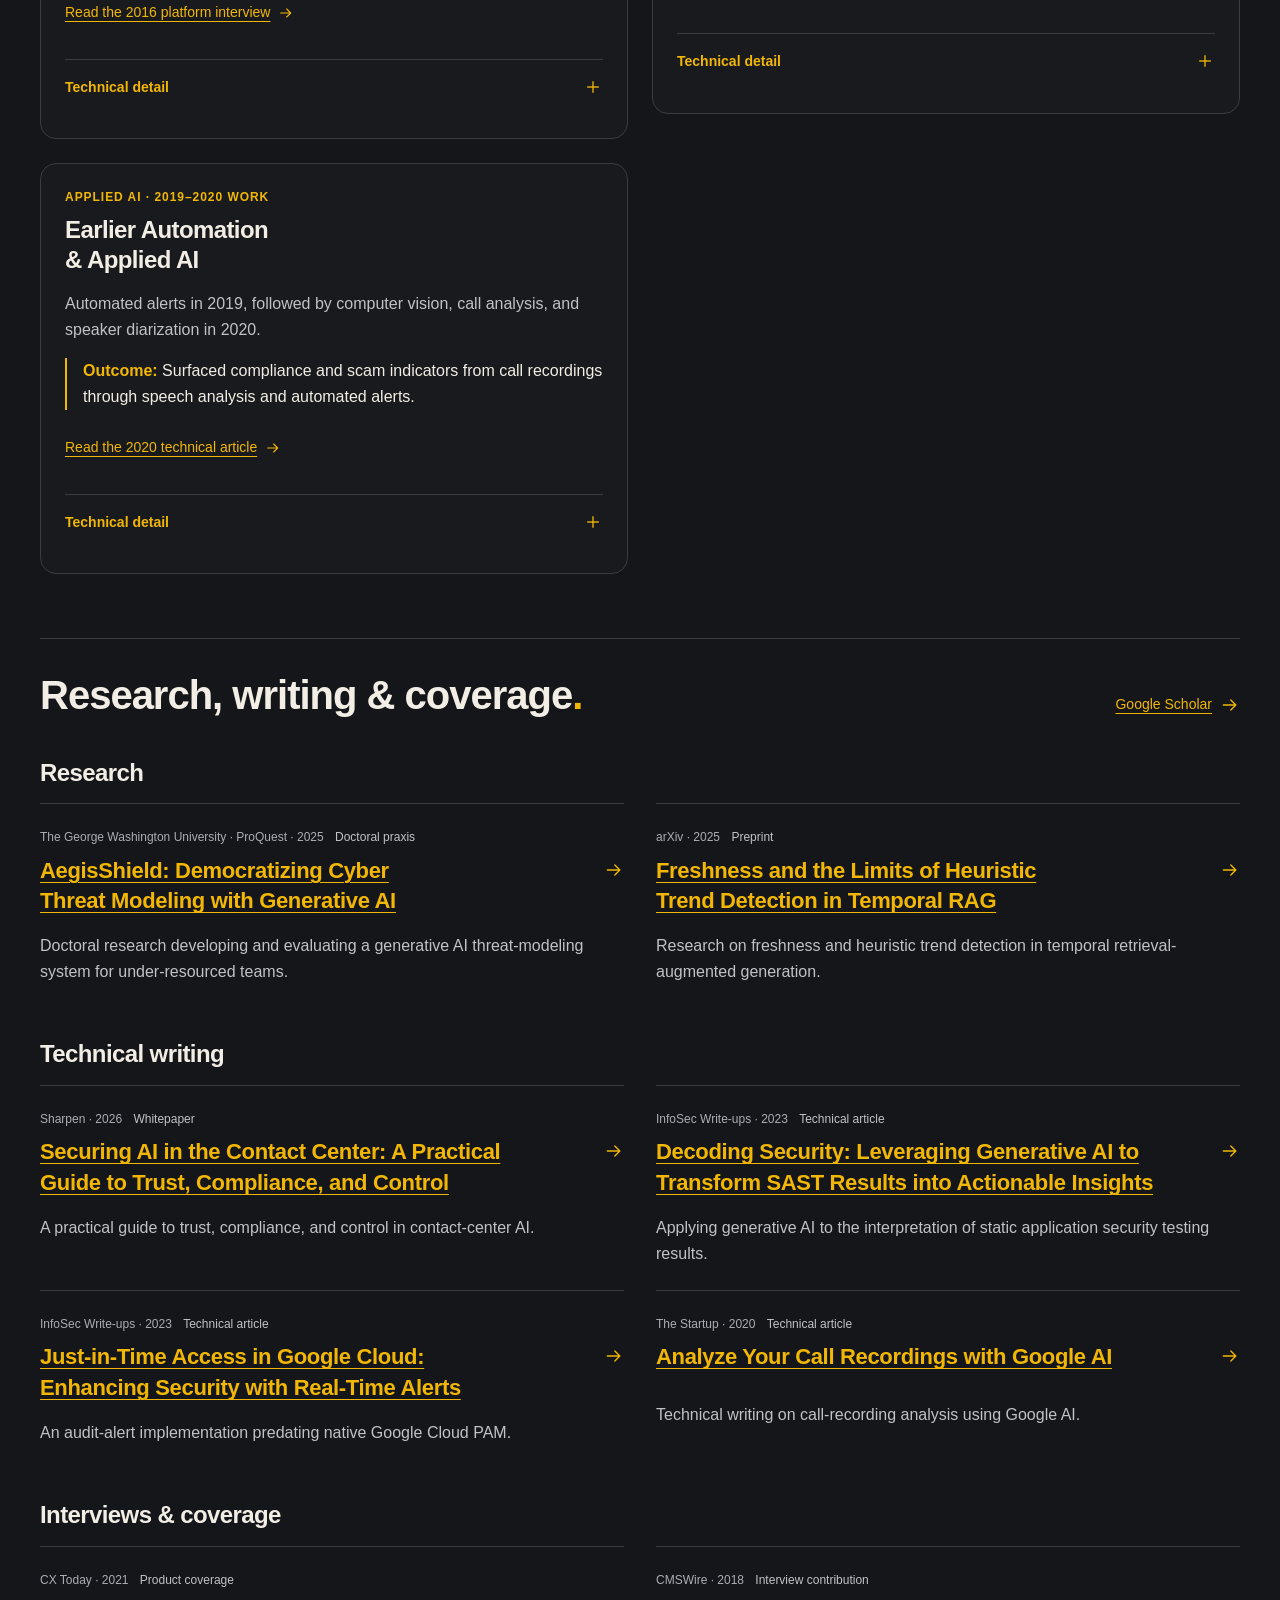
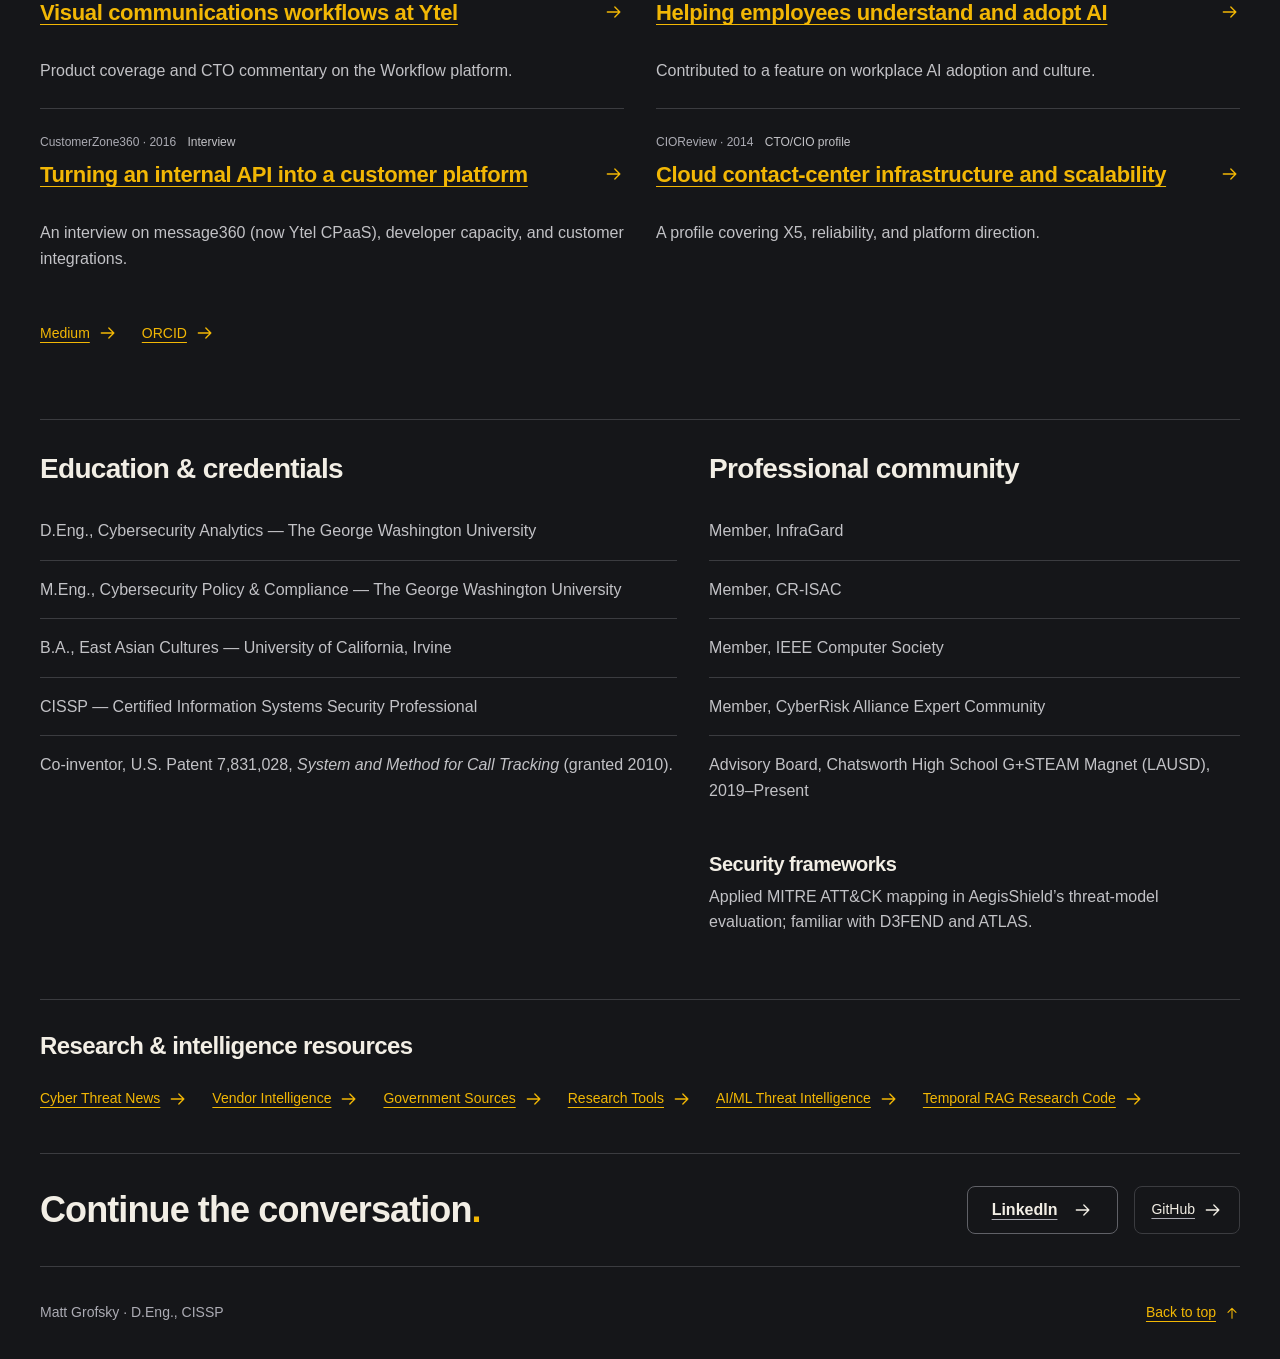
==== commit b1973e85: "Present concise outcomes across portfolio projects" ====
--- a/index.html
+++ b/index.html
@@ -1,7 +1,7 @@
 <!doctype html>
 <html lang="en"><head><meta charset="utf-8"><meta name="viewport" content="width=device-width, initial-scale=1">
 <meta name="robots" content="index, follow"><meta name="description" content="Matt Grofsky: CISO at Sharpen Technologies, leading security, R&amp;D, and IT across four businesses. AI safety, applied research, and secure developer platforms.">
-<link rel="icon" href="favicon.svg" type="image/svg+xml"><link rel="stylesheet" href="style.css?v=4c81fe02a1"><script src="site.js?v=edc79c3fe1" defer></script>
+<link rel="icon" href="favicon.svg" type="image/svg+xml"><link rel="stylesheet" href="style.css?v=843fbed324"><script src="site.js?v=edc79c3fe1" defer></script>
 <title>AI Safety &amp; Security | Matt Grofsky</title>
 <meta name="author" content="Matt Grofsky">
 <meta name="keywords" content="Matt Grofsky, CISO, cybersecurity, AI security, developer platforms, application security, vulnerability management, threat modeling, AegisShield, NVD, CVE, AlienVault OTX, VirusTotal, malware analysis, MCP, agentic workflows, security automation, D.Eng, CISSP">
@@ -69,6 +69,7 @@
           <div class="diagram-outputs"><span>Threats</span><span>Mitigations</span><span>Security tests</span></div>
         </div><div class="project-copy"><p class="category">Generative AI research</p>
       <h3>AegisShield</h3><p class="project-summary">Generative AI threat modeling using NVD/CVE records and AlienVault OTX intelligence, evaluated through doctoral research.</p>
+      <p class="project-outcome"><strong>Outcome:</strong> Produced threat models in under 10 minutes for about $3.60 in compute and API costs per run during research testing, lowering the cost barrier for under-resourced teams.</p>
       <div class="project-links"><a class="text-link" href="https://github.com/mgrofsky/AegisShield" target="_blank" rel="noopener noreferrer">Explore the code<svg viewBox="0 0 24 24" fill="none" aria-hidden="true"><path d="M4 12h15m-6-6 6 6-6 6" stroke="currentColor" stroke-width="1.6" stroke-linecap="round" stroke-linejoin="round"/></svg></a><a class="text-link" href="https://www.proquest.com/docview/3233915741" target="_blank" rel="noopener noreferrer">Read the doctoral praxis<svg viewBox="0 0 24 24" fill="none" aria-hidden="true"><path d="M4 12h15m-6-6 6 6-6 6" stroke="currentColor" stroke-width="1.6" stroke-linecap="round" stroke-linejoin="round"/></svg></a></div><details class="project-detail" id="aegisshield-details"><summary><span>Technical detail</span><svg class="disclosure-icon" viewBox="0 0 24 24" fill="none" aria-hidden="true"><path d="M5 12h14" stroke="currentColor" stroke-width="1.6"/><path class="plus-stem" d="M12 5v14" stroke="currentColor" stroke-width="1.6"/></svg></summary><div class="detail-copy"><div><h4>Sources</h4><p>Built NVD retrieval by technology and version, combining CVE records with AlienVault OTX context.</p></div><div><h4>Analysis</h4><p>Combined architecture context, STRIDE, and DREAD to generate prioritized threats, mitigations, and security tests for under-resourced teams.</p></div><div><h4>Evaluation</h4><p>Examined readability, semantic similarity to expert threat models, and MITRE ATT&amp;CK mapping coverage across 15 case studies, 243 reference threats, and 8,000+ generated threats.</p></div></div></details></div></article><article class="project-card featured-card" id="guardrail-eval">
       <div class="project-visual boundary-visual" role="img" aria-label="Two independent paths. A chatbot answer goes to Redline for a pass, fail, or review decision. A tool call goes to Latch and is allowed to run, blocked, or held for approval.">
           <div class="boundary-path">
@@ -86,20 +87,23 @@
             <div class="boundary-outcomes"><span>Run</span><span>Block</span><span>Needs<br>approval</span></div>
           </div>
         </div><div class="project-copy"><p class="category">Safety &amp; security tools</p>
-      <h3>Boundary Lab</h3><p class="project-summary">Practical safety and security tools for chatbot apps. Redline checks answers against rules. Latch is a reusable Python package that checks permissions, approvals, and limits before a tool call runs.</p>
+      <h3>Boundary Lab</h3><p class="project-summary">Safety and security tools for chatbot apps: Redline evaluates answers; Latch checks tool calls before execution.</p>
+      <p class="project-outcome"><strong>Outcome:</strong> Released reusable tools for testing chatbot answers and controlling which tool calls an AI app can make.</p>
       <div class="project-links"><a class="text-link" href="https://github.com/mgrofsky/boundary-lab" target="_blank" rel="noopener noreferrer">Explore the code<svg viewBox="0 0 24 24" fill="none" aria-hidden="true"><path d="M4 12h15m-6-6 6 6-6 6" stroke="currentColor" stroke-width="1.6" stroke-linecap="round" stroke-linejoin="round"/></svg></a><a class="text-link" href="https://github.com/mgrofsky/boundary-lab/tree/main/tools/latch" target="_blank" rel="noopener noreferrer">Latch guide<svg viewBox="0 0 24 24" fill="none" aria-hidden="true"><path d="M4 12h15m-6-6 6 6-6 6" stroke="currentColor" stroke-width="1.6" stroke-linecap="round" stroke-linejoin="round"/></svg></a><a class="text-link" href="https://pypi.org/project/boundary-latch/" target="_blank" rel="noopener noreferrer">Latch on PyPI<svg viewBox="0 0 24 24" fill="none" aria-hidden="true"><path d="M4 12h15m-6-6 6 6-6 6" stroke="currentColor" stroke-width="1.6" stroke-linecap="round" stroke-linejoin="round"/></svg></a></div><details class="project-detail" id="guardrail-eval-details"><summary><span>How it works</span><svg class="disclosure-icon" viewBox="0 0 24 24" fill="none" aria-hidden="true"><path d="M5 12h14" stroke="currentColor" stroke-width="1.6"/><path class="plus-stem" d="M12 5v14" stroke="currentColor" stroke-width="1.6"/></svg></summary><div class="detail-copy"><div><h4>Redline</h4><p>Tests chatbot answers and reports missed problems and false alarms.</p></div><div><h4>Latch</h4><p>Adds permission checks, approval steps, and action limits to an app's functions.</p></div><div><h4>Use it</h4><p>Working demos, tests, and a Latch starter project developers can adapt.</p></div></div></details></div></article><article class="project-card featured-card" id="secure-mcp">
       <div class="project-visual mcp-visual" role="img" aria-label="An AI client connects through OAuth 2.1 and PKCE to the Ytel MCP service and communications APIs.">
           <div class="mcp-flow"><span>AI client</span><span class="flow-line"></span><strong>MCP</strong><span class="flow-line"></span><span>Ytel APIs</span></div>
           <div class="control-boundary"><span>OAuth 2.1 + PKCE</span><span>Scoped access · Request logs</span></div>
           <p class="diagram-caption">15 curated tools · 216 discoverable endpoints</p>
         </div><div class="project-copy"><p class="category">MCP infrastructure for agentic workflows</p>
-      <h3>Ytel MCP</h3><p class="project-summary">Customer-facing access to Ytel’s communications platform, with scoped permissions, request logging, and automated tests.</p>
+      <h3>Ytel MCP</h3><p class="project-summary">Designed and deployed a customer-facing MCP service for Ytel’s communications platform.</p>
+      <p class="project-outcome"><strong>Outcome:</strong> Enabled customers to use communications APIs through AI clients with scoped access and activity logging.</p>
       <div class="project-links"><a class="text-link" href="https://api-docs.ytel.com/" target="_blank" rel="noopener noreferrer">Read the API documentation<svg viewBox="0 0 24 24" fill="none" aria-hidden="true"><path d="M4 12h15m-6-6 6 6-6 6" stroke="currentColor" stroke-width="1.6" stroke-linecap="round" stroke-linejoin="round"/></svg></a></div><details class="project-detail" id="secure-mcp-details"><summary><span>Technical detail</span><svg class="disclosure-icon" viewBox="0 0 24 24" fill="none" aria-hidden="true"><path d="M5 12h14" stroke="currentColor" stroke-width="1.6"/><path class="plus-stem" d="M12 5v14" stroke="currentColor" stroke-width="1.6"/></svg></summary><div class="detail-copy"><div><h4>Reach</h4><p>Designed and deployed an MCP service with 15 curated tools and discovery across 216 REST endpoints.</p></div><div><h4>Controls</h4><p>OAuth 2.1, PKCE, encrypted tokens, scoped permissions, request logging, automated tests, and stateless cloud deployment.</p></div></div></details></div></article><article class="project-card featured-card" id="internal-ai-delivery">
       <div class="project-visual internal-visual" role="img" aria-label="Internal AI delivery supports customer care, business metrics, executive reporting, governance, engineering, and legal review.">
       <div class="function-grid"><span>Support</span><span>Metrics</span><span>Reporting</span><span>Governance</span><span>Engineering</span><span>Legal</span></div>
       <p class="diagram-caption">Internal tools, connected to business needs</p>
     </div><div class="project-copy"><p class="category">Applied enterprise AI</p>
       <h3>Internal AI Delivery</h3><p class="project-summary">Built AI-assisted tools for internal business functions beyond security.</p>
+      <p class="project-outcome"><strong>Outcome:</strong> Put business metrics, executive reporting, and contract review into AI-assisted workflows for internal teams.</p>
       <div class="project-links"><a class="text-link" href="https://infosecwriteups.com/decoding-security-leveraging-generative-ai-to-transform-sast-results-into-actionable-insights-d3669efa4858" target="_blank" rel="noopener noreferrer">Read the developer remediation article<svg viewBox="0 0 24 24" fill="none" aria-hidden="true"><path d="M4 12h15m-6-6 6 6-6 6" stroke="currentColor" stroke-width="1.6" stroke-linecap="round" stroke-linejoin="round"/></svg></a></div><details class="project-detail" id="internal-ai-delivery-details"><summary><span>Technical detail</span><svg class="disclosure-icon" viewBox="0 0 24 24" fill="none" aria-hidden="true"><path d="M5 12h14" stroke="currentColor" stroke-width="1.6"/><path class="plus-stem" d="M12 5v14" stroke="currentColor" stroke-width="1.6"/></svg></summary><div class="detail-copy"><div><h4>Support</h4><p>MCP access to operational data for support and customer care.</p></div><div><h4>Goals Dashboard</h4><p>An internal MCP service for read-only financial, operational, and engineering metrics, with role-based access and data-freshness information.</p></div><div><h4>Executive reporting</h4><p>AI-assisted R&amp;D reporting for executives and the board.</p></div><div><h4>Governance</h4><p>A governance and compliance platform with single sign-on.</p></div><div><h4>Engineering</h4><p>A published 2023 prototype assessing static-analysis findings, suggesting fixes, and delivering guidance to Slack through an event-driven workflow.</p></div><div><h4>Legal</h4><p>AI-assisted contract review.</p></div></div></details></div></article></div>
 <details class="project-detail build-approach" id="implementation-details"><summary><span>Implementation approach</span><svg class="disclosure-icon" viewBox="0 0 24 24" fill="none" aria-hidden="true"><path d="M5 12h14" stroke="currentColor" stroke-width="1.6"/><path class="plus-stem" d="M12 5v14" stroke="currentColor" stroke-width="1.6"/></svg></summary><div class="detail-copy"><p>Human-led architecture, planning, security review, and QA; LLM-assisted implementation.</p></div></details></section>
 <section class="leadership section shell" id="background" aria-labelledby="leadership-title"><div class="section-heading"><h2 id="leadership-title">Technical practice<span>.</span></h2></div>
@@ -115,23 +119,32 @@
 </section>
 <section class="more-work section shell" id="more-work" aria-labelledby="more-work-title"><div class="section-heading"><h2 id="more-work-title">More work<span>.</span></h2><p>Security operations, platforms &amp; analytics</p></div>
 <div class="work-grid"><article class="project-card work-card" id="pentest-arsenal"><p class="category">Agentic AI security</p>
-      <h3>Pentest Arsenal: Agent Controls</h3><p class="project-summary">A private platform for authorized security testing that constrains AI-generated actions through target validation, allowlists, execution budgets, shell-free execution, audit records, and analyst review.</p>
+      <h3>Pentest Arsenal: Agent Controls</h3><p class="project-summary">Built a private platform for authorized, AI-assisted security testing.</p>
+      <p class="project-outcome"><strong>Outcome:</strong> Adds target and execution limits to AI-directed security testing, with analyst oversight.</p>
       <details class="project-detail" id="pentest-arsenal-details"><summary><span>Technical detail</span><svg class="disclosure-icon" viewBox="0 0 24 24" fill="none" aria-hidden="true"><path d="M5 12h14" stroke="currentColor" stroke-width="1.6"/><path class="plus-stem" d="M12 5v14" stroke="currentColor" stroke-width="1.6"/></svg></summary><div class="detail-copy"><div><p>Supports vulnerability validation, API fuzzing, packet analysis, defensive verification, and ranked findings for red-team and blue-team work.</p></div><div><p>Constrains AI-generated actions through target validation, phase-specific allowlists, execution budgets, shell-free execution, audit records, and analyst review.</p></div></div></details></article><article class="project-card work-card" id="incident-investigator"><p class="category">Incident response</p>
-      <h3>Incident Investigation &amp; Malware Analysis</h3><p class="project-summary">Live incident response and phishing-payload analysis, including VirusTotal submissions as the initial reporter.</p>
+      <h3>Incident Investigation &amp; Malware Analysis</h3><p class="project-summary">Live incident response and LLM-assisted analysis of phishing payloads.</p>
+      <p class="project-outcome"><strong>Outcome:</strong> Contributed phishing payload samples to VirusTotal, including initial submissions, and organized evidence for incident investigations.</p>
       <details class="project-detail" id="incident-investigator-details"><summary><span>Technical detail</span><svg class="disclosure-icon" viewBox="0 0 24 24" fill="none" aria-hidden="true"><path d="M5 12h14" stroke="currentColor" stroke-width="1.6"/><path class="plus-stem" d="M12 5v14" stroke="currentColor" stroke-width="1.6"/></svg></summary><div class="detail-copy"><div><h4>Incident response</h4><p>Built an AI workspace for evidence collection, persistence hunting, containment checks, control-gap analysis, remediation tracking, and reporting. Analysts control high-impact actions and final conclusions.</p></div><div><h4>Malware analysis</h4><p>Used LLMs to assist with decompiling phishing payloads and submitted samples to VirusTotal, in some cases as the initial reporter.</p></div></div></details></article><article class="project-card work-card" id="vulnerability-disclosure"><p class="category">Security operations</p>
       <h3>Vulnerability Disclosure &amp; Remediation</h3><p class="project-summary">Established and personally operated HackerOne vulnerability disclosure programs for Ytel and Sharpen.</p>
-      <details class="project-detail" id="vulnerability-disclosure-details"><summary><span>Technical detail</span><svg class="disclosure-icon" viewBox="0 0 24 24" fill="none" aria-hidden="true"><path d="M5 12h14" stroke="currentColor" stroke-width="1.6"/><path class="plus-stem" d="M12 5v14" stroke="currentColor" stroke-width="1.6"/></svg></summary><div class="detail-copy"><div><p>Reviewed researcher submissions, reproduced or validated reported issues, and assessed reachability, likelihood, and business impact. Aligned priorities with engineering and created Jira remediation work.</p></div><div><p>Maintained researcher communication through disposition and engineering follow-through. Turned validated findings into AI-assisted remediation and regression tests that other engineers could run.</p></div></div></details></article><article class="project-card work-card" id="alert-triage"><p class="category">SOC prototype</p>
-      <h3>AI-Assisted Security Alert Triage</h3><p class="project-summary">A prototype that adds context and supporting reasoning to SIEM alerts for analyst review.</p>
-      <details class="project-detail" id="alert-triage-details"><summary><span>Technical detail</span><svg class="disclosure-icon" viewBox="0 0 24 24" fill="none" aria-hidden="true"><path d="M5 12h14" stroke="currentColor" stroke-width="1.6"/><path class="plus-stem" d="M12 5v14" stroke="currentColor" stroke-width="1.6"/></svg></summary><div class="detail-copy"><div><p>Suggests severity, false-positive likelihood, and analyst next steps.</p></div><div><p>Does not suppress alerts or make disposition decisions.</p></div></div></details></article><article class="project-card work-card" id="mock-auditor"><p class="category">Compliance automation</p>
-      <h3>PCI, HIPAA &amp; SOC 2 Mock Auditor</h3><p class="project-summary">A read-only AI assessor that separates documented policy from operating evidence.</p>
+      <p class="project-outcome"><strong>Outcome:</strong> Turned researcher reports into validated findings, prioritized engineering work, and repeatable remediation checks.</p>
+      <details class="project-detail" id="vulnerability-disclosure-details"><summary><span>Technical detail</span><svg class="disclosure-icon" viewBox="0 0 24 24" fill="none" aria-hidden="true"><path d="M5 12h14" stroke="currentColor" stroke-width="1.6"/><path class="plus-stem" d="M12 5v14" stroke="currentColor" stroke-width="1.6"/></svg></summary><div class="detail-copy"><div><p>Reviewed researcher submissions, reproduced or validated reported issues, and assessed reachability, likelihood, and business impact. Aligned priorities with engineering and created Jira remediation work.</p></div><div><p>Maintained researcher communication through disposition and engineering follow-through. Turned validated findings into AI-assisted remediation and regression tests that other engineers could run.</p></div></div></details></article><article class="project-card work-card" id="alert-triage"><p class="category">Security operations</p>
+      <h3>Security Monitoring, Triage &amp; Automation</h3><p class="project-summary">Built log collection, monitoring checks, and AI-assisted triage to support security investigations.</p>
+      <p class="project-outcome"><strong>Outcome:</strong> Gives analysts investigation context while flagging missing logs, disabled monitors, and notification failures.</p>
+      <details class="project-detail" id="alert-triage-details"><summary><span>Technical detail</span><svg class="disclosure-icon" viewBox="0 0 24 24" fill="none" aria-hidden="true"><path d="M5 12h14" stroke="currentColor" stroke-width="1.6"/><path class="plus-stem" d="M12 5v14" stroke="currentColor" stroke-width="1.6"/></svg></summary><div class="detail-copy"><div><h4>Security monitoring</h4><p>Sumo Logic and Wazuh monitoring, with custom Google Workspace and Okta log collectors for Wazuh.</p></div><div><h4>AI-assisted triage</h4><p>Claude on Amazon Bedrock uses event evidence and activity history to suggest investigation steps for Wazuh alerts. Analysts decide what action to take.</p></div><div><h4>Workflow automation</h4><p>Shuffle/Orborus with Wazuh, plus n8n workflow automation.</p></div><div><h4>Monitoring checks</h4><p>Built scheduled checks for disabled monitors, missing logs, and notification failures, with dated reports for compliance review.</p></div></div></details></article><article class="project-card work-card" id="mock-auditor"><p class="category">Compliance automation</p>
+      <h3>PCI, HIPAA &amp; SOC 2 Mock Auditor</h3><p class="project-summary">Built a read-only AI assessor for PCI DSS, HIPAA, and SOC 2 controls.</p>
+      <p class="project-outcome"><strong>Outcome:</strong> Helps reviewers identify which control claims have supporting evidence and which need follow-up.</p>
       <details class="project-detail" id="mock-auditor-details"><summary><span>Technical detail</span><svg class="disclosure-icon" viewBox="0 0 24 24" fill="none" aria-hidden="true"><path d="M5 12h14" stroke="currentColor" stroke-width="1.6"/><path class="plus-stem" d="M12 5v14" stroke="currentColor" stroke-width="1.6"/></svg></summary><div class="detail-copy"><div><p>Examines live cloud environments, infrastructure as code, and application repositories against PCI DSS, HIPAA, and SOC 2.</p></div></div></details></article><article class="project-card work-card" id="security-analytics"><p class="category">Private analytics</p>
-      <h3>Security &amp; Operational Analytics</h3><p class="project-summary">Security and operational analytics with explicit checks on data quality, uncertainty, and model evaluation.</p>
+      <h3>Security &amp; Operational Analytics</h3><p class="project-summary">Python, SQL, and BigQuery workflows for security analysis, operating metrics, and model evaluation.</p>
+      <p class="project-outcome"><strong>Outcome:</strong> Makes missing data and analytical uncertainty visible before teams act on results.</p>
       <details class="project-detail" id="security-analytics-details"><summary><span>Technical detail</span><svg class="disclosure-icon" viewBox="0 0 24 24" fill="none" aria-hidden="true"><path d="M5 12h14" stroke="currentColor" stroke-width="1.6"/><path class="plus-stem" d="M12 5v14" stroke="currentColor" stroke-width="1.6"/></svg></summary><div class="detail-copy"><div><h4>Operating data</h4><p>Python, SQL, and BigQuery workflows with weighted weekday baselines, two-proportion tests, and effect-size thresholds. Separate application and network denominators; explicit flags for low volume, insufficient history, missing data, and failed sources.</p></div><div><h4>Model evaluation</h4><p>Designed an MLP workflow with AI-assisted implementation: feature preparation, scaling, cross-validation, and held-out evaluation. Used call duration as an engagement proxy; owned analytical design, validation, and interpretation.</p></div></div></details></article><article class="project-card work-card" id="message360"><p class="category">Platform engineering · 2016 public coverage</p>
-      <h3>Ytel CPaaS (formerly message360)</h3><p class="project-summary">Led development of a communications platform built around Ytel&#x27;s APIs. Guided developers and partners from architecture through production, turning feedback into documentation, examples, and reusable integration patterns.</p>
+      <h3>CPaaS Developer Platform</h3><p class="project-summary">Led Ytel CPaaS (formerly message360), supporting developers and partners from architecture through production.</p>
+      <p class="project-outcome"><strong>Outcome:</strong> Enabled customers to build their own integrations, freeing engineering to focus on capabilities shared across customers.</p>
       <div class="project-links"><a class="text-link" href="https://www.customerzone360.com/inside-every-issue/articles/424537-apis-making-customer-engagement-easier-than-ever.htm" target="_blank" rel="noopener noreferrer">Read the 2016 platform interview<svg viewBox="0 0 24 24" fill="none" aria-hidden="true"><path d="M4 12h15m-6-6 6 6-6 6" stroke="currentColor" stroke-width="1.6" stroke-linecap="round" stroke-linejoin="round"/></svg></a></div><details class="project-detail" id="message360-details"><summary><span>Technical detail</span><svg class="disclosure-icon" viewBox="0 0 24 24" fill="none" aria-hidden="true"><path d="M5 12h14" stroke="currentColor" stroke-width="1.6"/><path class="plus-stem" d="M12 5v14" stroke="currentColor" stroke-width="1.6"/></svg></summary><div class="detail-copy"><div><p>Custom integrations were consuming engineering capacity. A shared API platform gave customers more room to build and the engineering team more room to work on capabilities shared across customers.</p></div><div><p>Across Ytel&#x27;s developer platform, guided developers, customers, and partners from architecture discovery through API integration and production rollout. Feedback informed documentation, reusable examples, platform capabilities, and roadmap priorities.</p></div><div><p>Ytel&#x27;s wider developer platform spanned voice, messaging, email, customer integrations, and developer tooling, supported by documentation, code examples, and SDK patterns across 19 programming languages.</p></div></div></details></article><article class="project-card work-card" id="ytel-workflow"><p class="category">Product engineering · 2021 public coverage</p>
-      <h3>Ytel Workflow</h3><p class="project-summary">Led work on a visual workflow builder for communications.</p>
+      <h3>Automated Workflow Builder</h3><p class="project-summary">Led work on Ytel Workflow, a visual builder for automating communications.</p>
+      <p class="project-outcome"><strong>Outcome:</strong> Enabled customers to configure routing, messaging, and conversation tracking without custom code for each flow.</p>
       <div class="project-links"><a class="text-link" href="https://www.cxtoday.com/contact-center/ytel-launches-first-of-its-kind-cpaas-workflow-solution/" target="_blank" rel="noopener noreferrer">Read the 2021 product coverage<svg viewBox="0 0 24 24" fill="none" aria-hidden="true"><path d="M4 12h15m-6-6 6 6-6 6" stroke="currentColor" stroke-width="1.6" stroke-linecap="round" stroke-linejoin="round"/></svg></a></div><details class="project-detail" id="ytel-workflow-details"><summary><span>Technical detail</span><svg class="disclosure-icon" viewBox="0 0 24 24" fill="none" aria-hidden="true"><path d="M5 12h14" stroke="currentColor" stroke-width="1.6"/><path class="plus-stem" d="M12 5v14" stroke="currentColor" stroke-width="1.6"/></svg></summary><div class="detail-copy"><div><p>Enabled customers to configure call routing, messaging, and conversation tracking without custom code for each flow.</p></div><div><p>Combined visual orchestration, webhooks, routing, and communications APIs.</p></div></div></details></article><article class="project-card work-card" id="earlier-applied-ai"><p class="category">Applied AI · 2019–2020 work</p>
       <h3>Earlier Automation &amp; Applied AI</h3><p class="project-summary">Automated alerts in 2019, followed by computer vision, call analysis, and speaker diarization in 2020.</p>
+      <p class="project-outcome"><strong>Outcome:</strong> Surfaced compliance and scam indicators from call recordings through speech analysis and automated alerts.</p>
       <div class="project-links"><a class="text-link" href="https://medium.com/swlh/analyze-your-call-recordings-with-google-ai-6e15ddcdac1d" target="_blank" rel="noopener noreferrer">Read the 2020 technical article<svg viewBox="0 0 24 24" fill="none" aria-hidden="true"><path d="M4 12h15m-6-6 6 6-6 6" stroke="currentColor" stroke-width="1.6" stroke-linecap="round" stroke-linejoin="round"/></svg></a></div><details class="project-detail" id="earlier-applied-ai-details"><summary><span>Technical detail</span><svg class="disclosure-icon" viewBox="0 0 24 24" fill="none" aria-hidden="true"><path d="M5 12h14" stroke="currentColor" stroke-width="1.6"/><path class="plus-stem" d="M12 5v14" stroke="currentColor" stroke-width="1.6"/></svg></summary><div class="detail-copy"><div><p>Call analysis combined speech recognition, speaker diarization, keyword detection, and automated alerts to surface compliance and scam indicators. Worked with engineering and operations teams to make call data useful for investigation and service improvement.</p></div></div></details></article></div></section>
 <section class="writing section shell" id="writing" aria-labelledby="writing-title"><div class="section-heading"><h2 id="writing-title">Research, writing &amp; coverage<span>.</span></h2><a class="text-link" href="https://scholar.google.com/citations?user=SQpoICUAAAAJ" target="_blank" rel="noopener noreferrer">Google Scholar<svg viewBox="0 0 24 24" fill="none" aria-hidden="true"><path d="M4 12h15m-6-6 6 6-6 6" stroke="currentColor" stroke-width="1.6" stroke-linecap="round" stroke-linejoin="round"/></svg></a></div>
 <div id="more-writing"><section class="writing-group" id="research" aria-labelledby="research-title"><h3 id="research-title">Research</h3>
@@ -154,7 +167,6 @@
 <section class="resources shell" id="resources" aria-labelledby="resources-title"><h2 id="resources-title">Research &amp; intelligence resources</h2><div class="resource-links"><a class="text-link" href="https://start.me/p/aNr8d0/cyber-threat-news" target="_blank" rel="noopener noreferrer">Cyber Threat News<svg viewBox="0 0 24 24" fill="none" aria-hidden="true"><path d="M4 12h15m-6-6 6 6-6 6" stroke="currentColor" stroke-width="1.6" stroke-linecap="round" stroke-linejoin="round"/></svg></a><a class="text-link" href="https://start.me/p/ARqK5R/cyber-threat-vendor-news" target="_blank" rel="noopener noreferrer">Vendor Intelligence<svg viewBox="0 0 24 24" fill="none" aria-hidden="true"><path d="M4 12h15m-6-6 6 6-6 6" stroke="currentColor" stroke-width="1.6" stroke-linecap="round" stroke-linejoin="round"/></svg></a><a class="text-link" href="https://start.me/p/bprrP8/cyber-threat-government" target="_blank" rel="noopener noreferrer">Government Sources<svg viewBox="0 0 24 24" fill="none" aria-hidden="true"><path d="M4 12h15m-6-6 6 6-6 6" stroke="currentColor" stroke-width="1.6" stroke-linecap="round" stroke-linejoin="round"/></svg></a><a class="text-link" href="https://start.me/p/n7OBjD/cyber-threat-research-tools" target="_blank" rel="noopener noreferrer">Research Tools<svg viewBox="0 0 24 24" fill="none" aria-hidden="true"><path d="M4 12h15m-6-6 6 6-6 6" stroke="currentColor" stroke-width="1.6" stroke-linecap="round" stroke-linejoin="round"/></svg></a><a class="text-link" href="https://start.me/p/kv9qQE/ai-ml-threat-intelligence" target="_blank" rel="noopener noreferrer">AI/ML Threat Intelligence<svg viewBox="0 0 24 24" fill="none" aria-hidden="true"><path d="M4 12h15m-6-6 6 6-6 6" stroke="currentColor" stroke-width="1.6" stroke-linecap="round" stroke-linejoin="round"/></svg></a><a class="text-link" href="https://github.com/mgrofsky/rag-time" target="_blank" rel="noopener noreferrer">Temporal RAG Research Code<svg viewBox="0 0 24 24" fill="none" aria-hidden="true"><path d="M4 12h15m-6-6 6 6-6 6" stroke="currentColor" stroke-width="1.6" stroke-linecap="round" stroke-linejoin="round"/></svg></a></div></section>
 <section class="contact shell" aria-labelledby="contact-title"><h2 id="contact-title">Continue the conversation<span>.</span></h2><div class="actions"><a class="button" href="https://www.linkedin.com/in/mattgrofsky" target="_blank" rel="noopener noreferrer">LinkedIn<svg viewBox="0 0 24 24" fill="none" aria-hidden="true"><path d="M4 12h15m-6-6 6 6-6 6" stroke="currentColor" stroke-width="1.6" stroke-linecap="round" stroke-linejoin="round"/></svg></a><a class="text-link" href="https://github.com/mgrofsky" target="_blank" rel="noopener noreferrer">GitHub<svg viewBox="0 0 24 24" fill="none" aria-hidden="true"><path d="M4 12h15m-6-6 6 6-6 6" stroke="currentColor" stroke-width="1.6" stroke-linecap="round" stroke-linejoin="round"/></svg></a></div></section>
 </main><footer class="site-footer shell"><p>Matt Grofsky · D.Eng., CISSP</p><a class="back-top" href="#top">Back to top<svg viewBox="0 0 24 24" fill="none" aria-hidden="true"><path d="M4 12h15m-6-6 6 6-6 6" stroke="currentColor" stroke-width="1.6" stroke-linecap="round" stroke-linejoin="round"/></svg></a></footer>
-<!-- Cloudflare Web Analytics -->
-<script type='module' src='https://static.cloudflareinsights.com/beacon.min.js' data-cf-beacon='{"token": "1a159aa0f4534e4cbbb9e56f16d5509e"}'></script>
-<!-- End Cloudflare Web Analytics -->
+
+<nav class="mobile-actions" aria-label="Quick actions"><a class="button" href="#selected-work">Explore the work<svg viewBox="0 0 24 24" fill="none" aria-hidden="true"><path d="M4 12h15m-6-6 6 6-6 6" stroke="currentColor" stroke-width="1.6"/></svg></a><a class="button button-neutral" href="https://www.linkedin.com/in/mattgrofsky" target="_blank" rel="noopener noreferrer">LinkedIn</a></nav><script type='module' src='https://static.cloudflareinsights.com/beacon.min.js' data-cf-beacon='{"token": "1a159aa0f4534e4cbbb9e56f16d5509e"}'></script>
 </body></html>
--- a/style.css
+++ b/style.css
@@ -1,299 +1,274 @@
-/* Portfolio prototype: a visible body of work, with optional technical depth. */
-:root { color-scheme: dark; --bg:#151619; --surface:#1d1e22; --text:#f2eee5; --muted:#c2c2c6; --quiet:#a7a7ae; --line:#3b3c40; --gold:#f2b705; --accent:#d57ba6; --sans:-apple-system,BlinkMacSystemFont,"Segoe UI",Helvetica,Arial,sans-serif; }
-* { box-sizing:border-box; }
-html { scroll-behavior:smooth; scroll-padding-top:28px; }
-body { margin:0; background:var(--bg); color:var(--text); font:16px/1.6 var(--sans); -webkit-font-smoothing:antialiased; }
-::selection { background:var(--gold); color:var(--bg); }
-a { color:inherit; text-decoration:none; }
-a:hover { color:var(--gold); }
-a:focus-visible,summary:focus-visible { outline:2px solid var(--gold); outline-offset:5px; }
-p,h1,h2,h3,h4,dl { margin:0; }
-p { color:var(--muted); }
-h1,h2,h3,h4 { line-height:1.12; letter-spacing:-.035em; font-weight:650; text-wrap:balance; }
-h1 { font-size:clamp(68px,7.3vw,102px); letter-spacing:-.02em; line-height:.98; }
-h2 { font-size:44px; }
-h3 { font-size:28px; }
-h4 { font-size:16px; letter-spacing:-.01em; }
-h1 > span,h2 > span { color:var(--gold); }
-svg { display:block; flex-shrink:0; width:21px; height:21px; }
-.shell { width:min(1216px,calc(100% - 112px)); margin-inline:auto; }
-.section { padding-block:46px; border-top:1px solid var(--line); }
-.section-heading { display:flex; align-items:baseline; justify-content:space-between; gap:24px; margin-bottom:30px; }
-.section-heading > p { color:var(--quiet); font-size:15px; }
-.site-header { min-height:90px; display:flex; align-items:center; justify-content:space-between; gap:30px; border-bottom:1px solid var(--line); }
-.brand { font-size:26px; font-weight:700; letter-spacing:-.045em; white-space:nowrap; }
-.brand span { color:var(--gold); }
-.site-header nav { display:flex; gap:30px; align-items:center; font-size:14px; }
-.site-header nav a { padding-block:12px; }
-.nav-contact { display:flex; align-items:center; gap:8px; color:var(--gold); }
-.nav-contact svg { width:18px; height:18px; }
-.skip-link { position:fixed; top:-100px; left:20px; z-index:20; padding:12px 18px; background:var(--gold); color:var(--bg); }
-.skip-link:focus { top:15px; }
-.hero { display:grid; grid-template-columns:minmax(0,1fr) 300px; gap:85px; align-items:center; padding-block:50px 55px; }
-.hero-intro { font-size:20px; line-height:1.55; max-width:735px; margin-top:25px; }
-.actions { display:flex; flex-wrap:wrap; align-items:center; gap:26px; margin-top:26px; }
-.button { display:inline-flex; align-items:center; justify-content:center; gap:21px; min-height:50px; padding:12px 22px; background:var(--gold); color:var(--bg); font-size:15px; font-weight:650; }
-.button:hover { background:#ffd047; color:var(--bg); }
-.text-link { display:inline-flex; align-items:center; gap:8px; color:var(--gold); font-size:14px; line-height:1.45; padding-block:3px; text-decoration:underline; text-decoration-color:#f2b70566; text-underline-offset:5px; }
-.text-link:hover { text-decoration-color:var(--gold); }
-.identity { padding-left:35px; border-left:1px solid var(--line); }
-.identity-shield { display:block; width:170px; height:170px; margin-bottom:15px; }
-.identity-name { font-size:24px; font-weight:650; letter-spacing:-.025em; color:var(--text); }
-.identity-credentials { color:var(--gold); font-size:14px; margin-top:2px; }
-.identity-role { margin-top:22px; font-size:14px; line-height:1.45; }
-.identity-role strong,.identity-role span { display:block; }
-.identity-role strong { font-weight:550; }
-.identity-role span { color:var(--quiet); font-size:13px; margin-top:5px; }
-.featured-grid { display:grid; grid-template-columns:repeat(2,minmax(0,1fr)); gap:22px; align-items:start; }
-.project-card { min-width:0; scroll-margin-top:28px; }
-.featured-card { background:var(--surface); border:1px solid var(--line); }
-.project-copy { padding:23px 24px 10px; }
-.category { font-size:10px; text-transform:uppercase; letter-spacing:.13em; color:var(--accent); line-height:1.5; margin-bottom:10px; font-weight:600; }
-.project-summary { margin-top:15px; font-size:15px; line-height:1.6; }
-.featured-card .project-summary { min-height:96px; }
-.project-links { display:flex; flex-wrap:wrap; gap:10px 20px; margin-top:20px; }
-.project-links .text-link { font-size:13px; }
-.project-links svg { width:17px; height:17px; }
-.project-detail.build-approach { margin-top:18px; border-top:0; max-width:660px; }
-.build-approach > summary { justify-content:flex-start; gap:10px; padding-block:6px; }
-.build-approach .detail-copy { padding-top:8px; padding-bottom:0; }
-.project-visual { height:212px; padding:28px 24px; background:#191a1d; border-bottom:1px solid var(--line); display:flex; flex-direction:column; justify-content:center; font-size:12px; }
-.diagram-inputs,.diagram-outputs { display:flex; gap:8px; text-align:center; justify-content:center; }
-.diagram-inputs span { border:1px solid #5b5c60; padding:8px 12px; color:var(--text); }
-.diagram-inputs span:first-child { border-color:#88702b; color:var(--gold); }
-.diagram-engine { text-align:center; border:1px solid #88702b; padding:9px 7px; color:var(--gold); font-weight:600; }
-.connector { width:1px; height:17px; margin-inline:auto; background:#78797e; position:relative; }
-.connector:after { content:""; position:absolute; bottom:0; left:-2px; width:5px; height:5px; border-right:1px solid #78797e; border-bottom:1px solid #78797e; transform:rotate(45deg); }
-.diagram-outputs { justify-content:space-between; font-size:11px; color:var(--muted); padding-top:4px; }
-.mcp-flow { display:flex; align-items:center; justify-content:space-between; color:var(--text); gap:8px; }
-.mcp-flow strong { display:grid; place-items:center; width:64px; height:64px; border:1px solid var(--gold); color:var(--gold); font-size:19px; font-weight:600; }
-.flow-line { flex:1; height:1px; background:#66676b; min-width:10px; }
-.control-boundary { margin:17px 0 11px; display:flex; flex-direction:column; text-align:center; font-size:11px; }
-.control-boundary span:first-child { color:var(--gold); }
-.control-boundary span+span { color:var(--quiet); margin-top:3px; }
-.diagram-caption { text-align:center; font-size:10px; color:var(--quiet); line-height:1.5; }
-.project-visual.boundary-visual { display:grid; grid-template-columns:repeat(2,minmax(0,1fr)); align-items:center; height:auto; min-height:212px; padding:20px; gap:24px; }
-.boundary-path { min-width:0; --path-color:var(--gold); }
-.boundary-path-latch { --path-color:var(--accent); }
-.boundary-input { width:max-content; max-width:100%; margin-inline:auto; padding:7px 10px; border:1px solid #5b5c60; text-align:center; color:var(--text); font-size:11px; }
-.boundary-path .diagram-engine { border-color:var(--path-color); color:var(--path-color); }
-.boundary-branch::after { display:none; }
-.boundary-outcomes { position:relative; display:grid; grid-template-columns:repeat(3,minmax(0,1fr)); min-height:43px; text-align:center; color:var(--muted); font-size:11px; line-height:1.4; }
-.boundary-outcomes::before { content:""; position:absolute; top:0; left:16.6667%; right:16.6667%; border-top:1px solid #78797e; }
-.boundary-outcomes span { position:relative; padding-top:12px; }
-.boundary-outcomes span::before { content:""; position:absolute; top:0; left:50%; width:1px; height:7px; background:#78797e; }
-.boundary-outcomes span::after { content:""; position:absolute; top:3px; left:calc(50% - 2px); width:5px; height:5px; border-right:1px solid #78797e; border-bottom:1px solid #78797e; transform:rotate(45deg); }
-@media (min-width:601px) and (max-width:850px), (max-width:380px) {
- .project-visual.boundary-visual { grid-template-columns:1fr; gap:24px; }
-}
-.function-grid { display:grid; grid-template-columns:repeat(3,minmax(0,1fr)); border-left:1px solid #57584c; border-top:1px solid #57584c; margin-bottom:18px; }
-.function-grid span { display:grid; place-items:center; min-height:52px; border-right:1px solid #57584c; border-bottom:1px solid #57584c; color:var(--text); font-size:11px; }
-.function-grid span:nth-child(2),.function-grid span:nth-child(5) { color:var(--gold); background:#f2b70508; }
-summary { list-style:none; cursor:pointer; }
-summary::-webkit-details-marker { display:none; }
-.project-detail { margin-top:21px; border-top:1px solid var(--line); }
-.project-detail > summary { display:flex; align-items:center; justify-content:space-between; gap:15px; padding-block:15px; color:var(--gold); font-size:13px; font-weight:550; }
-.disclosure-icon { width:17px; height:17px; }
-details[open] > summary .plus-stem { display:none; }
-.detail-copy { padding-block:0 18px; font-size:14px; line-height:1.65; }
-.detail-copy h4 { font-size:14px; margin-bottom:7px; }
-.detail-copy > div + div,.detail-copy > p + p { margin-top:16px; }
-.detail-copy p { font-size:14px; }
-.leadership-grid { display:grid; grid-template-columns:minmax(0,1fr) minmax(0,1.25fr); gap:46px; align-items:start; }
-.leadership-practice h3 { font-size:35px; margin-bottom:17px; }
-.leadership-opening { font-size:17px; }
-.leadership-scope { display:grid; grid-template-columns:.9fr 1.5fr .8fr; margin-block:25px; padding-bottom:25px; border-bottom:1px solid var(--line); }
-.leadership-scope > div { display:flex; align-items:center; gap:10px; padding-inline:20px; border-left:1px solid var(--line); }
-.leadership-scope > div:first-child { padding-left:0; border-left:0; }
-.leadership-scope > div:last-child { padding-right:0; }
-.leadership-scope dt { color:var(--gold); font-size:48px; line-height:1; letter-spacing:-.05em; font-weight:650; }
-.leadership-scope dd { margin:0; color:var(--muted); font-size:12px; line-height:1.4; }
-.leadership-notes { display:grid; grid-template-columns:1fr 1fr; gap:26px; padding-left:30px; border-left:1px solid var(--line); }
-.leadership-notes h4 { font-size:14px; margin-bottom:10px; }
-.leadership-notes p { font-size:14px; line-height:1.65; }
-.career-scope { font-size:12px; margin-top:21px; color:var(--quiet); }
-.teaching { background:var(--surface); color:var(--text); padding:32px; border:1px solid var(--line); }
-.teaching .category { color:var(--accent); }
-.teaching h3 { font-size:34px; line-height:1.13; margin-top:25px; }
-.teaching p { color:var(--muted); font-size:16px; margin-top:20px; }
-.teaching .category { margin-top:0; font-size:10px; }
-.teaching .teaching-university { font-size:19px; color:var(--gold); line-height:1.4; margin-top:17px; }
-.teaching-footer { border-top:1px solid var(--line); margin-top:25px; padding-top:20px; font-size:12px; color:var(--quiet); }
-.experience { margin-top:35px; border-top:1px solid var(--line); }
-.experience > h3 { font-size:18px; padding-block:25px 16px; }
-.role { display:grid; grid-template-columns:165px minmax(0,1fr) minmax(0,1.3fr); gap:30px; padding-block:19px; border-top:1px solid var(--line); }
-.role-dates { font-size:13px; color:var(--quiet); }
-.role-identity h4 { font-size:16px; line-height:1.4; }
-.role-identity > p { font-size:13px; color:var(--quiet); margin-top:5px; }
-.role-description > p { font-size:14px; }
-.role-detail { margin-top:8px; }
-.role-detail > summary { display:inline-flex; align-items:center; gap:9px; color:var(--gold); font-size:12px; padding-block:3px; }
-.role-detail .detail-copy { margin-top:13px; padding-bottom:5px; }
-.work-grid { display:grid; grid-template-columns:repeat(3,minmax(0,1fr)); gap:22px; align-items:start; }
-.work-card { background:#1a1b1f; padding:24px 24px 9px; border:1px solid var(--line); border-top:2px solid #737477; }
-.work-card h3 { font-size:24px; min-height:81px; line-height:1.13; }
-.work-card .project-summary { min-height:96px; margin-top:12px; }
-.work-card .project-links { margin-top:14px; }
-.work-card .project-detail { margin-top:16px; }
-.writing-group + .writing-group { margin-top:30px; }
-.writing-group > h3 { font-size:24px; margin-bottom:17px; }
-.writing-grid { display:grid; grid-template-columns:1fr 1fr; column-gap:50px; }
-.publication { border-top:1px solid var(--line); padding-block:23px 25px; }
-.publication-meta { font-size:11px; color:var(--quiet); margin-bottom:11px; line-height:1.5; }
-.publication-meta span { color:var(--accent); margin-left:9px; }
-.publication h4 { font-size:22px; line-height:1.3; }
-.publication-link { display:flex; align-items:flex-start; gap:18px; justify-content:space-between; }
-.publication-link svg { color:var(--gold); width:19px; height:19px; margin-top:5px; }
-.publication > p:last-child { font-size:14px; margin-top:12px; }
-.profile-links { display:flex; gap:25px; margin-top:20px; }
-.foundation { display:grid; grid-template-columns:1.2fr 1fr; gap:70px; }
-.foundation h2,.foundation h3 { font-size:26px; }
-.plain-list { list-style:none; margin:20px 0 0; padding:0; }
-.plain-list li { font-size:14px; padding-block:10px; border-bottom:1px solid var(--line); color:var(--muted); }
-.plain-list li:last-child { border-bottom:0; }
-.frameworks { margin-top:28px; }
-.frameworks h3 { font-size:19px; }
-.frameworks p { font-size:14px; margin-top:11px; }
-.resources { border-top:1px solid var(--line); padding-block:30px; }
-.resources h2 { font-size:22px; }
-.resource-links { display:flex; flex-wrap:wrap; gap:13px 26px; margin-top:20px; }
-.resource-links .text-link { font-size:13px; }
-.contact { border-top:1px solid var(--line); padding-block:43px; display:flex; justify-content:space-between; align-items:center; gap:30px; }
-.contact h2 { font-size:40px; }
-.contact .actions { margin-top:0; flex-shrink:0; }
-.site-footer { display:flex; justify-content:space-between; align-items:center; border-top:1px solid var(--line); padding-block:23px 30px; font-size:12px; }
-.site-footer p { color:var(--quiet); }
-.back-top { display:flex; align-items:center; gap:9px; color:var(--gold); }
-.back-top svg { transform:rotate(-90deg); width:16px; height:16px; }
-@media (max-width:1100px) {
- .shell { width:calc(100% - 64px); }
- .hero { gap:45px; grid-template-columns:minmax(0,1fr) 250px; }
- .hero-intro { font-size:18px; }
- .identity { padding-left:25px; }
- .identity-shield { width:145px; height:145px; }
- .featured-grid,.work-grid { gap:15px; }
- .project-copy,.work-card { padding-inline:18px; }
- .project-visual { padding-inline:16px; }
- .diagram-inputs span { padding-inline:7px; }
- .project-copy h3 { font-size:25px; }
- .leadership-grid { gap:30px; grid-template-columns:1fr 1.25fr; }
- .leadership-scope > div { padding-inline:13px; }
- .leadership-scope dt { font-size:40px; }
- .leadership-scope dd { font-size:11px; }
- .teaching { padding:26px; }
- .teaching h3 { font-size:29px; }
- .role { grid-template-columns:135px 1fr 1.2fr; gap:22px; }
- .work-card h3 { font-size:22px; }
- .section-heading h2 { font-size:38px; }
-}
-@media (max-width:850px) {
- .hero { grid-template-columns:minmax(0,1fr) 210px; gap:30px; }
- h1 { font-size:67px; }
- .identity { padding-left:22px; }
- .identity-name { font-size:21px; }
- .identity-shield { width:130px; height:130px; }
- .identity-role { font-size:12px; }
- .identity-role span { font-size:11px; }
- .featured-grid { grid-template-columns:1fr; }
- .featured-card { display:grid; grid-template-columns:240px minmax(0,1fr); }
- .project-visual { height:100%; min-height:250px; border-bottom:0; border-right:1px solid var(--line); }
- .featured-card .project-summary { min-height:0; }
- .project-copy { padding:24px 25px 8px; }
- .project-copy h3 { font-size:28px; }
- .section-heading { align-items:flex-start; }
- .section-heading > p { font-size:13px; max-width:170px; text-align:right; }
- .leadership-grid { grid-template-columns:1fr; }
- .leadership-notes { padding:25px 0 0; border-left:0; border-top:1px solid var(--line); }
- .leadership-practice { max-width:680px; }
- .teaching { padding:30px; }
- .teaching h3 { max-width:600px; }
- .teaching p { margin-top:15px; }
- .work-grid { grid-template-columns:1fr 1fr; gap:20px; }
- .role { grid-template-columns:120px 1fr; gap:8px 25px; }
- .role-description { grid-column:2; }
- .role-identity h4 { font-size:17px; }
- .writing-grid { column-gap:28px; }
- .publication h4 { font-size:20px; }
- .foundation { gap:35px; }
- .contact { align-items:flex-start; }
- .contact h2 { font-size:31px; }
- .contact .actions { gap:15px; }
- .contact .button { padding-inline:16px; }
+/* Portfolio UI: bold yellow identity and accessible responsive layout. */
+:root {
+ color-scheme:dark;
+ --bg:#151619; --surface:#1d1e22; --surface-soft:#191a1d;
+ --text:#f2eee5; --muted:#c2c2c6; --quiet:#acacb4; --line:#3b3c40;
+ --gold:#f2b705; --link:var(--gold); --gold-line:#b88c0a; --gold-tint:#242114;
+ --s1:4px; --s2:8px; --s3:16px; --s4:24px; --s5:32px;
+ --radius:16px; --card-pad:24px; --inner-radius:max(0px,calc(var(--radius) - var(--card-pad)));
+ --sans:-apple-system,BlinkMacSystemFont,"Segoe UI",Helvetica,Arial,sans-serif;
+}
+* {box-sizing:border-box}
+html {scroll-behavior:smooth;scroll-padding-top:var(--s5)}
+body {margin:0;background:var(--bg);color:var(--text);font:16px/1.6 var(--sans);-webkit-font-smoothing:antialiased}
+::selection {background:var(--gold);color:var(--bg)}
+p,h1,h2,h3,h4,dl {margin:0}
+p {color:var(--muted)}
+h1,h2,h3,h4 {font-weight:650;letter-spacing:-.025em;line-height:1.2;text-wrap:balance}
+h1 {font-size:clamp(72px,7vw,96px);line-height:1.04;letter-spacing:-.02em}
+h2 {font-size:40px}
+h3 {font-size:28px}
+h4 {font-size:16px;letter-spacing:0}
+h1>span,h2>span {color:var(--gold)}
+a {color:var(--link);text-decoration:underline;text-underline-offset:4px;text-decoration-thickness:1px;text-decoration-color:currentColor;min-height:44px;min-width:44px}
+a:hover {color:var(--text);text-decoration-color:currentColor}
+a:focus-visible,summary:focus-visible,button:focus-visible {outline:2px solid var(--gold);outline-offset:4px}
+svg {display:block;flex-shrink:0;width:20px;height:20px}
+.shell {width:min(1200px,calc(100% - 64px));margin-inline:auto}
+.section {padding-block:var(--s5);margin-top:var(--s5);border-top:1px solid var(--line)}
+.section-heading {display:flex;align-items:baseline;justify-content:space-between;gap:var(--s4);margin-bottom:var(--s5)}
+.section-heading>p {font-size:14px;color:var(--quiet)}
+.site-header {display:flex;align-items:center;justify-content:space-between;gap:var(--s5);min-height:80px;padding-block:var(--s3);border-bottom:1px solid var(--line)}
+.brand {display:inline-flex;align-items:center;font-size:24px;font-weight:700;letter-spacing:-.025em;white-space:nowrap;text-decoration-color:var(--line);color:var(--text)}
+.brand span {color:var(--gold)}
+.site-header nav {display:flex;gap:var(--s4);align-items:center;font-size:14px}
+.site-header nav a {display:inline-flex;align-items:center;gap:var(--s2);padding-block:var(--s2)}
+.nav-contact {padding-inline:var(--s3);border:1px solid var(--line);border-radius:8px;color:var(--text);text-decoration-color:var(--quiet)}
+.nav-contact svg {width:16px;height:16px}
+.skip-link {display:flex;align-items:center;position:fixed;top:-100px;left:var(--s3);z-index:50;padding:var(--s2) var(--s3);background:var(--gold);color:var(--bg)}
+.skip-link:focus {top:var(--s3)}
+.skip-link:hover {color:var(--bg)}
+.hero {display:grid;grid-template-columns:minmax(0,1fr) 288px;gap:var(--s5);align-items:center;padding-block:var(--s5);margin-top:var(--s5)}
+.hero-intro {font-size:20px;line-height:1.6;max-width:680px;margin-top:var(--s4);text-wrap:pretty}
+.actions {display:flex;align-items:center;flex-wrap:wrap;gap:var(--s3);margin-top:var(--s5)}
+.button {display:inline-flex;align-items:center;justify-content:center;gap:var(--s3);min-height:48px;padding:var(--s2) var(--s4);background:var(--gold);border:1px solid var(--gold);border-radius:8px;color:var(--bg);font-size:16px;font-weight:650;text-decoration-color:#15161988}
+.button:hover {background:#ffd047;color:var(--bg);text-decoration-color:var(--bg)}
+.button-neutral,.contact .button {background:transparent;border:1px solid #606167;color:var(--text);text-decoration-color:var(--quiet)}
+.button-neutral:hover,.contact .button:hover {background:#292a30;color:var(--text);border-color:var(--quiet)}
+.text-link {display:inline-flex;align-items:center;gap:var(--s2);padding-block:var(--s2);font-size:14px;line-height:1.5}
+.actions>.text-link {padding-inline:var(--s3);border:1px solid var(--line);border-radius:8px;min-height:48px;color:var(--text);text-decoration-color:var(--quiet)}
+.identity {padding-left:var(--s5);border-left:1px solid var(--line)}
+.identity-shield {display:block;width:128px;height:128px;margin-bottom:var(--s3)}
+.identity-name {color:var(--text);font-size:24px;font-weight:650;letter-spacing:-.025em}
+.identity-credentials {font-size:14px;color:var(--gold);margin-top:var(--s1)}
+.identity-role {margin-top:var(--s4);font-size:15px;line-height:1.5}
+.identity-role strong,.identity-role span {display:block}
+.identity-role strong {font-weight:600}
+.identity-role span {font-size:14px;color:var(--quiet);margin-top:var(--s1)}
+.featured-grid {display:grid;grid-template-columns:repeat(2,minmax(0,1fr));gap:var(--s4);align-items:start}
+.project-card {min-width:0;scroll-margin-top:var(--s5)}
+.featured-card {background:var(--surface);border:1px solid var(--line);border-radius:var(--radius);overflow:hidden}
+.project-copy {padding:var(--card-pad)}
+.category {color:var(--gold);font-size:12px;font-weight:600;letter-spacing:.08em;line-height:1.6;text-transform:uppercase;margin-bottom:var(--s2)}
+.project-summary {font-size:16px;line-height:1.6;margin-top:var(--s3);text-wrap:pretty}
+.project-outcome {margin-top:var(--s3);padding-left:var(--s3);border-left:2px solid var(--gold);color:var(--text);font-size:16px;line-height:1.6;text-wrap:pretty}
+.project-outcome strong {color:var(--gold);font-weight:650}
+.project-links {display:flex;align-items:center;flex-wrap:wrap;gap:var(--s2) var(--s4);margin-top:var(--s3)}
+.project-links .text-link {font-size:14px}
+.project-links svg {width:16px;height:16px}
+.project-visual {height:224px;padding:var(--s4);background:var(--surface-soft);border-bottom:1px solid var(--line);display:flex;flex-direction:column;justify-content:center;font-size:13px}
+.diagram-inputs,.diagram-outputs {display:flex;gap:var(--s2);justify-content:center;text-align:center}
+.diagram-inputs span {border:1px solid #62636a;padding:var(--s2) var(--s3);border-radius:var(--inner-radius);color:var(--muted)}
+.diagram-inputs span:first-child {border-color:var(--gold-line);color:var(--gold)}
+.diagram-engine {text-align:center;border:1px solid var(--gold-line);padding:var(--s2);color:var(--gold);background:var(--gold-tint);font-weight:600;border-radius:var(--inner-radius)}
+.connector {width:1px;height:16px;margin-inline:auto;background:#85868e;position:relative}
+.connector:after {content:"";position:absolute;bottom:0;left:-2px;width:5px;height:5px;border-right:1px solid #85868e;border-bottom:1px solid #85868e;transform:rotate(45deg)}
+.diagram-outputs {justify-content:space-between;font-size:12px;color:var(--muted);padding-top:var(--s1)}
+.mcp-flow {display:flex;align-items:center;justify-content:space-between;color:var(--text);gap:var(--s2)}
+.mcp-flow strong {display:grid;place-items:center;width:64px;height:64px;border:1px solid var(--gold);background:var(--gold-tint);color:var(--gold);font-size:20px;font-weight:600}
+.flow-line {flex:1;height:1px;background:#85868e;min-width:8px}
+.control-boundary {margin:var(--s3) 0 var(--s2);display:flex;flex-direction:column;text-align:center;font-size:12px}
+.control-boundary span:first-child {color:var(--gold)}
+.control-boundary span+span {color:var(--quiet);margin-top:var(--s1)}
+.diagram-caption {text-align:center;font-size:12px;color:var(--quiet);line-height:1.5}
+.project-visual.boundary-visual {display:grid;grid-template-columns:repeat(2,minmax(0,1fr));align-items:center;gap:var(--s4)}
+.boundary-path {min-width:0}
+.boundary-input {width:max-content;max-width:100%;margin-inline:auto;padding:var(--s2);border:1px solid #62636a;text-align:center;color:var(--muted);font-size:12px}
+.boundary-branch::after {display:none}
+.boundary-outcomes {position:relative;display:grid;grid-template-columns:repeat(3,minmax(0,1fr));min-height:44px;text-align:center;color:var(--muted);font-size:12px;line-height:1.4}
+.boundary-outcomes::before {content:"";position:absolute;top:0;left:16.6667%;right:16.6667%;border-top:1px solid #85868e}
+.boundary-outcomes span {position:relative;padding-top:var(--s3)}
+.boundary-outcomes span::before {content:"";position:absolute;top:0;left:50%;width:1px;height:8px;background:#85868e}
+.boundary-outcomes span::after {content:"";position:absolute;top:4px;left:calc(50% - 2px);width:5px;height:5px;border-right:1px solid #85868e;border-bottom:1px solid #85868e;transform:rotate(45deg)}
+.function-grid {display:grid;grid-template-columns:repeat(3,minmax(0,1fr));border-left:1px solid #62636a;border-top:1px solid #62636a;margin-bottom:var(--s3)}
+.function-grid span {display:grid;place-items:center;min-height:56px;border-right:1px solid #62636a;border-bottom:1px solid #62636a;color:var(--muted);font-size:12px}
+.function-grid span:nth-child(2),.function-grid span:nth-child(5) {background:var(--gold-tint);color:var(--gold)}
+summary {list-style:none;cursor:pointer;min-height:44px;min-width:44px}
+summary::-webkit-details-marker {display:none}
+.project-detail {margin-top:var(--s4);border-top:1px solid var(--line)}
+.project-detail>summary {display:flex;align-items:center;justify-content:space-between;gap:var(--s3);padding-block:var(--s3);color:var(--gold);font-size:14px;font-weight:550}
+.disclosure-icon {width:20px;height:20px;color:var(--gold)}
+details[open]>summary .plus-stem {display:none}
+.detail-copy {padding-bottom:0;font-size:16px;line-height:1.6}
+.detail-copy h4 {font-size:16px;margin-bottom:var(--s2)}
+.detail-copy>div+div,.detail-copy>p+p {margin-top:var(--s4)}
+.detail-copy p {font-size:16px;line-height:1.6}
+.project-detail.build-approach {margin-top:var(--s4);max-width:720px;border-top:0}
+.build-approach>summary {justify-content:flex-start;gap:var(--s3);padding-block:var(--s2)}
+.build-approach .detail-copy {padding-top:var(--s2)}
+.leadership-grid {display:grid;grid-template-columns:minmax(0,1fr) minmax(0,1.2fr);gap:var(--s5);align-items:start}
+.leadership-practice h3 {font-size:32px;line-height:1.25;margin-bottom:var(--s3)}
+.leadership-opening {font-size:18px}
+.leadership-notes {display:grid;grid-template-columns:1fr 1fr;gap:var(--s4);padding-left:var(--s5);border-left:1px solid var(--line)}
+.leadership-notes h4 {margin-bottom:var(--s2)}
+.leadership-notes p {font-size:16px;line-height:1.6}
+.experience {margin-top:var(--s5);border-top:1px solid var(--line)}
+.experience>h3 {font-size:20px;padding-block:var(--s4)}
+.role {display:grid;grid-template-columns:160px minmax(0,1fr) minmax(0,1.3fr);gap:var(--s5);padding-block:var(--s4);border-top:1px solid var(--line)}
+.role-dates {font-size:14px;color:var(--quiet)}
+.role-identity h4 {font-size:18px;line-height:1.4}
+.role-identity>p {font-size:14px;color:var(--quiet);margin-top:var(--s1)}
+.role-description>p {font-size:16px}
+.role-detail {margin-top:var(--s2)}
+.role-detail>summary {display:inline-flex;align-items:center;gap:var(--s3);padding-block:var(--s2);color:var(--gold);font-size:14px}
+.role-detail .detail-copy {padding-top:var(--s3)}
+.work-grid {display:grid;grid-template-columns:repeat(2,minmax(0,1fr));gap:var(--s4);align-items:start}
+.work-card {background:var(--surface-soft);padding:var(--card-pad);border:1px solid var(--line);border-radius:var(--radius)}
+.work-card h3 {font-size:24px;line-height:1.25;max-width:24ch}
+.work-card .project-summary {margin-top:var(--s3)}
+.work-card .project-detail {margin-top:var(--s4)}
+.writing-group+.writing-group {margin-top:var(--s5)}
+.writing-group>h3 {font-size:24px;margin-bottom:var(--s3)}
+.writing-grid {display:grid;grid-template-columns:1fr 1fr;gap:0 var(--s5)}
+.publication {border-top:1px solid var(--line);padding-block:var(--s4)}
+.publication-meta {font-size:12px;color:var(--quiet);margin-bottom:var(--s2);line-height:1.6}
+.publication-meta span {display:inline-block;margin-left:var(--s2);color:var(--muted)}
+.publication h4 {font-size:22px;line-height:1.4;letter-spacing:-.015em}
+.publication-link {display:flex;align-items:flex-start;gap:var(--s3);justify-content:space-between;font-weight:550}
+.publication-link svg {width:20px;height:20px;margin-top:var(--s1)}
+.publication>p:last-child {font-size:16px;margin-top:var(--s3)}
+.profile-links {display:flex;flex-wrap:wrap;gap:var(--s4);margin-top:var(--s3)}
+.foundation {display:grid;grid-template-columns:1.2fr 1fr;gap:var(--s5)}
+.foundation h2,.foundation h3 {font-size:28px}
+.plain-list {list-style:none;margin:var(--s3) 0 0;padding:0}
+.plain-list li {font-size:16px;padding-block:var(--s3);border-bottom:1px solid var(--line);color:var(--muted)}
+.plain-list li:last-child {border-bottom:0}
+.frameworks {margin-top:var(--s5)}
+.frameworks h3 {font-size:20px}
+.frameworks p {font-size:16px;margin-top:var(--s2)}
+.resources {border-top:1px solid var(--line);padding-block:var(--s5);margin-top:var(--s5)}
+.resources h2 {font-size:24px}
+.resource-links {display:flex;flex-wrap:wrap;gap:var(--s2) var(--s4);margin-top:var(--s3)}
+.resource-links .text-link {font-size:14px}
+.contact {border-top:1px solid var(--line);padding-block:var(--s5);display:flex;justify-content:space-between;align-items:center;gap:var(--s5)}
+.contact h2 {font-size:36px}
+.contact .actions {margin-top:0;flex-shrink:0}
+.site-footer {display:flex;justify-content:space-between;align-items:center;border-top:1px solid var(--line);padding-block:var(--s4);gap:var(--s3);font-size:14px}
+.site-footer p {color:var(--quiet)}
+.back-top {display:inline-flex;align-items:center;gap:var(--s2)}
+.back-top svg {transform:rotate(-90deg);width:16px;height:16px}
+.mobile-actions {display:none}
+@media (max-width:1000px) {
+ .hero {grid-template-columns:minmax(0,1fr) 248px}
+ h1 {font-size:72px}
+ .hero-intro {font-size:18px}
+ .identity {padding-left:var(--s4)}
+ .identity-shield {width:112px;height:112px}
+ .identity-name {font-size:22px}
+ .identity-role {font-size:14px}
+ .identity-role span {font-size:13px}
+ .project-visual.boundary-visual {gap:var(--s3)}
+ .boundary-input,.boundary-outcomes {font-size:12px}
+ .leadership-grid {grid-template-columns:1fr}
+ .leadership-notes {padding:var(--s4) 0 0;border-left:0;border-top:1px solid var(--line)}
+ .role {grid-template-columns:128px 1fr;gap:var(--s2) var(--s4)}
+ .role-description {grid-column:2}
+ .section-heading {align-items:flex-start}
+ .section-heading h2 {font-size:36px}
+ .section-heading>p {max-width:180px}
+ .contact h2 {font-size:28px}
+}
+@media (max-width:760px) {
+ .hero {grid-template-columns:1fr;gap:var(--s5)}
+ .hero-intro {max-width:640px}
+ .identity {display:grid;grid-template-columns:96px 1fr 1fr;column-gap:var(--s4);align-items:start;padding:var(--s4) 0 0;border-left:0;border-top:1px solid var(--line)}
+ .identity-shield {grid-column:1;grid-row:1 / span 3;width:96px;height:96px;margin:0}
+ .identity-name {grid-column:2 / span 2}
+ .identity-credentials {grid-column:2 / span 2}
+ .identity-role {margin-top:var(--s3);grid-column:2}
+ .identity-role:last-child {grid-column:3;grid-row:3}
+ .featured-grid,.work-grid {grid-template-columns:1fr}
+ .project-visual {height:224px}
+ .foundation {grid-template-columns:1fr;gap:var(--s5)}
+ .contact {flex-direction:column;align-items:flex-start;gap:var(--s4)}
 }
 @media (max-width:600px) {
- .shell { width:calc(100% - 40px); }
- .site-header { align-items:flex-start; flex-direction:column; gap:9px; padding-block:20px 12px; }
- .brand { font-size:25px; }
- .site-header nav { width:100%; justify-content:space-between; gap:15px; font-size:12px; }
- .site-header nav a { padding-block:6px; }
- .nav-contact { gap:3px; }
- .nav-contact svg { width:14px; height:14px; }
- .hero { display:block; padding-block:30px; }
- h1 { font-size:clamp(54px,13.7vw,78px); line-height:1.02; }
- .hero-intro { font-size:17px; line-height:1.6; margin-top:22px; }
- .actions { margin-top:23px; gap:24px; }
- .button { font-size:14px; }
- .identity { margin-top:30px; padding:20px 0 0; border-left:0; border-top:1px solid var(--line); display:grid; grid-template-columns:.85fr 1.2fr; column-gap:24px; }
- .identity-shield { display:none; }
- .identity-name { grid-column:1; font-size:20px; }
- .identity-credentials { grid-column:1; font-size:12px; }
- .identity-role { font-size:12px; margin-top:17px; }
- .identity-role:nth-last-child(2) { grid-column:1; }
- .identity-role:last-child { grid-column:2; grid-row:1 / span 3; margin-top:0; align-self:center; }
- .identity-role span { font-size:11px; }
- .section { padding-block:30px; }
- .section-heading { display:block; margin-bottom:24px; }
- .section-heading h2 { font-size:34px; line-height:1.1; }
- .section-heading > p { font-size:13px; text-align:left; max-width:none; margin-top:12px; }
- .section-heading > .text-link { margin-top:16px; }
- .featured-grid { gap:22px; }
- .featured-card { display:block; }
- .project-visual { height:195px; min-height:0; padding:25px; border-right:0; border-bottom:1px solid var(--line); }
- .project-copy { padding:22px 22px 6px; }
- .project-copy h3 { font-size:29px; }
- .project-summary { font-size:15px; }
- .project-links .text-link { font-size:13px; }
- .build-approach { font-size:12px; }
- .leadership-practice h3 { font-size:30px; }
- .leadership-opening { font-size:16px; }
- .leadership-scope { grid-template-columns:.85fr 1.3fr .8fr; margin-block:23px; padding-bottom:23px; }
- .leadership-scope > div { flex-direction:column; align-items:flex-start; gap:8px; padding-inline:16px; }
- .leadership-scope dt { font-size:43px; }
- .leadership-scope dd { font-size:11px; }
- .leadership-notes { grid-template-columns:1fr; gap:20px; }
- .leadership-notes h4 { margin-bottom:8px; }
- .teaching { padding:25px; }
- .teaching h3 { font-size:29px; margin-top:20px; }
- .teaching p { font-size:15px; }
- .teaching .teaching-university { font-size:17px; }
- .teaching-footer { font-size:11px; }
- .experience { margin-top:30px; }
- .role { grid-template-columns:1fr; gap:8px; padding-block:21px; }
- .role-description { grid-column:1; }
- .role-dates { font-size:12px; }
- .role-identity h4 { font-size:18px; }
- .role-identity > p { font-size:12px; }
- .role-description > p { font-size:14px; }
- .role-detail > summary { font-size:13px; }
- .work-grid { grid-template-columns:1fr; gap:18px; }
- .work-card { padding:22px 22px 7px; }
- .work-card h3 { font-size:25px; min-height:0; }
- .work-card .project-summary { min-height:0; margin-top:13px; }
- .writing-grid { grid-template-columns:1fr; }
- .publication { padding-block:20px; }
- .publication h4 { font-size:21px; }
- .publication > p:last-child { font-size:14px; }
- .publication-meta { font-size:10px; }
- .foundation { grid-template-columns:1fr; gap:30px; }
- .foundation h2,.foundation h3 { font-size:25px; }
- .frameworks h3 { font-size:19px; }
- .plain-list { margin-top:14px; }
- .plain-list li { font-size:13px; }
- .resources h2 { font-size:21px; }
- .resource-links { gap:12px 23px; }
- .contact { flex-direction:column; gap:24px; padding-block:30px; }
- .contact h2 { font-size:32px; }
- .site-footer { gap:20px; font-size:11px; }
-}
-@media (prefers-reduced-motion:reduce) { html { scroll-behavior:auto; } }
-@media print { body { background:white; color:black; } .project-visual,.identity,.actions,.disclosure-icon { display:none; } .shell { width:100%; } .project-card,.teaching { break-inside:avoid; } a,p { color:inherit; } }
+ .shell {width:calc(100% - 32px)}
+ body {padding-bottom:calc(96px + env(safe-area-inset-bottom,0px))}
+ html {scroll-padding-top:var(--s3)}
+ .site-header {flex-direction:column;align-items:flex-start;gap:var(--s2);padding-block:var(--s3)}
+ .brand {font-size:24px}
+ .site-header nav {width:100%;gap:var(--s2);justify-content:space-between;font-size:14px}
+ .site-header nav a {min-height:44px}
+ .nav-contact {padding-inline:var(--s2)}
+ .nav-contact svg {width:16px;height:16px}
+ .hero {margin-top:0;padding-block:var(--s5);gap:var(--s4)}
+ h1 {font-size:clamp(48px,12.6vw,72px);line-height:1.1}
+ .hero-intro {font-size:18px;line-height:1.6;margin-top:var(--s4)}
+ .hero .actions {margin-top:var(--s4)}
+ .hero .actions>.button {display:none}
+ .hero .actions>.text-link {padding-inline:var(--s3)}
+ .identity {grid-template-columns:64px minmax(0,1fr);gap:var(--s1) var(--s3);padding-top:var(--s4)}
+ .identity-shield {width:64px;height:64px;grid-row:1 / span 2}
+ .identity-name {grid-column:2;font-size:22px}
+ .identity-credentials {grid-column:2;font-size:14px;margin-top:0}
+ .identity-role,.identity-role:last-child {grid-column:1 / -1;grid-row:auto;font-size:15px;margin-top:var(--s3)}
+ .identity-role span {font-size:14px}
+ .section {margin-top:var(--s3);padding-block:var(--s5)}
+ .section-heading {display:block;margin-bottom:var(--s4)}
+ .section-heading h2 {font-size:32px;line-height:1.25}
+ .section-heading>p {max-width:none;font-size:14px;margin-top:var(--s2)}
+ .section-heading>.text-link {margin-top:var(--s2)}
+ .project-copy,.work-card {padding:var(--s4)}
+ .project-copy h3 {font-size:28px}
+ .project-visual {height:208px;padding:var(--s3)}
+ .project-summary,.detail-copy p,.detail-copy {font-size:16px}
+ .project-links {gap:var(--s2) var(--s3)}
+ .project-links .text-link {font-size:14px}
+ .project-detail>summary {padding-block:var(--s3)}
+ .project-visual.boundary-visual {gap:var(--s3)}
+ .boundary-input {font-size:12px;padding:var(--s2)}
+ .boundary-outcomes {font-size:12px}
+ .diagram-inputs span {padding:var(--s2);font-size:12px}
+ .diagram-engine {font-size:13px}
+ .diagram-outputs {font-size:12px}
+ .function-grid span {font-size:12px;min-height:48px}
+ .leadership-practice h3 {font-size:28px}
+ .leadership-opening {font-size:16px}
+ .leadership-notes {grid-template-columns:1fr;gap:var(--s4)}
+ .role {grid-template-columns:1fr;gap:var(--s2);padding-block:var(--s4)}
+ .role-description {grid-column:1}
+ .role-dates {font-size:14px}
+ .role-identity h4 {font-size:20px}
+ .role-identity>p {font-size:14px}
+ .work-card h3 {font-size:24px;max-width:none}
+ .writing-grid {grid-template-columns:1fr}
+ .publication h4 {font-size:21px}
+ .publication-meta {font-size:12px}
+ .publication-meta span {margin-left:var(--s2)}
+ .foundation h2,.foundation h3 {font-size:26px}
+ .frameworks h3 {font-size:20px}
+ .resources {margin-top:var(--s3)}
+ .resource-links {display:grid;grid-template-columns:1fr;gap:var(--s2)}
+ .contact h2 {font-size:30px}
+ .site-footer {align-items:flex-start;flex-direction:column;font-size:14px}
+ .mobile-actions {display:flex;position:fixed;bottom:0;left:0;right:0;gap:var(--s2);z-index:30;padding:var(--s3);padding-bottom:calc(var(--s3) + env(safe-area-inset-bottom,0px));background:var(--surface);border-top:1px solid #62636a;box-shadow:0 -4px 16px #0003}
+ .mobile-actions>.button {flex:1;font-size:14px;padding-inline:var(--s3);white-space:nowrap}
+ .mobile-actions>.button-neutral {flex:0 0 auto;min-width:96px}
+}
+@media (max-width:360px) {
+ .site-header nav {font-size:13px;gap:var(--s1)}
+ .site-header .nav-contact svg {display:none}
+ .project-copy,.work-card {padding:var(--s3)}
+ .project-visual.boundary-visual {height:auto;grid-template-columns:1fr;gap:var(--s4);padding:var(--s4)}
+ .mobile-actions>.button {padding-inline:var(--s2)}
+ .mobile-actions>.button-neutral {min-width:80px}
+}
+@media (prefers-reduced-motion:reduce) {html {scroll-behavior:auto}}
+@media print {
+ body {background:white;color:black;padding:0}
+ .project-visual,.identity,.actions,.disclosure-icon,.mobile-actions {display:none}
+ .shell {width:100%}
+ .project-card {break-inside:avoid}
+ a,p {color:inherit}
+}
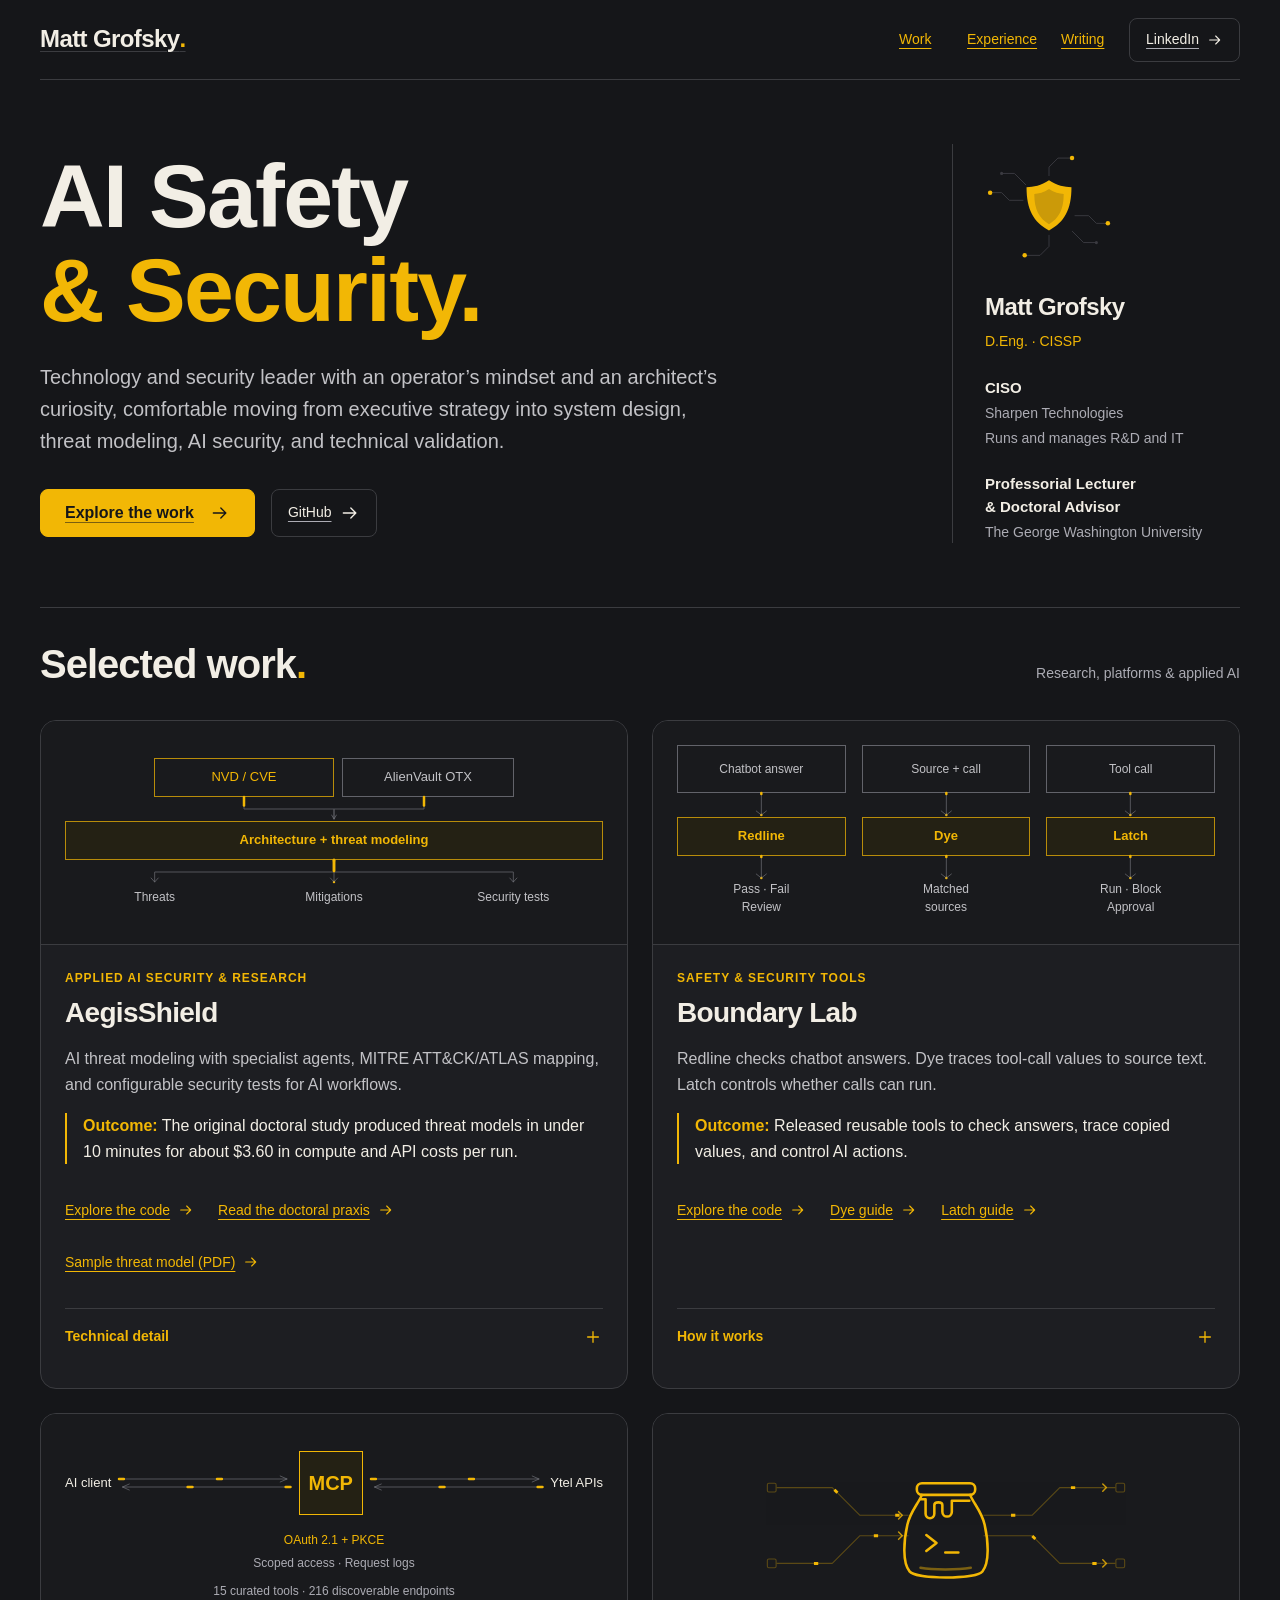
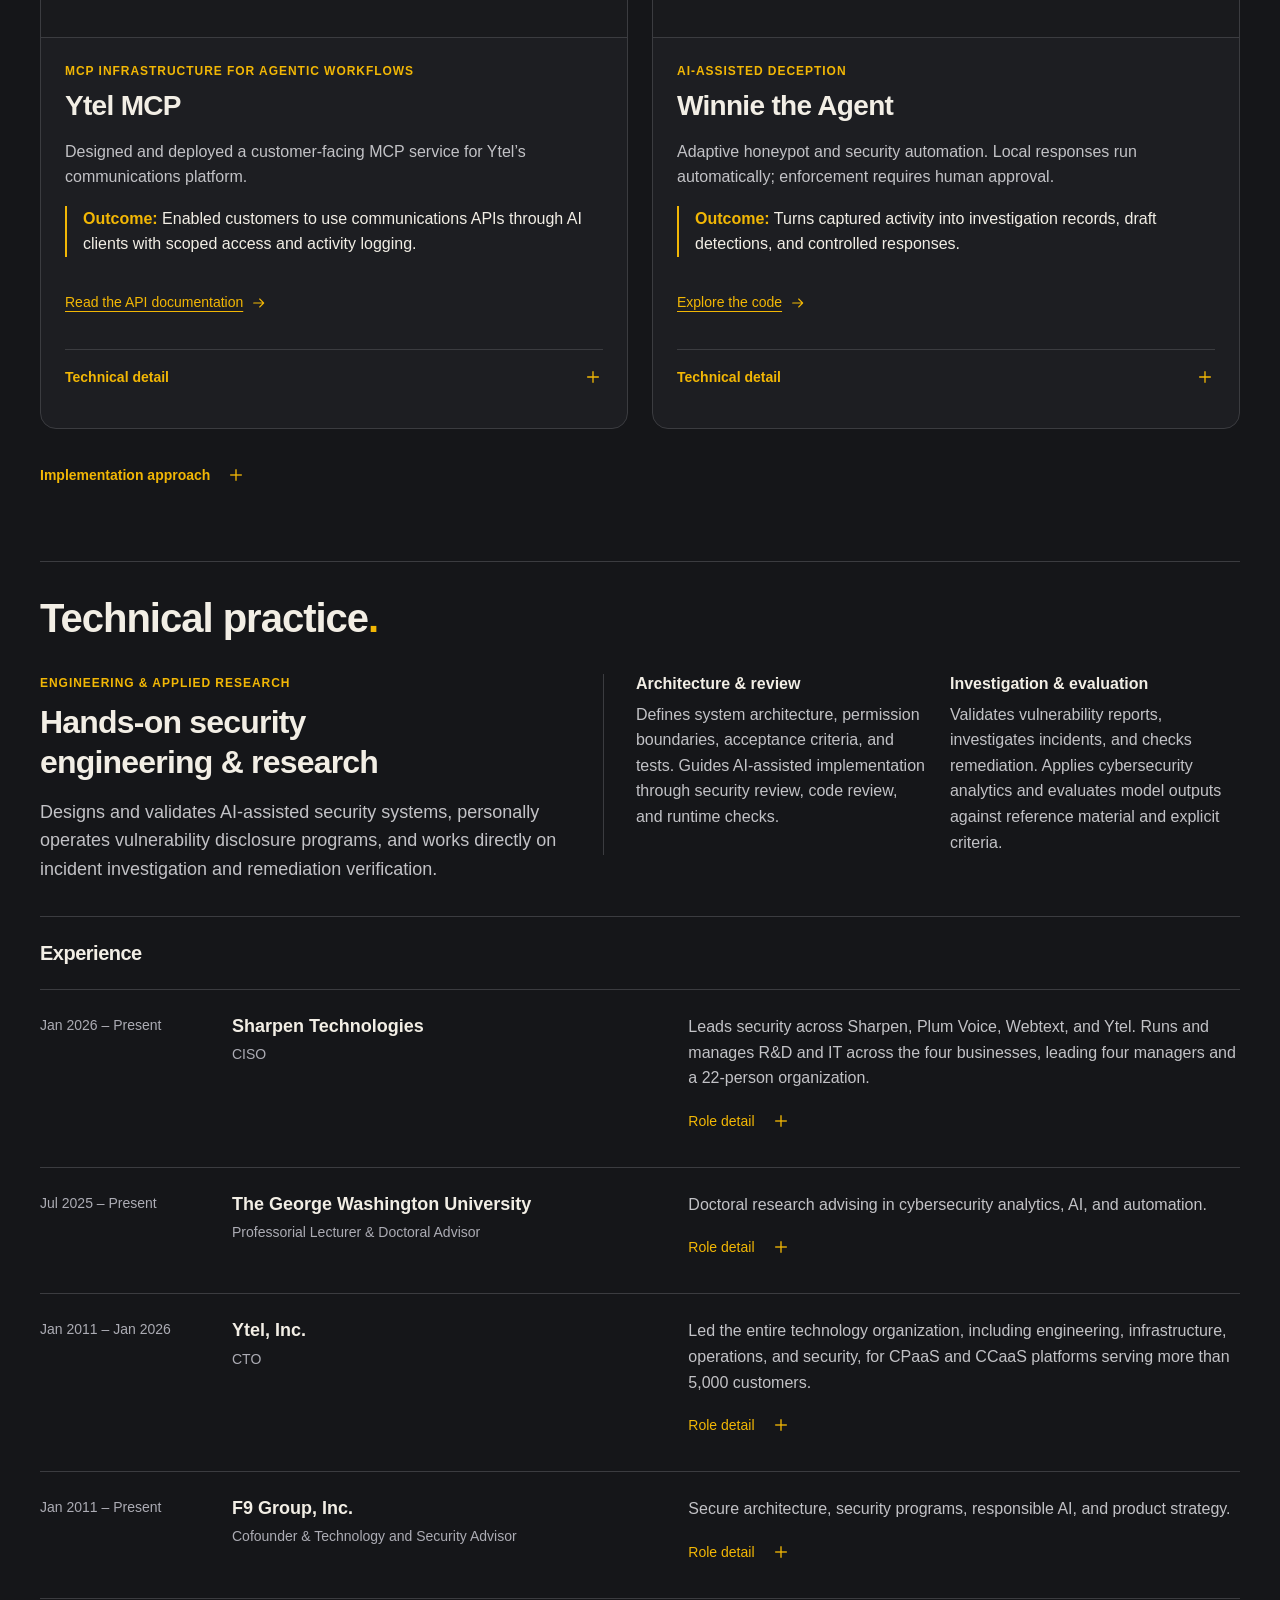
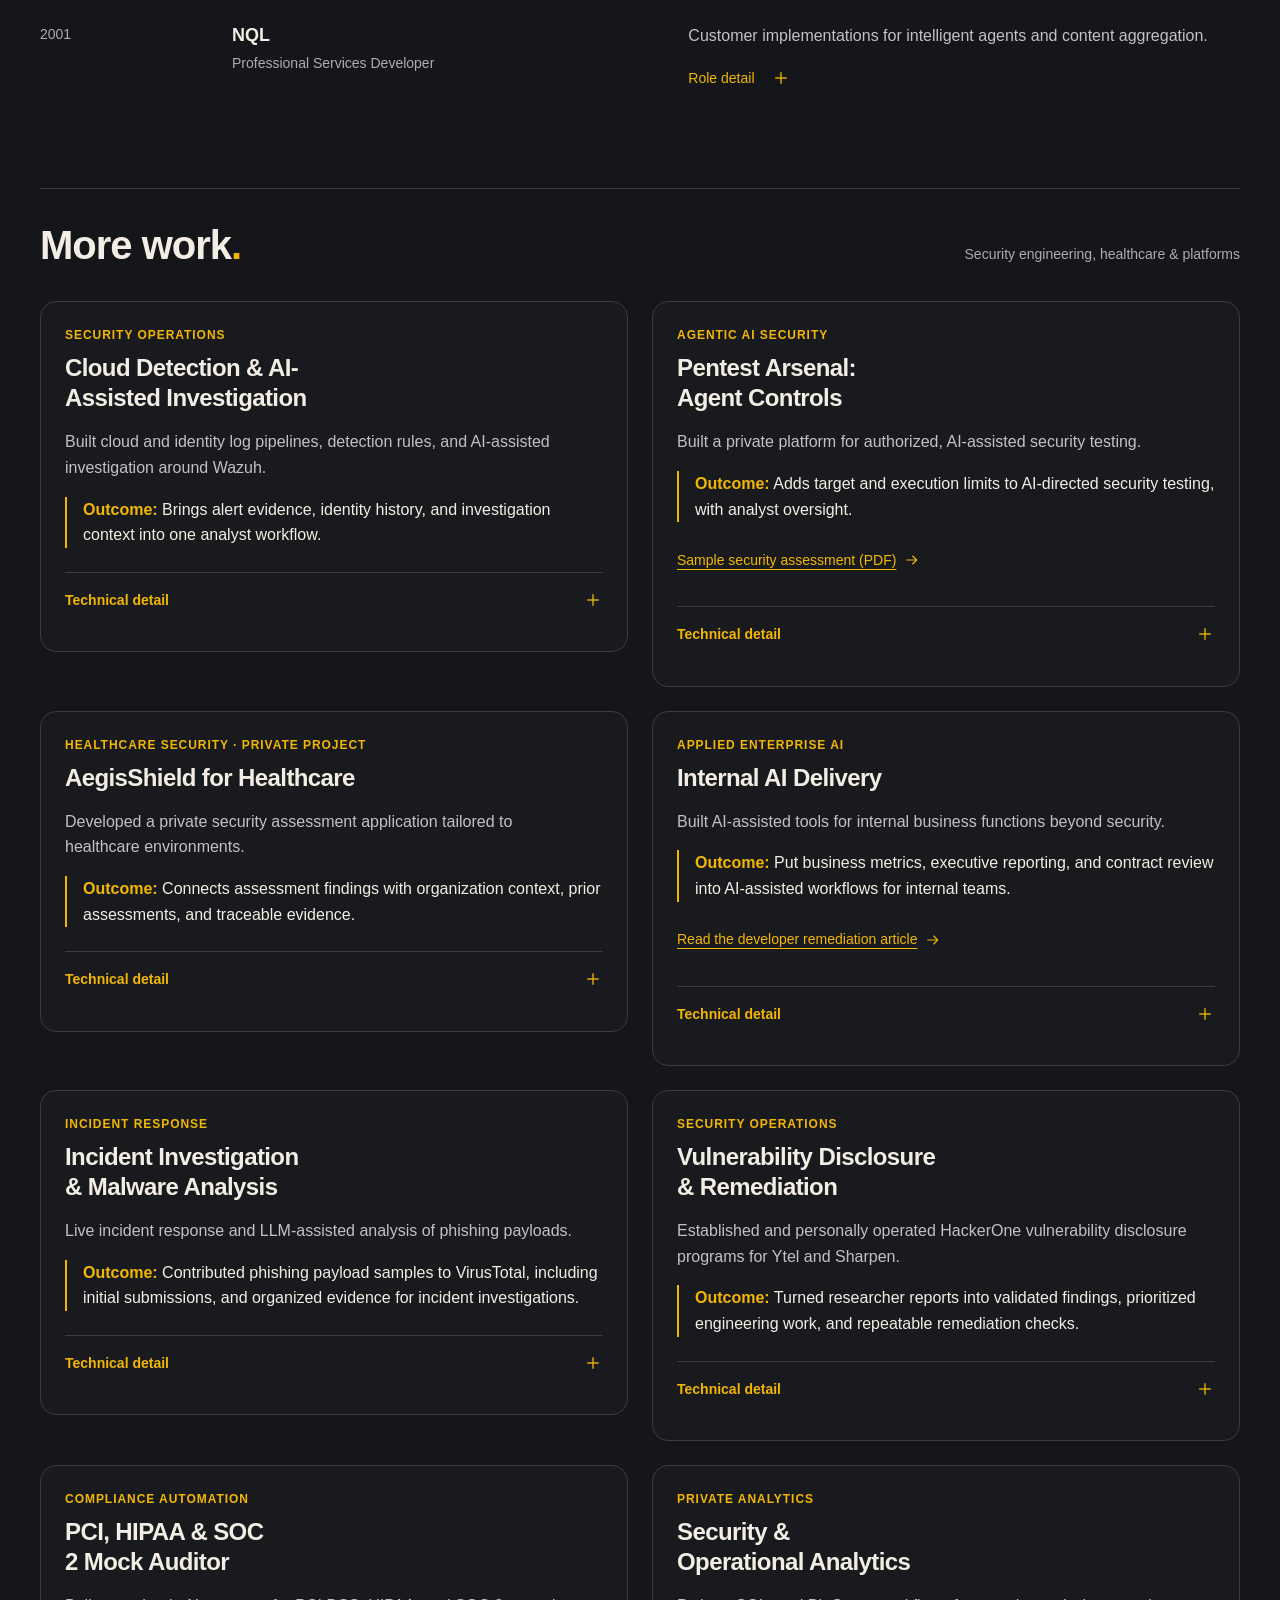
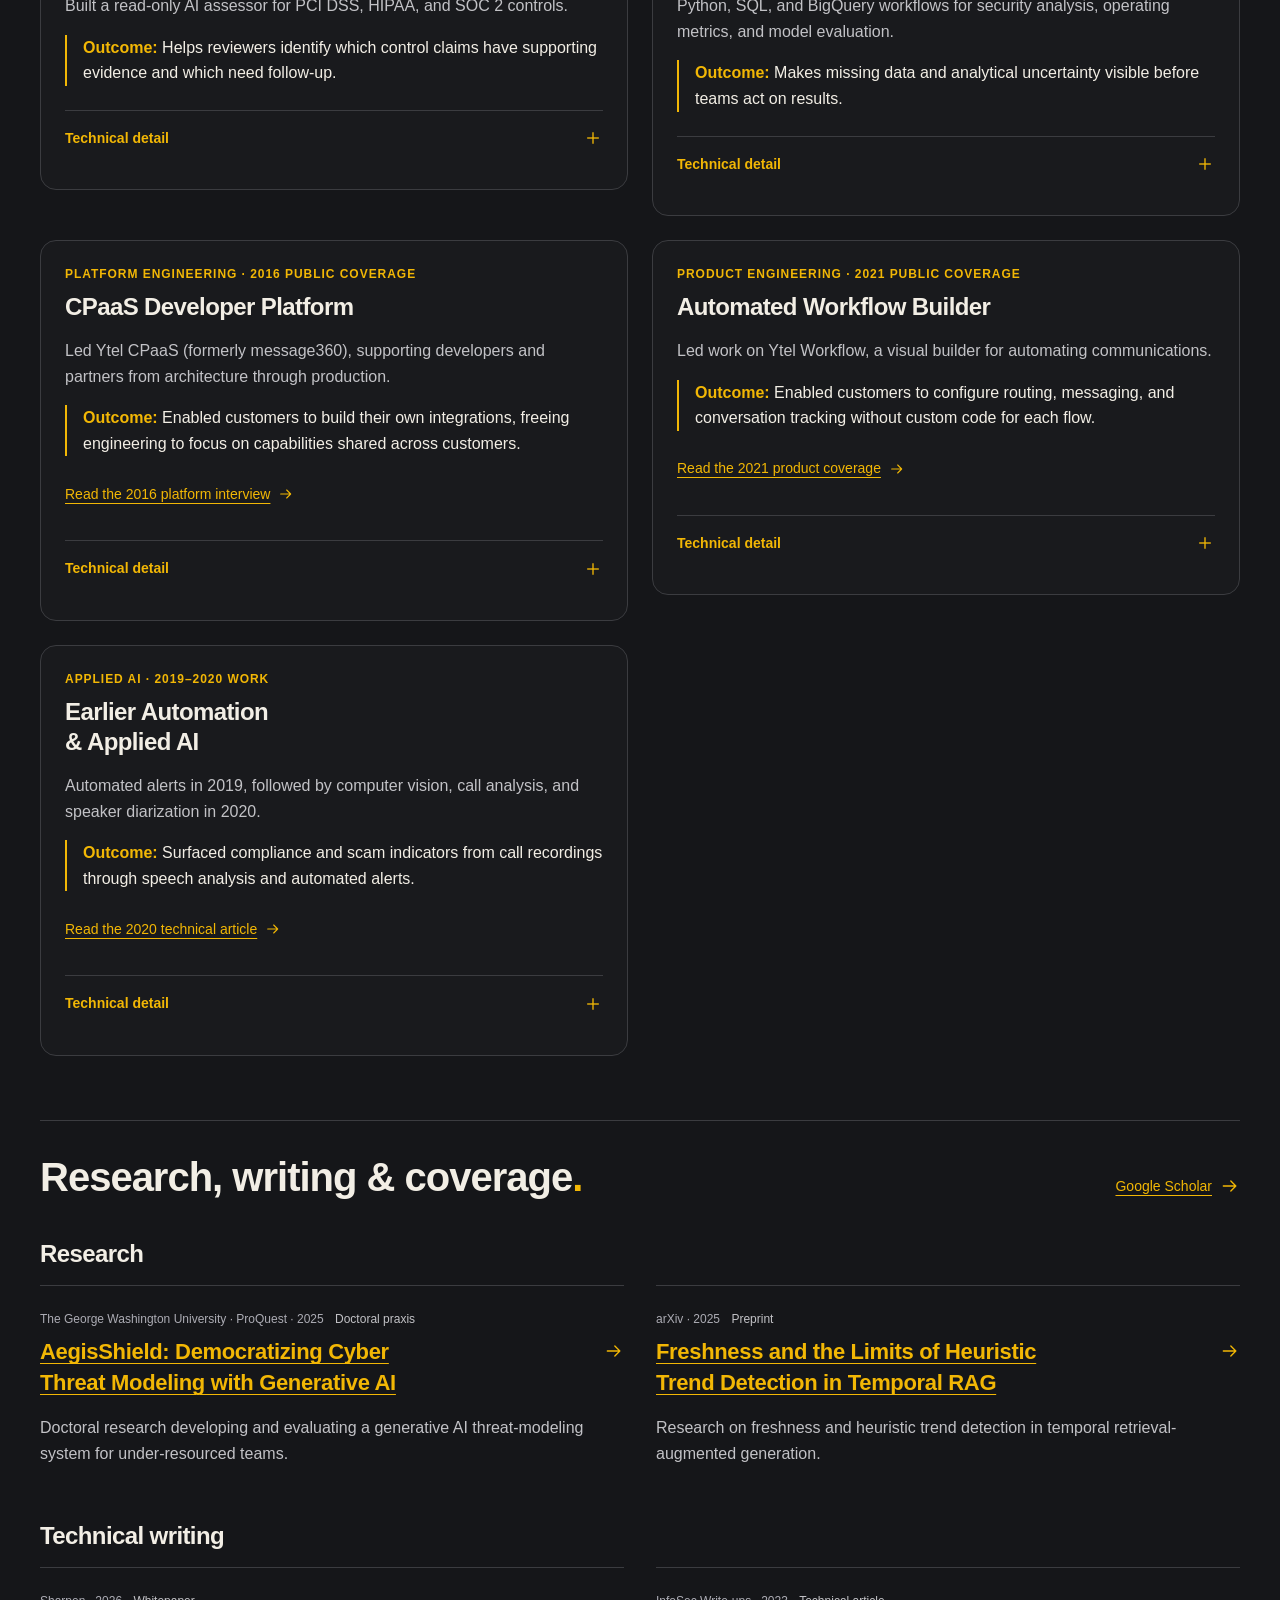
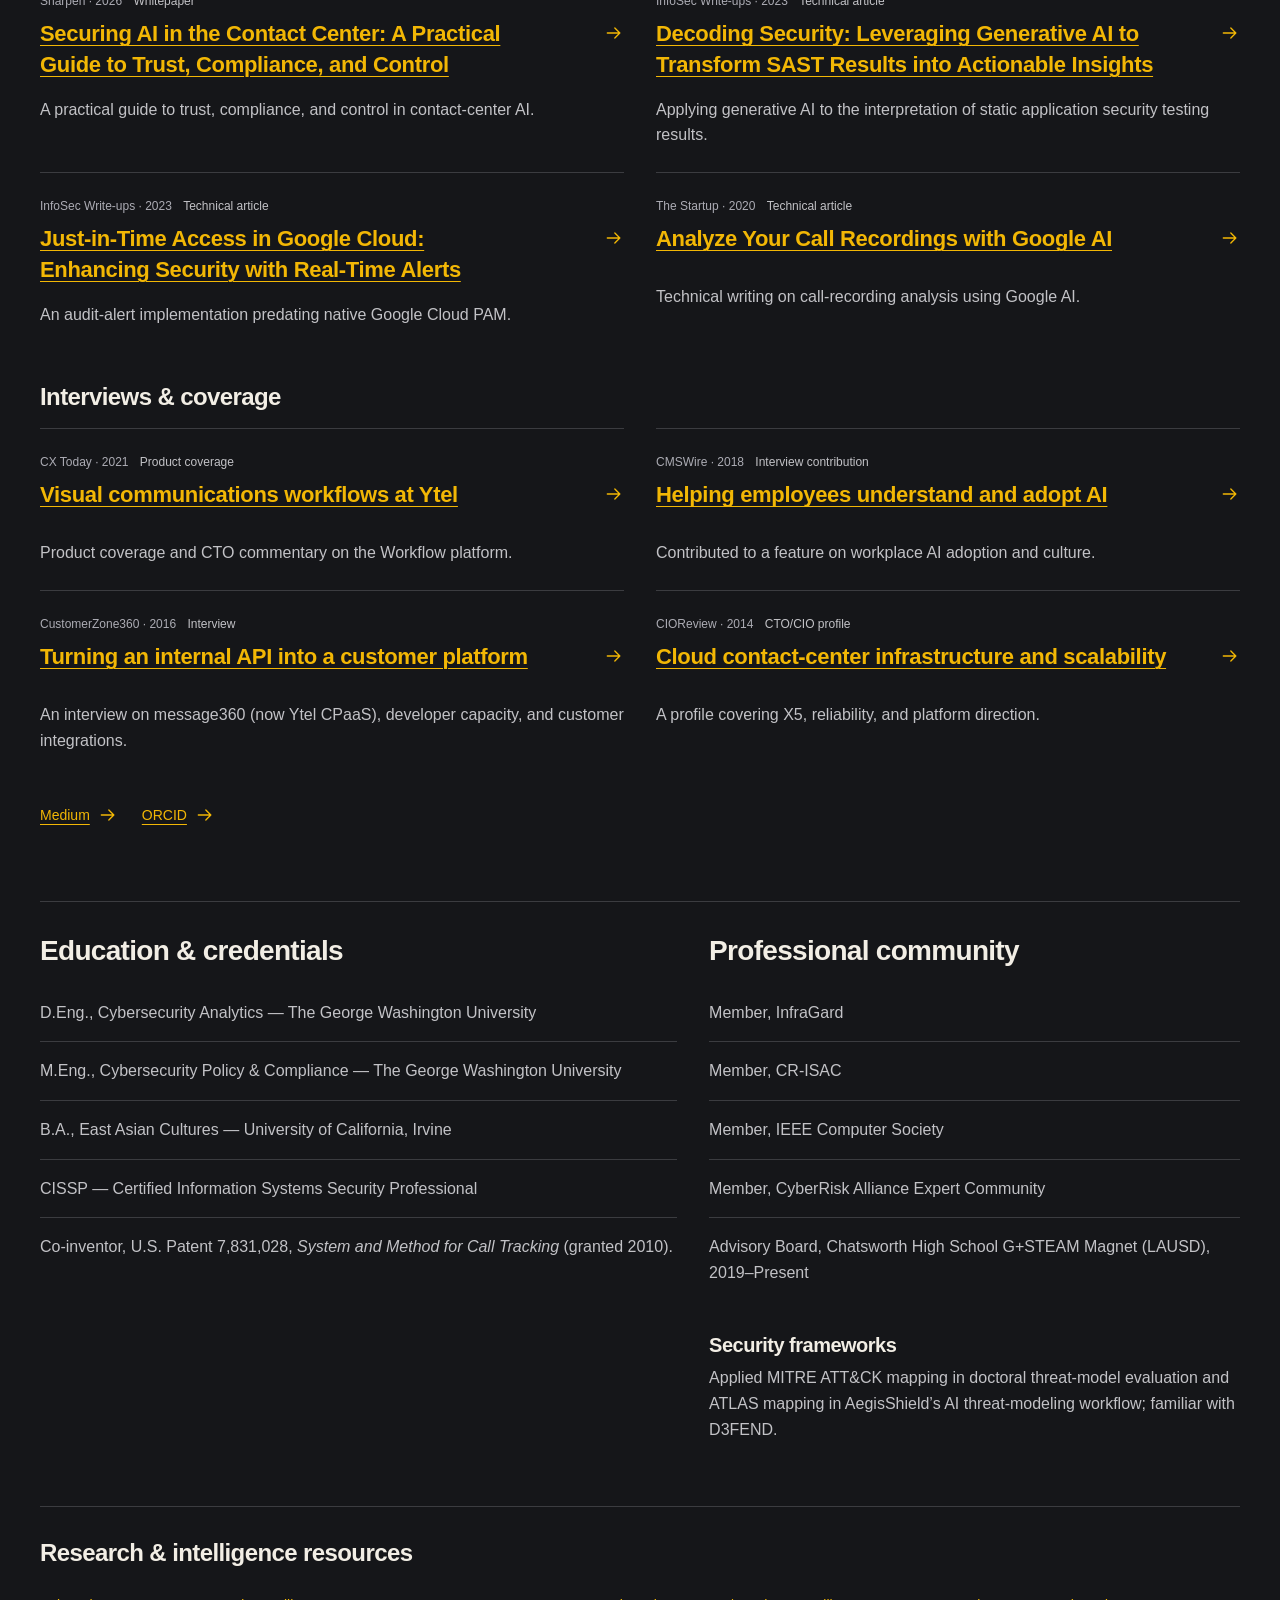
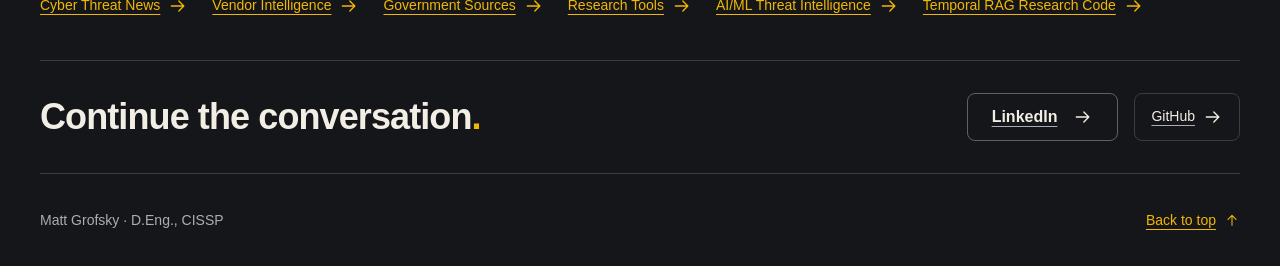
==== commit c26bc9bd: "Repo Updated" ====
--- a/index.html
+++ b/index.html
@@ -1,7 +1,7 @@
 <!doctype html>
 <html lang="en"><head><meta charset="utf-8"><meta name="viewport" content="width=device-width, initial-scale=1">
 <meta name="robots" content="index, follow"><meta name="description" content="Matt Grofsky: CISO at Sharpen Technologies, leading security, R&amp;D, and IT across four businesses. AI safety, applied research, and secure developer platforms.">
-<link rel="icon" href="favicon.svg" type="image/svg+xml"><link rel="stylesheet" href="style.css?v=843fbed324"><script src="site.js?v=edc79c3fe1" defer></script>
+<link rel="icon" href="favicon.svg" type="image/svg+xml"><link rel="stylesheet" href="style.css?v=7d1a57d903"><script src="site.js?v=edc79c3fe1" defer></script>
 <title>AI Safety &amp; Security | Matt Grofsky</title>
 <meta name="author" content="Matt Grofsky">
 <meta name="keywords" content="Matt Grofsky, CISO, cybersecurity, AI security, developer platforms, application security, vulnerability management, threat modeling, AegisShield, NVD, CVE, AlienVault OTX, VirusTotal, malware analysis, MCP, agentic workflows, security automation, D.Eng, CISSP">
@@ -42,7 +42,7 @@
     { "@type": "CollegeOrUniversity", "name": "The George Washington University" },
     { "@type": "CollegeOrUniversity", "name": "University of California, Irvine" }
   ],
-  "knowsAbout": ["AI safety", "Agent security", "Cybersecurity", "AI-assisted security operations", "Application security", "Vulnerability management", "NVD and CVE retrieval", "AlienVault OTX threat intelligence", "Threat modeling", "Cloud security", "Incident response", "Malware analysis", "VirusTotal sample submission", "Developer platforms", "Engineering organization leadership"],
+  "knowsAbout": ["AI safety", "NVIDIA NeMo Guardrails", "garak workflow testing", "Agent security", "Cybersecurity", "AI-assisted security operations", "Application security", "Vulnerability management", "NVD and CVE retrieval", "AlienVault OTX threat intelligence", "Threat modeling", "Cloud security", "Incident response", "Malware analysis", "VirusTotal sample submission", "Developer platforms", "Engineering organization leadership"],
   "sameAs": [
     "https://www.linkedin.com/in/mattgrofsky",
     "https://github.com/mgrofsky",
@@ -65,46 +65,58 @@
 <div class="featured-grid"><article class="project-card featured-card" id="aegisshield">
       <div class="project-visual threat-visual" role="img" aria-label="NVD and CVE records, AlienVault OTX, and architecture context feed threat modeling to produce threats, mitigations, and security tests.">
           <div class="diagram-inputs"><span>NVD / CVE</span><span>AlienVault OTX</span></div>
-          <div class="connector"></div><div class="diagram-engine">Architecture + threat modeling</div><div class="connector"></div>
+          <svg class="flow-connector input-flow" viewBox="0 0 600 24" preserveAspectRatio="none" fill="none" aria-hidden="true" focusable="false"><g class="flow-tracks"><path d="M150 0V12H300V22"/><path d="M450 0V12H300V22"/></g><g><path class="flow-packet" pathLength="100" d="M150 0V12H300V22" style="animation-delay:0s"/><path class="flow-packet" pathLength="100" d="M450 0V12H300V22" style="animation-delay:-0.6s"/></g><g class="flow-arrows"><path d="M296 18L300 22L304 18"/></g></svg><div class="diagram-engine">Architecture + threat modeling</div><svg class="flow-connector " viewBox="0 0 600 24" preserveAspectRatio="none" fill="none" aria-hidden="true" focusable="false"><g class="flow-tracks"><path d="M300 0V12H100V22"/><path d="M300 0V22"/><path d="M300 0V12H500V22"/></g><g><path class="flow-packet" pathLength="100" d="M300 0V12H100V22" style="animation-delay:-2s"/><path class="flow-packet" pathLength="100" d="M300 0V22" style="animation-delay:-2.6s"/><path class="flow-packet" pathLength="100" d="M300 0V12H500V22" style="animation-delay:-3.2s"/></g><g class="flow-arrows"><path d="M96 18L100 22L104 18"/><path d="M296 18L300 22L304 18"/><path d="M496 18L500 22L504 18"/></g></svg>
           <div class="diagram-outputs"><span>Threats</span><span>Mitigations</span><span>Security tests</span></div>
-        </div><div class="project-copy"><p class="category">Generative AI research</p>
-      <h3>AegisShield</h3><p class="project-summary">Generative AI threat modeling using NVD/CVE records and AlienVault OTX intelligence, evaluated through doctoral research.</p>
-      <p class="project-outcome"><strong>Outcome:</strong> Produced threat models in under 10 minutes for about $3.60 in compute and API costs per run during research testing, lowering the cost barrier for under-resourced teams.</p>
-      <div class="project-links"><a class="text-link" href="https://github.com/mgrofsky/AegisShield" target="_blank" rel="noopener noreferrer">Explore the code<svg viewBox="0 0 24 24" fill="none" aria-hidden="true"><path d="M4 12h15m-6-6 6 6-6 6" stroke="currentColor" stroke-width="1.6" stroke-linecap="round" stroke-linejoin="round"/></svg></a><a class="text-link" href="https://www.proquest.com/docview/3233915741" target="_blank" rel="noopener noreferrer">Read the doctoral praxis<svg viewBox="0 0 24 24" fill="none" aria-hidden="true"><path d="M4 12h15m-6-6 6 6-6 6" stroke="currentColor" stroke-width="1.6" stroke-linecap="round" stroke-linejoin="round"/></svg></a></div><details class="project-detail" id="aegisshield-details"><summary><span>Technical detail</span><svg class="disclosure-icon" viewBox="0 0 24 24" fill="none" aria-hidden="true"><path d="M5 12h14" stroke="currentColor" stroke-width="1.6"/><path class="plus-stem" d="M12 5v14" stroke="currentColor" stroke-width="1.6"/></svg></summary><div class="detail-copy"><div><h4>Sources</h4><p>Built NVD retrieval by technology and version, combining CVE records with AlienVault OTX context.</p></div><div><h4>Analysis</h4><p>Combined architecture context, STRIDE, and DREAD to generate prioritized threats, mitigations, and security tests for under-resourced teams.</p></div><div><h4>Evaluation</h4><p>Examined readability, semantic similarity to expert threat models, and MITRE ATT&amp;CK mapping coverage across 15 case studies, 243 reference threats, and 8,000+ generated threats.</p></div></div></details></div></article><article class="project-card featured-card" id="guardrail-eval">
-      <div class="project-visual boundary-visual" role="img" aria-label="Two independent paths. A chatbot answer goes to Redline for a pass, fail, or review decision. A tool call goes to Latch and is allowed to run, blocked, or held for approval.">
-          <div class="boundary-path">
-            <div class="boundary-input">Chatbot answer</div>
-            <div class="connector"></div>
-            <div class="diagram-engine">Redline</div>
-            <div class="connector boundary-branch"></div>
-            <div class="boundary-outcomes"><span>Pass</span><span>Fail</span><span>Review</span></div>
-          </div>
-          <div class="boundary-path boundary-path-latch">
-            <div class="boundary-input">Tool call</div>
-            <div class="connector"></div>
-            <div class="diagram-engine">Latch</div>
-            <div class="connector boundary-branch"></div>
-            <div class="boundary-outcomes"><span>Run</span><span>Block</span><span>Needs<br>approval</span></div>
-          </div>
-        </div><div class="project-copy"><p class="category">Safety &amp; security tools</p>
-      <h3>Boundary Lab</h3><p class="project-summary">Safety and security tools for chatbot apps: Redline evaluates answers; Latch checks tool calls before execution.</p>
-      <p class="project-outcome"><strong>Outcome:</strong> Released reusable tools for testing chatbot answers and controlling which tool calls an AI app can make.</p>
-      <div class="project-links"><a class="text-link" href="https://github.com/mgrofsky/boundary-lab" target="_blank" rel="noopener noreferrer">Explore the code<svg viewBox="0 0 24 24" fill="none" aria-hidden="true"><path d="M4 12h15m-6-6 6 6-6 6" stroke="currentColor" stroke-width="1.6" stroke-linecap="round" stroke-linejoin="round"/></svg></a><a class="text-link" href="https://github.com/mgrofsky/boundary-lab/tree/main/tools/latch" target="_blank" rel="noopener noreferrer">Latch guide<svg viewBox="0 0 24 24" fill="none" aria-hidden="true"><path d="M4 12h15m-6-6 6 6-6 6" stroke="currentColor" stroke-width="1.6" stroke-linecap="round" stroke-linejoin="round"/></svg></a><a class="text-link" href="https://pypi.org/project/boundary-latch/" target="_blank" rel="noopener noreferrer">Latch on PyPI<svg viewBox="0 0 24 24" fill="none" aria-hidden="true"><path d="M4 12h15m-6-6 6 6-6 6" stroke="currentColor" stroke-width="1.6" stroke-linecap="round" stroke-linejoin="round"/></svg></a></div><details class="project-detail" id="guardrail-eval-details"><summary><span>How it works</span><svg class="disclosure-icon" viewBox="0 0 24 24" fill="none" aria-hidden="true"><path d="M5 12h14" stroke="currentColor" stroke-width="1.6"/><path class="plus-stem" d="M12 5v14" stroke="currentColor" stroke-width="1.6"/></svg></summary><div class="detail-copy"><div><h4>Redline</h4><p>Tests chatbot answers and reports missed problems and false alarms.</p></div><div><h4>Latch</h4><p>Adds permission checks, approval steps, and action limits to an app's functions.</p></div><div><h4>Use it</h4><p>Working demos, tests, and a Latch starter project developers can adapt.</p></div></div></details></div></article><article class="project-card featured-card" id="secure-mcp">
-      <div class="project-visual mcp-visual" role="img" aria-label="An AI client connects through OAuth 2.1 and PKCE to the Ytel MCP service and communications APIs.">
-          <div class="mcp-flow"><span>AI client</span><span class="flow-line"></span><strong>MCP</strong><span class="flow-line"></span><span>Ytel APIs</span></div>
+        </div><div class="project-copy"><p class="category">Applied AI security &amp; research</p>
+      <h3>AegisShield</h3><p class="project-summary">AI threat modeling with specialist agents, MITRE ATT&amp;CK/ATLAS mapping, and configurable security tests for AI workflows.</p><p class="project-outcome"><strong>Outcome:</strong> The original doctoral study produced threat models in under 10 minutes for about $3.60 in compute and API costs per run.</p>
+      <div class="project-links"><a class="text-link" href="https://github.com/mgrofsky/AegisShield" target="_blank" rel="noopener noreferrer">Explore the code<svg viewBox="0 0 24 24" fill="none" aria-hidden="true"><path d="M4 12h15m-6-6 6 6-6 6" stroke="currentColor" stroke-width="1.6" stroke-linecap="round" stroke-linejoin="round"/></svg></a><a class="text-link" href="https://www.proquest.com/docview/3233915741" target="_blank" rel="noopener noreferrer">Read the doctoral praxis<svg viewBox="0 0 24 24" fill="none" aria-hidden="true"><path d="M4 12h15m-6-6 6 6-6 6" stroke="currentColor" stroke-width="1.6" stroke-linecap="round" stroke-linejoin="round"/></svg></a><a class="text-link" href="samples/sample-aegisshield-threat-model.pdf" target="_blank" rel="noopener noreferrer">Sample threat model (PDF)<svg viewBox="0 0 24 24" fill="none" aria-hidden="true"><path d="M4 12h15m-6-6 6 6-6 6" stroke="currentColor" stroke-width="1.6" stroke-linecap="round" stroke-linejoin="round"/></svg></a></div><details class="project-detail" id="aegisshield-details"><summary><span>Technical detail</span><svg class="disclosure-icon" viewBox="0 0 24 24" fill="none" aria-hidden="true"><path d="M5 12h14" stroke="currentColor" stroke-width="1.6"/><path class="plus-stem" d="M12 5v14" stroke="currentColor" stroke-width="1.6"/></svg></summary><div class="detail-copy"><div><h4>Threat modeling</h4><p>A lead coordinates specialist analysis and review, using NVD/CVE and AlienVault OTX context. ATT&amp;CK and ATLAS mappings are checked against their catalogs, with ATLAS mitigations and case studies linked to AI-system threats.</p></div><div><h4>AI workflow checks</h4><p>NeMo Guardrails runs custom checks for injected instructions, prompt leakage, sensitive output, and unsafe markup. garak tests a supplied system prompt and selected model, with safeguards on or off. These scans do not test deployed tools or retrieval.</p></div><div><h4>Supporting tools</h4><p>Adds vulnerability lookup with KEV and EPSS context, policy drafting, and packet-capture summaries. Supports Claude, Amazon Bedrock, OpenAI, and Gemini.</p></div><div><h4>Research &amp; evaluation</h4><p>Original doctoral research evaluated 8,100 generated threats across 15 case studies. The rewritten app has separate safeguard tests using a simulated model; real-model attack resistance has not been measured.</p></div><div><h4>Sample artifact</h4><p>Generated analysis of a non-production dialer using the standard AegisShield pipeline with NVD and AlienVault OTX context. Predicted threats require validation.</p></div></div></details></div></article><article class="project-card featured-card" id="guardrail-eval">
+      <div class="project-visual boundary-visual" role="img" aria-label="Three independent data flows: chatbot answers through Redline, source and tool-call values through Dye, and tool calls through Latch for execution, blocking, or approval."><div class="boundary-path"><div class="boundary-input">Chatbot answer</div><svg class="flow-connector " viewBox="0 0 100 24" preserveAspectRatio="none" fill="none" aria-hidden="true" focusable="false"><g class="flow-tracks"><path d="M50 0V22"/></g><g><path class="flow-packet" pathLength="100" d="M50 0V22" style="animation-delay:0s"/></g><g class="flow-arrows"><path d="M47 18L50 22L53 18"/></g></svg><div class="diagram-engine">Redline</div><svg class="flow-connector " viewBox="0 0 100 24" preserveAspectRatio="none" fill="none" aria-hidden="true" focusable="false"><g class="flow-tracks"><path d="M50 0V22"/></g><g><path class="flow-packet" pathLength="100" d="M50 0V22" style="animation-delay:-2s"/></g><g class="flow-arrows"><path d="M47 18L50 22L53 18"/></g></svg><div class="boundary-result">Pass · Fail<br>Review</div></div><div class="boundary-path"><div class="boundary-input">Source + call</div><svg class="flow-connector " viewBox="0 0 100 24" preserveAspectRatio="none" fill="none" aria-hidden="true" focusable="false"><g class="flow-tracks"><path d="M50 0V22"/></g><g><path class="flow-packet" pathLength="100" d="M50 0V22" style="animation-delay:-0.8s"/></g><g class="flow-arrows"><path d="M47 18L50 22L53 18"/></g></svg><div class="diagram-engine">Dye</div><svg class="flow-connector " viewBox="0 0 100 24" preserveAspectRatio="none" fill="none" aria-hidden="true" focusable="false"><g class="flow-tracks"><path d="M50 0V22"/></g><g><path class="flow-packet" pathLength="100" d="M50 0V22" style="animation-delay:-2.8s"/></g><g class="flow-arrows"><path d="M47 18L50 22L53 18"/></g></svg><div class="boundary-result">Matched<br>sources</div></div><div class="boundary-path"><div class="boundary-input">Tool call</div><svg class="flow-connector " viewBox="0 0 100 24" preserveAspectRatio="none" fill="none" aria-hidden="true" focusable="false"><g class="flow-tracks"><path d="M50 0V22"/></g><g><path class="flow-packet" pathLength="100" d="M50 0V22" style="animation-delay:-1.6s"/></g><g class="flow-arrows"><path d="M47 18L50 22L53 18"/></g></svg><div class="diagram-engine">Latch</div><svg class="flow-connector " viewBox="0 0 100 24" preserveAspectRatio="none" fill="none" aria-hidden="true" focusable="false"><g class="flow-tracks"><path d="M50 0V22"/></g><g><path class="flow-packet" pathLength="100" d="M50 0V22" style="animation-delay:-3.6s"/></g><g class="flow-arrows"><path d="M47 18L50 22L53 18"/></g></svg><div class="boundary-result">Run · Block<br>Approval</div></div></div><div class="project-copy"><p class="category">Safety &amp; security tools</p>
+      <h3>Boundary Lab</h3><p class="project-summary">Redline checks chatbot answers. Dye traces tool-call values to source text. Latch controls whether calls can run.</p>
+      <p class="project-outcome"><strong>Outcome:</strong> Released reusable tools to check answers, trace copied values, and control AI actions.</p>
+      <div class="project-links"><a class="text-link" href="https://github.com/mgrofsky/boundary-lab" target="_blank" rel="noopener noreferrer">Explore the code<svg viewBox="0 0 24 24" fill="none" aria-hidden="true"><path d="M4 12h15m-6-6 6 6-6 6" stroke="currentColor" stroke-width="1.6" stroke-linecap="round" stroke-linejoin="round"/></svg></a><a class="text-link" href="https://github.com/mgrofsky/boundary-lab/tree/main/tools/dye" target="_blank" rel="noopener noreferrer">Dye guide<svg viewBox="0 0 24 24" fill="none" aria-hidden="true"><path d="M4 12h15m-6-6 6 6-6 6" stroke="currentColor" stroke-width="1.6" stroke-linecap="round" stroke-linejoin="round"/></svg></a><a class="text-link" href="https://github.com/mgrofsky/boundary-lab/tree/main/tools/latch" target="_blank" rel="noopener noreferrer">Latch guide<svg viewBox="0 0 24 24" fill="none" aria-hidden="true"><path d="M4 12h15m-6-6 6 6-6 6" stroke="currentColor" stroke-width="1.6" stroke-linecap="round" stroke-linejoin="round"/></svg></a></div><details class="project-detail" id="guardrail-eval-details"><summary><span>How it works</span><svg class="disclosure-icon" viewBox="0 0 24 24" fill="none" aria-hidden="true"><path d="M5 12h14" stroke="currentColor" stroke-width="1.6"/><path class="plus-stem" d="M12 5v14" stroke="currentColor" stroke-width="1.6"/></svg></summary><div class="detail-copy"><div><h4>Redline</h4><p>Tests chatbot answers against written rules and reports missed problems and false alarms.</p></div><div><h4>Dye</h4><p>Matches tool-call values to marked source text, such as tickets, emails, and web pages. These matches help an app review copied values; they do not detect every form of prompt injection.</p></div><div><h4>Latch</h4><p>Checks permissions, approvals, and action limits before a tool call runs. It can also use Dye&#x27;s report to block calls that act on copied values.</p></div></div></details></div></article><article class="project-card featured-card" id="secure-mcp">
+      <div class="project-visual mcp-visual" role="img" aria-label="Requests and responses flow between an AI client, the Ytel MCP service, and communications APIs, with OAuth 2.1 and PKCE controlling access.">
+          <div class="mcp-flow"><span>AI client</span><svg class="flow-connector mcp-connector" viewBox="0 0 100 16" preserveAspectRatio="none" fill="none" aria-hidden="true" focusable="false"><g class="flow-tracks"><path d="M0 4H98"/><path d="M100 12H2"/></g><g><path class="flow-packet" pathLength="100" d="M0 4H98" style="animation-delay:0s"/><path class="flow-packet" pathLength="100" d="M100 12H2" style="animation-delay:-0.6s"/></g><g class="flow-arrows"><path d="M94 1L98 4L94 7"/><path d="M6 9L2 12L6 15"/></g></svg><strong>MCP</strong><svg class="flow-connector mcp-connector" viewBox="0 0 100 16" preserveAspectRatio="none" fill="none" aria-hidden="true" focusable="false"><g class="flow-tracks"><path d="M0 4H98"/><path d="M100 12H2"/></g><g><path class="flow-packet" pathLength="100" d="M0 4H98" style="animation-delay:-2s"/><path class="flow-packet" pathLength="100" d="M100 12H2" style="animation-delay:-2.6s"/></g><g class="flow-arrows"><path d="M94 1L98 4L94 7"/><path d="M6 9L2 12L6 15"/></g></svg><span>Ytel APIs</span></div>
           <div class="control-boundary"><span>OAuth 2.1 + PKCE</span><span>Scoped access · Request logs</span></div>
           <p class="diagram-caption">15 curated tools · 216 discoverable endpoints</p>
         </div><div class="project-copy"><p class="category">MCP infrastructure for agentic workflows</p>
       <h3>Ytel MCP</h3><p class="project-summary">Designed and deployed a customer-facing MCP service for Ytel’s communications platform.</p>
       <p class="project-outcome"><strong>Outcome:</strong> Enabled customers to use communications APIs through AI clients with scoped access and activity logging.</p>
-      <div class="project-links"><a class="text-link" href="https://api-docs.ytel.com/" target="_blank" rel="noopener noreferrer">Read the API documentation<svg viewBox="0 0 24 24" fill="none" aria-hidden="true"><path d="M4 12h15m-6-6 6 6-6 6" stroke="currentColor" stroke-width="1.6" stroke-linecap="round" stroke-linejoin="round"/></svg></a></div><details class="project-detail" id="secure-mcp-details"><summary><span>Technical detail</span><svg class="disclosure-icon" viewBox="0 0 24 24" fill="none" aria-hidden="true"><path d="M5 12h14" stroke="currentColor" stroke-width="1.6"/><path class="plus-stem" d="M12 5v14" stroke="currentColor" stroke-width="1.6"/></svg></summary><div class="detail-copy"><div><h4>Reach</h4><p>Designed and deployed an MCP service with 15 curated tools and discovery across 216 REST endpoints.</p></div><div><h4>Controls</h4><p>OAuth 2.1, PKCE, encrypted tokens, scoped permissions, request logging, automated tests, and stateless cloud deployment.</p></div></div></details></div></article><article class="project-card featured-card" id="internal-ai-delivery">
-      <div class="project-visual internal-visual" role="img" aria-label="Internal AI delivery supports customer care, business metrics, executive reporting, governance, engineering, and legal review.">
-      <div class="function-grid"><span>Support</span><span>Metrics</span><span>Reporting</span><span>Governance</span><span>Engineering</span><span>Legal</span></div>
-      <p class="diagram-caption">Internal tools, connected to business needs</p>
-    </div><div class="project-copy"><p class="category">Applied enterprise AI</p>
-      <h3>Internal AI Delivery</h3><p class="project-summary">Built AI-assisted tools for internal business functions beyond security.</p>
-      <p class="project-outcome"><strong>Outcome:</strong> Put business metrics, executive reporting, and contract review into AI-assisted workflows for internal teams.</p>
-      <div class="project-links"><a class="text-link" href="https://infosecwriteups.com/decoding-security-leveraging-generative-ai-to-transform-sast-results-into-actionable-insights-d3669efa4858" target="_blank" rel="noopener noreferrer">Read the developer remediation article<svg viewBox="0 0 24 24" fill="none" aria-hidden="true"><path d="M4 12h15m-6-6 6 6-6 6" stroke="currentColor" stroke-width="1.6" stroke-linecap="round" stroke-linejoin="round"/></svg></a></div><details class="project-detail" id="internal-ai-delivery-details"><summary><span>Technical detail</span><svg class="disclosure-icon" viewBox="0 0 24 24" fill="none" aria-hidden="true"><path d="M5 12h14" stroke="currentColor" stroke-width="1.6"/><path class="plus-stem" d="M12 5v14" stroke="currentColor" stroke-width="1.6"/></svg></summary><div class="detail-copy"><div><h4>Support</h4><p>MCP access to operational data for support and customer care.</p></div><div><h4>Goals Dashboard</h4><p>An internal MCP service for read-only financial, operational, and engineering metrics, with role-based access and data-freshness information.</p></div><div><h4>Executive reporting</h4><p>AI-assisted R&amp;D reporting for executives and the board.</p></div><div><h4>Governance</h4><p>A governance and compliance platform with single sign-on.</p></div><div><h4>Engineering</h4><p>A published 2023 prototype assessing static-analysis findings, suggesting fixes, and delivering guidance to Slack through an event-driven workflow.</p></div><div><h4>Legal</h4><p>AI-assisted contract review.</p></div></div></details></div></article></div>
+      <div class="project-links"><a class="text-link" href="https://api-docs.ytel.com/" target="_blank" rel="noopener noreferrer">Read the API documentation<svg viewBox="0 0 24 24" fill="none" aria-hidden="true"><path d="M4 12h15m-6-6 6 6-6 6" stroke="currentColor" stroke-width="1.6" stroke-linecap="round" stroke-linejoin="round"/></svg></a></div><details class="project-detail" id="secure-mcp-details"><summary><span>Technical detail</span><svg class="disclosure-icon" viewBox="0 0 24 24" fill="none" aria-hidden="true"><path d="M5 12h14" stroke="currentColor" stroke-width="1.6"/><path class="plus-stem" d="M12 5v14" stroke="currentColor" stroke-width="1.6"/></svg></summary><div class="detail-copy"><div><h4>Reach</h4><p>Designed and deployed an MCP service with 15 curated tools and discovery across 216 REST endpoints.</p></div><div><h4>Controls</h4><p>OAuth 2.1, PKCE, encrypted tokens, scoped permissions, request logging, automated tests, and stateless cloud deployment.</p></div></div></details></div></article><article class="project-card featured-card" id="winnie-the-agent">
+      <div class="project-visual winnie-visual"><svg xmlns="http://www.w3.org/2000/svg" class="honeypot-scene" viewBox="0 0 560 240" fill="none" role="img" aria-labelledby="honeypot-title honeypot-description">
+  <title id="honeypot-title">Winnie the Agent honeypot</title>
+  <desc id="honeypot-description">A small yellow honey pot with data flowing into it from the left and back out on the right.</desc>
+  <g aria-hidden="true" stroke="#f2b705" stroke-linecap="round" stroke-linejoin="round">
+    <g stroke-width="1.5" opacity=".3">
+      <path d="M48 68h76l38 38h66"/>
+      <path d="M48 172h76l38-38h66"/>
+      <path d="M332 106h66l38-38h76"/>
+      <path d="M332 134h66l38 38h76"/>
+      <rect x="35" y="62" width="12" height="12" rx="2"/>
+      <rect x="35" y="166" width="12" height="12" rx="2"/>
+      <rect x="513" y="62" width="12" height="12" rx="2"/>
+      <rect x="513" y="166" width="12" height="12" rx="2"/>
+    </g>
+    <g class="data-streams" stroke-width="4" stroke-linecap="butt">
+      <path class="stream-packet packet-one" pathLength="100" stroke-dasharray="3 47" stroke-dashoffset="9" d="M48 68h76l38 38h66"/>
+      <path class="stream-packet packet-two" pathLength="100" stroke-dasharray="3 47" stroke-dashoffset="24" d="M48 172h76l38-38h66"/>
+      <path class="stream-packet packet-three" pathLength="100" stroke-dasharray="3 47" stroke-dashoffset="31" d="M332 106h66l38-38h76"/>
+      <path class="stream-packet packet-four" pathLength="100" stroke-dasharray="3 47" stroke-dashoffset="16" d="M332 134h66l38 38h76"/>
+    </g>
+    <g stroke-width="2" opacity=".8">
+      <path d="m215 101 5 5-5 5m0 18 5 5-5 5"/>
+      <path d="m495 63 5 5-5 5m0 94 5 5-5 5"/>
+    </g>
+    <g stroke-width="3.5">
+      <path d="M247 78c-5 12-16 23-20 41-5 22-7 52 3 64 9 11 91 11 100 0 10-12 8-42 3-64-4-18-15-29-20-41"/>
+      <rect x="240" y="62" width="80" height="16" rx="7"/>
+      <path d="M245 84h7v20c0 8 12 8 12 0V92c0-5 11-5 11 0v9c0 9 13 9 13 0V86h24"/>
+      <path d="m253 133 14 11-14 11m26 2h18"/>
+      <path d="M245 178c17 3 51 3 69 0" opacity=".45"/>
+    </g>
+  </g>
+</svg></div><div class="project-copy"><p class="category">AI-assisted deception</p>
+      <h3>Winnie the Agent</h3><p class="project-summary">Adaptive honeypot and security automation. Local responses run automatically; enforcement requires human approval.</p><p class="project-outcome"><strong>Outcome:</strong> Turns captured activity into investigation records, draft detections, and controlled responses.</p>
+      <div class="project-links"><a class="text-link" href="https://github.com/mgrofsky/winnie-the-agent" target="_blank" rel="noopener noreferrer">Explore the code<svg viewBox="0 0 24 24" fill="none" aria-hidden="true"><path d="M4 12h15m-6-6 6 6-6 6" stroke="currentColor" stroke-width="1.6" stroke-linecap="round" stroke-linejoin="round"/></svg></a></div><details class="project-detail" id="winnie-the-agent-details"><summary><span>Technical detail</span><svg class="disclosure-icon" viewBox="0 0 24 24" fill="none" aria-hidden="true"><path d="M5 12h14" stroke="currentColor" stroke-width="1.6"/><path class="plus-stem" d="M12 5v14" stroke="currentColor" stroke-width="1.6"/></svg></summary><div class="detail-copy"><div><h4>Deception &amp; analysis</h4><p>Extends Cisco Talos / Splunk’s DECEIVE with simulated services and coordinated scenarios. Captures sessions for triage, reporting, and draft Sigma detections.</p></div><div><h4>Adaptive response</h4><p>Rule-based playbooks slow suspicious sources, adjust interaction, and plant decoy tokens. Decoy changes stay within fixed limits and can be reversed. Enforcement actions require approval.</p></div><div><h4>Security workflows</h4><p>Optional connectors support notifications and enrichment, with approved ticket and blocking actions. S3 event export supports SIEM ingestion and hashes captured passwords by default.</p></div><div><h4>Deployment</h4><p>Used in a live production environment.</p></div></div></details></div></article></div>
 <details class="project-detail build-approach" id="implementation-details"><summary><span>Implementation approach</span><svg class="disclosure-icon" viewBox="0 0 24 24" fill="none" aria-hidden="true"><path d="M5 12h14" stroke="currentColor" stroke-width="1.6"/><path class="plus-stem" d="M12 5v14" stroke="currentColor" stroke-width="1.6"/></svg></summary><div class="detail-copy"><p>Human-led architecture, planning, security review, and QA; LLM-assisted implementation.</p></div></details></section>
 <section class="leadership section shell" id="background" aria-labelledby="leadership-title"><div class="section-heading"><h2 id="leadership-title">Technical practice<span>.</span></h2></div>
 <div class="leadership-grid"><div class="leadership-practice"><p class="category">Engineering &amp; applied research</p><h3>Hands-on security engineering &amp; research</h3><p class="leadership-opening">Designs and validates AI-assisted security systems, personally operates vulnerability disclosure programs, and works directly on incident investigation and remediation verification.</p></div>
@@ -117,20 +129,26 @@
       <div class="role-description"><p>Secure architecture, security programs, responsible AI, and product strategy.</p><details class="role-detail"><summary>Role detail <svg class="disclosure-icon" viewBox="0 0 24 24" fill="none" aria-hidden="true"><path d="M5 12h14" stroke="currentColor" stroke-width="1.6"/><path class="plus-stem" d="M12 5v14" stroke="currentColor" stroke-width="1.6"/></svg></summary><div class="detail-copy"><p>Cofounder &amp; Technology and Security Advisor</p><p>Advises SaaS, contact-center, and cloud organizations on secure architecture, security programs, incident preparedness, responsible AI, and product strategy through a two-officer consulting company.</p></div></details></div></article><article class="role"><p class="role-dates">2001</p><div class="role-identity"><h4>NQL</h4><p>Professional Services Developer</p></div>
       <div class="role-description"><p>Customer implementations for intelligent agents and content aggregation.</p><details class="role-detail"><summary>Role detail <svg class="disclosure-icon" viewBox="0 0 24 24" fill="none" aria-hidden="true"><path d="M5 12h14" stroke="currentColor" stroke-width="1.6"/><path class="plus-stem" d="M12 5v14" stroke="currentColor" stroke-width="1.6"/></svg></summary><div class="detail-copy"><p>Professional Services Developer</p><p>Delivered customer implementations using Network Query Language, an early purpose-built language for developing intelligent agents and content aggregation applications.</p></div></details></div></article></section>
 </section>
-<section class="more-work section shell" id="more-work" aria-labelledby="more-work-title"><div class="section-heading"><h2 id="more-work-title">More work<span>.</span></h2><p>Security operations, platforms &amp; analytics</p></div>
-<div class="work-grid"><article class="project-card work-card" id="pentest-arsenal"><p class="category">Agentic AI security</p>
+<section class="more-work section shell" id="more-work" aria-labelledby="more-work-title"><div class="section-heading"><h2 id="more-work-title">More work<span>.</span></h2><p>Security engineering, healthcare &amp; platforms</p></div>
+<div class="work-grid"><article class="project-card work-card" id="alert-triage"><p class="category">Security operations</p>
+      <h3>Cloud Detection &amp; AI-Assisted Investigation</h3><p class="project-summary">Built cloud and identity log pipelines, detection rules, and AI-assisted investigation around Wazuh.</p>
+      <p class="project-outcome"><strong>Outcome:</strong> Brings alert evidence, identity history, and investigation context into one analyst workflow.</p>
+      <details class="project-detail" id="alert-triage-details"><summary><span>Technical detail</span><svg class="disclosure-icon" viewBox="0 0 24 24" fill="none" aria-hidden="true"><path d="M5 12h14" stroke="currentColor" stroke-width="1.6"/><path class="plus-stem" d="M12 5v14" stroke="currentColor" stroke-width="1.6"/></svg></summary><div class="detail-copy"><div><h4>Detection &amp; context</h4><p>Custom cloud, Google Workspace, and Okta collectors normalize activity for detection and identity correlation. Person-specific network baselines help distinguish familiar activity from new behavior.</p></div><div><h4>AI-assisted investigation</h4><p>Claude on Amazon Bedrock combines event evidence, actor history, related signals, and IP intelligence. Analyst-triggered n8n and Slack workflows support deeper read-only investigation; response decisions remain with the analyst.</p></div><div><h4>Operations</h4><p>Experience spans Sumo Logic, Wazuh, and Shuffle/Orborus. Source-health checks flag missing logs, disabled monitors, and notification failures. Detection tuning and rule migration continue as coverage expands.</p></div></div></details></article><article class="project-card work-card" id="pentest-arsenal"><p class="category">Agentic AI security</p>
       <h3>Pentest Arsenal: Agent Controls</h3><p class="project-summary">Built a private platform for authorized, AI-assisted security testing.</p>
       <p class="project-outcome"><strong>Outcome:</strong> Adds target and execution limits to AI-directed security testing, with analyst oversight.</p>
-      <details class="project-detail" id="pentest-arsenal-details"><summary><span>Technical detail</span><svg class="disclosure-icon" viewBox="0 0 24 24" fill="none" aria-hidden="true"><path d="M5 12h14" stroke="currentColor" stroke-width="1.6"/><path class="plus-stem" d="M12 5v14" stroke="currentColor" stroke-width="1.6"/></svg></summary><div class="detail-copy"><div><p>Supports vulnerability validation, API fuzzing, packet analysis, defensive verification, and ranked findings for red-team and blue-team work.</p></div><div><p>Constrains AI-generated actions through target validation, phase-specific allowlists, execution budgets, shell-free execution, audit records, and analyst review.</p></div></div></details></article><article class="project-card work-card" id="incident-investigator"><p class="category">Incident response</p>
+      <div class="project-links"><a class="text-link" href="samples/sample-security-assessment.pdf" target="_blank" rel="noopener noreferrer">Sample security assessment (PDF)<svg viewBox="0 0 24 24" fill="none" aria-hidden="true"><path d="M4 12h15m-6-6 6 6-6 6" stroke="currentColor" stroke-width="1.6" stroke-linecap="round" stroke-linejoin="round"/></svg></a></div><details class="project-detail" id="pentest-arsenal-details"><summary><span>Technical detail</span><svg class="disclosure-icon" viewBox="0 0 24 24" fill="none" aria-hidden="true"><path d="M5 12h14" stroke="currentColor" stroke-width="1.6"/><path class="plus-stem" d="M12 5v14" stroke="currentColor" stroke-width="1.6"/></svg></summary><div class="detail-copy"><div><p>Supports vulnerability validation, API fuzzing, packet analysis, defensive verification, and ranked findings for red-team and blue-team work.</p></div><div><p>Constrains AI-generated actions through target validation, phase-specific allowlists, execution budgets, shell-free execution, audit records, and analyst review.</p></div><div><p>Sample artifact: A related, human-directed AI assessment of a non-production dialer, with test evidence, controls that held, and prioritized fixes.</p></div></div></details></article><article class="project-card work-card" id="aegisshield-healthcare"><p class="category">Healthcare security · Private project</p>
+      <h3>AegisShield for Healthcare</h3><p class="project-summary">Developed a private security assessment application tailored to healthcare environments.</p>
+      <p class="project-outcome"><strong>Outcome:</strong> Connects assessment findings with organization context, prior assessments, and traceable evidence.</p>
+      <details class="project-detail" id="aegisshield-healthcare-details"><summary><span>Technical detail</span><svg class="disclosure-icon" viewBox="0 0 24 24" fill="none" aria-hidden="true"><path d="M5 12h14" stroke="currentColor" stroke-width="1.6"/><path class="plus-stem" d="M12 5v14" stroke="currentColor" stroke-width="1.6"/></svg></summary><div class="detail-copy"><div><h4>Healthcare application</h4><p>A separate healthcare-focused application with organization-specific assessment workflows. The implementation and operational details remain private.</p></div><div><h4>Context &amp; evidence</h4><p>Organization-scoped memory carries context between assessments. Evidence records include assessment-scope fingerprints and pipeline versions, connecting findings to the inputs and workflow that produced them.</p></div></div></details></article><article class="project-card work-card" id="internal-ai-delivery"><p class="category">Applied enterprise AI</p>
+      <h3>Internal AI Delivery</h3><p class="project-summary">Built AI-assisted tools for internal business functions beyond security.</p>
+      <p class="project-outcome"><strong>Outcome:</strong> Put business metrics, executive reporting, and contract review into AI-assisted workflows for internal teams.</p>
+      <div class="project-links"><a class="text-link" href="https://infosecwriteups.com/decoding-security-leveraging-generative-ai-to-transform-sast-results-into-actionable-insights-d3669efa4858" target="_blank" rel="noopener noreferrer">Read the developer remediation article<svg viewBox="0 0 24 24" fill="none" aria-hidden="true"><path d="M4 12h15m-6-6 6 6-6 6" stroke="currentColor" stroke-width="1.6" stroke-linecap="round" stroke-linejoin="round"/></svg></a></div><details class="project-detail" id="internal-ai-delivery-details"><summary><span>Technical detail</span><svg class="disclosure-icon" viewBox="0 0 24 24" fill="none" aria-hidden="true"><path d="M5 12h14" stroke="currentColor" stroke-width="1.6"/><path class="plus-stem" d="M12 5v14" stroke="currentColor" stroke-width="1.6"/></svg></summary><div class="detail-copy"><div><h4>Support</h4><p>MCP access to operational data for support and customer care.</p></div><div><h4>Goals Dashboard</h4><p>An internal MCP service for read-only financial, operational, and engineering metrics, with role-based access and data-freshness information.</p></div><div><h4>Executive reporting</h4><p>AI-assisted R&amp;D reporting for executives and the board.</p></div><div><h4>Governance</h4><p>A governance and compliance platform with single sign-on.</p></div><div><h4>Engineering</h4><p>A published 2023 prototype assessing static-analysis findings, suggesting fixes, and delivering guidance to Slack through an event-driven workflow.</p></div><div><h4>Legal</h4><p>AI-assisted contract review.</p></div></div></details></article><article class="project-card work-card" id="incident-investigator"><p class="category">Incident response</p>
       <h3>Incident Investigation &amp; Malware Analysis</h3><p class="project-summary">Live incident response and LLM-assisted analysis of phishing payloads.</p>
       <p class="project-outcome"><strong>Outcome:</strong> Contributed phishing payload samples to VirusTotal, including initial submissions, and organized evidence for incident investigations.</p>
       <details class="project-detail" id="incident-investigator-details"><summary><span>Technical detail</span><svg class="disclosure-icon" viewBox="0 0 24 24" fill="none" aria-hidden="true"><path d="M5 12h14" stroke="currentColor" stroke-width="1.6"/><path class="plus-stem" d="M12 5v14" stroke="currentColor" stroke-width="1.6"/></svg></summary><div class="detail-copy"><div><h4>Incident response</h4><p>Built an AI workspace for evidence collection, persistence hunting, containment checks, control-gap analysis, remediation tracking, and reporting. Analysts control high-impact actions and final conclusions.</p></div><div><h4>Malware analysis</h4><p>Used LLMs to assist with decompiling phishing payloads and submitted samples to VirusTotal, in some cases as the initial reporter.</p></div></div></details></article><article class="project-card work-card" id="vulnerability-disclosure"><p class="category">Security operations</p>
       <h3>Vulnerability Disclosure &amp; Remediation</h3><p class="project-summary">Established and personally operated HackerOne vulnerability disclosure programs for Ytel and Sharpen.</p>
       <p class="project-outcome"><strong>Outcome:</strong> Turned researcher reports into validated findings, prioritized engineering work, and repeatable remediation checks.</p>
-      <details class="project-detail" id="vulnerability-disclosure-details"><summary><span>Technical detail</span><svg class="disclosure-icon" viewBox="0 0 24 24" fill="none" aria-hidden="true"><path d="M5 12h14" stroke="currentColor" stroke-width="1.6"/><path class="plus-stem" d="M12 5v14" stroke="currentColor" stroke-width="1.6"/></svg></summary><div class="detail-copy"><div><p>Reviewed researcher submissions, reproduced or validated reported issues, and assessed reachability, likelihood, and business impact. Aligned priorities with engineering and created Jira remediation work.</p></div><div><p>Maintained researcher communication through disposition and engineering follow-through. Turned validated findings into AI-assisted remediation and regression tests that other engineers could run.</p></div></div></details></article><article class="project-card work-card" id="alert-triage"><p class="category">Security operations</p>
-      <h3>Security Monitoring, Triage &amp; Automation</h3><p class="project-summary">Built log collection, monitoring checks, and AI-assisted triage to support security investigations.</p>
-      <p class="project-outcome"><strong>Outcome:</strong> Gives analysts investigation context while flagging missing logs, disabled monitors, and notification failures.</p>
-      <details class="project-detail" id="alert-triage-details"><summary><span>Technical detail</span><svg class="disclosure-icon" viewBox="0 0 24 24" fill="none" aria-hidden="true"><path d="M5 12h14" stroke="currentColor" stroke-width="1.6"/><path class="plus-stem" d="M12 5v14" stroke="currentColor" stroke-width="1.6"/></svg></summary><div class="detail-copy"><div><h4>Security monitoring</h4><p>Sumo Logic and Wazuh monitoring, with custom Google Workspace and Okta log collectors for Wazuh.</p></div><div><h4>AI-assisted triage</h4><p>Claude on Amazon Bedrock uses event evidence and activity history to suggest investigation steps for Wazuh alerts. Analysts decide what action to take.</p></div><div><h4>Workflow automation</h4><p>Shuffle/Orborus with Wazuh, plus n8n workflow automation.</p></div><div><h4>Monitoring checks</h4><p>Built scheduled checks for disabled monitors, missing logs, and notification failures, with dated reports for compliance review.</p></div></div></details></article><article class="project-card work-card" id="mock-auditor"><p class="category">Compliance automation</p>
+      <details class="project-detail" id="vulnerability-disclosure-details"><summary><span>Technical detail</span><svg class="disclosure-icon" viewBox="0 0 24 24" fill="none" aria-hidden="true"><path d="M5 12h14" stroke="currentColor" stroke-width="1.6"/><path class="plus-stem" d="M12 5v14" stroke="currentColor" stroke-width="1.6"/></svg></summary><div class="detail-copy"><div><p>Reviewed researcher submissions, reproduced or validated reported issues, and assessed reachability, likelihood, and business impact. Aligned priorities with engineering and created Jira remediation work.</p></div><div><p>Maintained researcher communication through disposition and engineering follow-through. Turned validated findings into AI-assisted remediation and regression tests that other engineers could run.</p></div></div></details></article><article class="project-card work-card" id="mock-auditor"><p class="category">Compliance automation</p>
       <h3>PCI, HIPAA &amp; SOC 2 Mock Auditor</h3><p class="project-summary">Built a read-only AI assessor for PCI DSS, HIPAA, and SOC 2 controls.</p>
       <p class="project-outcome"><strong>Outcome:</strong> Helps reviewers identify which control claims have supporting evidence and which need follow-up.</p>
       <details class="project-detail" id="mock-auditor-details"><summary><span>Technical detail</span><svg class="disclosure-icon" viewBox="0 0 24 24" fill="none" aria-hidden="true"><path d="M5 12h14" stroke="currentColor" stroke-width="1.6"/><path class="plus-stem" d="M12 5v14" stroke="currentColor" stroke-width="1.6"/></svg></summary><div class="detail-copy"><div><p>Examines live cloud environments, infrastructure as code, and application repositories against PCI DSS, HIPAA, and SOC 2.</p></div></div></details></article><article class="project-card work-card" id="security-analytics"><p class="category">Private analytics</p>
@@ -163,7 +181,7 @@
       <h4><a class="publication-link" href="https://contact-center.cioreview.com/vendor/2014/ytel" target="_blank" rel="noopener noreferrer">Cloud contact-center infrastructure and scalability<svg viewBox="0 0 24 24" fill="none" aria-hidden="true"><path d="M4 12h15m-6-6 6 6-6 6" stroke="currentColor" stroke-width="1.6" stroke-linecap="round" stroke-linejoin="round"/></svg></a></h4><p>A profile covering X5, reliability, and platform direction.</p></article></div></section></div>
 <div class="profile-links"><a class="text-link" href="https://medium.com/@mgrofsky" target="_blank" rel="noopener noreferrer">Medium<svg viewBox="0 0 24 24" fill="none" aria-hidden="true"><path d="M4 12h15m-6-6 6 6-6 6" stroke="currentColor" stroke-width="1.6" stroke-linecap="round" stroke-linejoin="round"/></svg></a><a class="text-link" href="https://orcid.org/0009-0004-7540-391X" target="_blank" rel="noopener noreferrer">ORCID<svg viewBox="0 0 24 24" fill="none" aria-hidden="true"><path d="M4 12h15m-6-6 6 6-6 6" stroke="currentColor" stroke-width="1.6" stroke-linecap="round" stroke-linejoin="round"/></svg></a></div></section>
 <section class="foundation section shell" id="credentials" aria-labelledby="credentials-title"><div class="credentials"><h2 id="credentials-title">Education &amp; credentials</h2><ul class="plain-list"><li>D.Eng., Cybersecurity Analytics — The George Washington University</li><li>M.Eng., Cybersecurity Policy &amp; Compliance — The George Washington University</li><li>B.A., East Asian Cultures — University of California, Irvine</li><li>CISSP — Certified Information Systems Security Professional</li><li>Co-inventor, U.S. Patent 7,831,028, <em>System and Method for Call Tracking</em> (granted 2010).</li></ul></div>
-<div class="community"><h3>Professional community</h3><ul class="plain-list"><li>Member, InfraGard</li><li>Member, CR-ISAC</li><li>Member, IEEE Computer Society</li><li>Member, CyberRisk Alliance Expert Community</li><li>Advisory Board, Chatsworth High School G+STEAM Magnet (LAUSD), 2019–Present</li></ul><div class="frameworks"><h3>Security frameworks</h3><p>Applied MITRE ATT&amp;CK mapping in AegisShield’s threat-model evaluation; familiar with D3FEND and ATLAS.</p></div></div></section>
+<div class="community"><h3>Professional community</h3><ul class="plain-list"><li>Member, InfraGard</li><li>Member, CR-ISAC</li><li>Member, IEEE Computer Society</li><li>Member, CyberRisk Alliance Expert Community</li><li>Advisory Board, Chatsworth High School G+STEAM Magnet (LAUSD), 2019–Present</li></ul><div class="frameworks"><h3>Security frameworks</h3><p>Applied MITRE ATT&amp;CK mapping in doctoral threat-model evaluation and ATLAS mapping in AegisShield’s AI threat-modeling workflow; familiar with D3FEND.</p></div></div></section>
 <section class="resources shell" id="resources" aria-labelledby="resources-title"><h2 id="resources-title">Research &amp; intelligence resources</h2><div class="resource-links"><a class="text-link" href="https://start.me/p/aNr8d0/cyber-threat-news" target="_blank" rel="noopener noreferrer">Cyber Threat News<svg viewBox="0 0 24 24" fill="none" aria-hidden="true"><path d="M4 12h15m-6-6 6 6-6 6" stroke="currentColor" stroke-width="1.6" stroke-linecap="round" stroke-linejoin="round"/></svg></a><a class="text-link" href="https://start.me/p/ARqK5R/cyber-threat-vendor-news" target="_blank" rel="noopener noreferrer">Vendor Intelligence<svg viewBox="0 0 24 24" fill="none" aria-hidden="true"><path d="M4 12h15m-6-6 6 6-6 6" stroke="currentColor" stroke-width="1.6" stroke-linecap="round" stroke-linejoin="round"/></svg></a><a class="text-link" href="https://start.me/p/bprrP8/cyber-threat-government" target="_blank" rel="noopener noreferrer">Government Sources<svg viewBox="0 0 24 24" fill="none" aria-hidden="true"><path d="M4 12h15m-6-6 6 6-6 6" stroke="currentColor" stroke-width="1.6" stroke-linecap="round" stroke-linejoin="round"/></svg></a><a class="text-link" href="https://start.me/p/n7OBjD/cyber-threat-research-tools" target="_blank" rel="noopener noreferrer">Research Tools<svg viewBox="0 0 24 24" fill="none" aria-hidden="true"><path d="M4 12h15m-6-6 6 6-6 6" stroke="currentColor" stroke-width="1.6" stroke-linecap="round" stroke-linejoin="round"/></svg></a><a class="text-link" href="https://start.me/p/kv9qQE/ai-ml-threat-intelligence" target="_blank" rel="noopener noreferrer">AI/ML Threat Intelligence<svg viewBox="0 0 24 24" fill="none" aria-hidden="true"><path d="M4 12h15m-6-6 6 6-6 6" stroke="currentColor" stroke-width="1.6" stroke-linecap="round" stroke-linejoin="round"/></svg></a><a class="text-link" href="https://github.com/mgrofsky/rag-time" target="_blank" rel="noopener noreferrer">Temporal RAG Research Code<svg viewBox="0 0 24 24" fill="none" aria-hidden="true"><path d="M4 12h15m-6-6 6 6-6 6" stroke="currentColor" stroke-width="1.6" stroke-linecap="round" stroke-linejoin="round"/></svg></a></div></section>
 <section class="contact shell" aria-labelledby="contact-title"><h2 id="contact-title">Continue the conversation<span>.</span></h2><div class="actions"><a class="button" href="https://www.linkedin.com/in/mattgrofsky" target="_blank" rel="noopener noreferrer">LinkedIn<svg viewBox="0 0 24 24" fill="none" aria-hidden="true"><path d="M4 12h15m-6-6 6 6-6 6" stroke="currentColor" stroke-width="1.6" stroke-linecap="round" stroke-linejoin="round"/></svg></a><a class="text-link" href="https://github.com/mgrofsky" target="_blank" rel="noopener noreferrer">GitHub<svg viewBox="0 0 24 24" fill="none" aria-hidden="true"><path d="M4 12h15m-6-6 6 6-6 6" stroke="currentColor" stroke-width="1.6" stroke-linecap="round" stroke-linejoin="round"/></svg></a></div></section>
 </main><footer class="site-footer shell"><p>Matt Grofsky · D.Eng., CISSP</p><a class="back-top" href="#top">Back to top<svg viewBox="0 0 24 24" fill="none" aria-hidden="true"><path d="M4 12h15m-6-6 6 6-6 6" stroke="currentColor" stroke-width="1.6" stroke-linecap="round" stroke-linejoin="round"/></svg></a></footer>
--- a/style.css
+++ b/style.css
@@ -55,10 +55,14 @@
 .identity-role strong,.identity-role span {display:block}
 .identity-role strong {font-weight:600}
 .identity-role span {font-size:14px;color:var(--quiet);margin-top:var(--s1)}
-.featured-grid {display:grid;grid-template-columns:repeat(2,minmax(0,1fr));gap:var(--s4);align-items:start}
+.featured-grid {display:grid;grid-template-columns:repeat(2,minmax(0,1fr));gap:var(--s4);align-items:stretch}
 .project-card {min-width:0;scroll-margin-top:var(--s5)}
-.featured-card {background:var(--surface);border:1px solid var(--line);border-radius:var(--radius);overflow:hidden}
+.featured-card {display:flex;flex-direction:column;background:var(--surface);border:1px solid var(--line);border-radius:var(--radius);overflow:hidden}
 .project-copy {padding:var(--card-pad)}
+.featured-card .project-copy {display:flex;flex-direction:column;flex:1}
+.featured-card .project-detail {margin-top:auto}
+.featured-card .project-outcome {margin-bottom:var(--s4)}
+.featured-card .project-links {margin-top:0;margin-bottom:var(--s4)}
 .category {color:var(--gold);font-size:12px;font-weight:600;letter-spacing:.08em;line-height:1.6;text-transform:uppercase;margin-bottom:var(--s2)}
 .project-summary {font-size:16px;line-height:1.6;margin-top:var(--s3);text-wrap:pretty}
 .project-outcome {margin-top:var(--s3);padding-left:var(--s3);border-left:2px solid var(--gold);color:var(--text);font-size:16px;line-height:1.6;text-wrap:pretty}
@@ -66,24 +70,39 @@
 .project-links {display:flex;align-items:center;flex-wrap:wrap;gap:var(--s2) var(--s4);margin-top:var(--s3)}
 .project-links .text-link {font-size:14px}
 .project-links svg {width:16px;height:16px}
-.project-visual {height:224px;padding:var(--s4);background:var(--surface-soft);border-bottom:1px solid var(--line);display:flex;flex-direction:column;justify-content:center;font-size:13px}
+.project-visual {flex-shrink:0;height:224px;padding:var(--s4);background:var(--surface-soft);border-bottom:1px solid var(--line);display:flex;flex-direction:column;justify-content:center;font-size:13px}
 .diagram-inputs,.diagram-outputs {display:flex;gap:var(--s2);justify-content:center;text-align:center}
+.threat-visual .diagram-inputs {display:grid;grid-template-columns:repeat(2,minmax(0,1fr));gap:0;width:100%;max-width:360px;margin-inline:auto}
+.threat-visual .diagram-inputs span+span {margin-left:var(--s2)}
 .diagram-inputs span {border:1px solid #62636a;padding:var(--s2) var(--s3);border-radius:var(--inner-radius);color:var(--muted)}
 .diagram-inputs span:first-child {border-color:var(--gold-line);color:var(--gold)}
 .diagram-engine {text-align:center;border:1px solid var(--gold-line);padding:var(--s2);color:var(--gold);background:var(--gold-tint);font-weight:600;border-radius:var(--inner-radius)}
-.connector {width:1px;height:16px;margin-inline:auto;background:#85868e;position:relative}
-.connector:after {content:"";position:absolute;bottom:0;left:-2px;width:5px;height:5px;border-right:1px solid #85868e;border-bottom:1px solid #85868e;transform:rotate(45deg)}
-.diagram-outputs {justify-content:space-between;font-size:12px;color:var(--muted);padding-top:var(--s1)}
+.flow-connector {display:block;width:100%;height:24px;overflow:visible}
+.flow-connector path {vector-effect:non-scaling-stroke;stroke-linejoin:round;stroke-linecap:round}
+.flow-tracks,.flow-arrows {stroke:#85868e;stroke-width:1;opacity:.55}
+.flow-packet {stroke:var(--gold);stroke-width:2.5;stroke-dasharray:5 95;animation:diagram-flow 4s linear infinite}
+.threat-visual .input-flow {max-width:360px;margin-inline:auto}
+@keyframes diagram-flow {from {stroke-dashoffset:100} to {stroke-dashoffset:0}}
+.diagram-outputs {display:grid;grid-template-columns:repeat(3,minmax(0,1fr));gap:0;font-size:12px;color:var(--muted);padding-top:var(--s1)}
 .mcp-flow {display:flex;align-items:center;justify-content:space-between;color:var(--text);gap:var(--s2)}
 .mcp-flow strong {display:grid;place-items:center;width:64px;height:64px;border:1px solid var(--gold);background:var(--gold-tint);color:var(--gold);font-size:20px;font-weight:600}
-.flow-line {flex:1;height:1px;background:#85868e;min-width:8px}
+.mcp-flow>span,.mcp-flow>strong {flex-shrink:0}
+.mcp-flow>.mcp-connector {flex:1;min-width:8px;width:0;height:16px}
 .control-boundary {margin:var(--s3) 0 var(--s2);display:flex;flex-direction:column;text-align:center;font-size:12px}
 .control-boundary span:first-child {color:var(--gold)}
 .control-boundary span+span {color:var(--quiet);margin-top:var(--s1)}
 .diagram-caption {text-align:center;font-size:12px;color:var(--quiet);line-height:1.5}
-.project-visual.boundary-visual {display:grid;grid-template-columns:repeat(2,minmax(0,1fr));align-items:center;gap:var(--s4)}
+.project-visual.boundary-visual {display:grid;grid-template-columns:repeat(3,minmax(0,1fr));align-items:center;gap:var(--s3)}
 .boundary-path {min-width:0}
-.boundary-input {width:max-content;max-width:100%;margin-inline:auto;padding:var(--s2);border:1px solid #62636a;text-align:center;color:var(--muted);font-size:12px}
+.boundary-result {min-height:40px;text-align:center;color:var(--muted);font-size:12px;line-height:1.5}
+.winnie-visual {align-items:center;position:relative}
+.winnie-visual>.honeypot-scene {display:block;width:100%;height:100%;max-width:560px}
+.winnie-visual .stream-packet {animation:packet-flow 4s linear infinite}
+.winnie-visual .packet-two {animation-delay:-1s}
+.winnie-visual .packet-three {animation-delay:-2s}
+.winnie-visual .packet-four {animation-delay:-3s}
+@keyframes packet-flow {from {stroke-dashoffset:50} to {stroke-dashoffset:0}}
+.boundary-input {display:grid;place-items:center;height:48px;min-height:48px;width:100%;max-width:100%;margin-inline:auto;padding:var(--s1) var(--s2);border:1px solid #62636a;text-align:center;color:var(--muted);font-size:12px;line-height:1.4}
 .boundary-branch::after {display:none}
 .boundary-outcomes {position:relative;display:grid;grid-template-columns:repeat(3,minmax(0,1fr));min-height:44px;text-align:center;color:var(--muted);font-size:12px;line-height:1.4}
 .boundary-outcomes::before {content:"";position:absolute;top:0;left:16.6667%;right:16.6667%;border-top:1px solid #85868e}
@@ -227,7 +246,7 @@
  .project-links .text-link {font-size:14px}
  .project-detail>summary {padding-block:var(--s3)}
  .project-visual.boundary-visual {gap:var(--s3)}
- .boundary-input {font-size:12px;padding:var(--s2)}
+ .boundary-input {font-size:12px;padding:var(--s1) var(--s2)}
  .boundary-outcomes {font-size:12px}
  .diagram-inputs span {padding:var(--s2);font-size:12px}
  .diagram-engine {font-size:13px}
@@ -260,11 +279,15 @@
  .site-header nav {font-size:13px;gap:var(--s1)}
  .site-header .nav-contact svg {display:none}
  .project-copy,.work-card {padding:var(--s3)}
- .project-visual.boundary-visual {height:auto;grid-template-columns:1fr;gap:var(--s4);padding:var(--s4)}
+ .project-visual.boundary-visual {gap:var(--s2);padding:var(--s3)}
  .mobile-actions>.button {padding-inline:var(--s2)}
  .mobile-actions>.button-neutral {min-width:80px}
 }
-@media (prefers-reduced-motion:reduce) {html {scroll-behavior:auto}}
+@media (prefers-reduced-motion:reduce) {
+ html {scroll-behavior:auto}
+ .flow-packet,.winnie-visual .stream-packet {animation:none!important}
+ .flow-packet {display:none}
+}
 @media print {
  body {background:white;color:black;padding:0}
  .project-visual,.identity,.actions,.disclosure-icon,.mobile-actions {display:none}
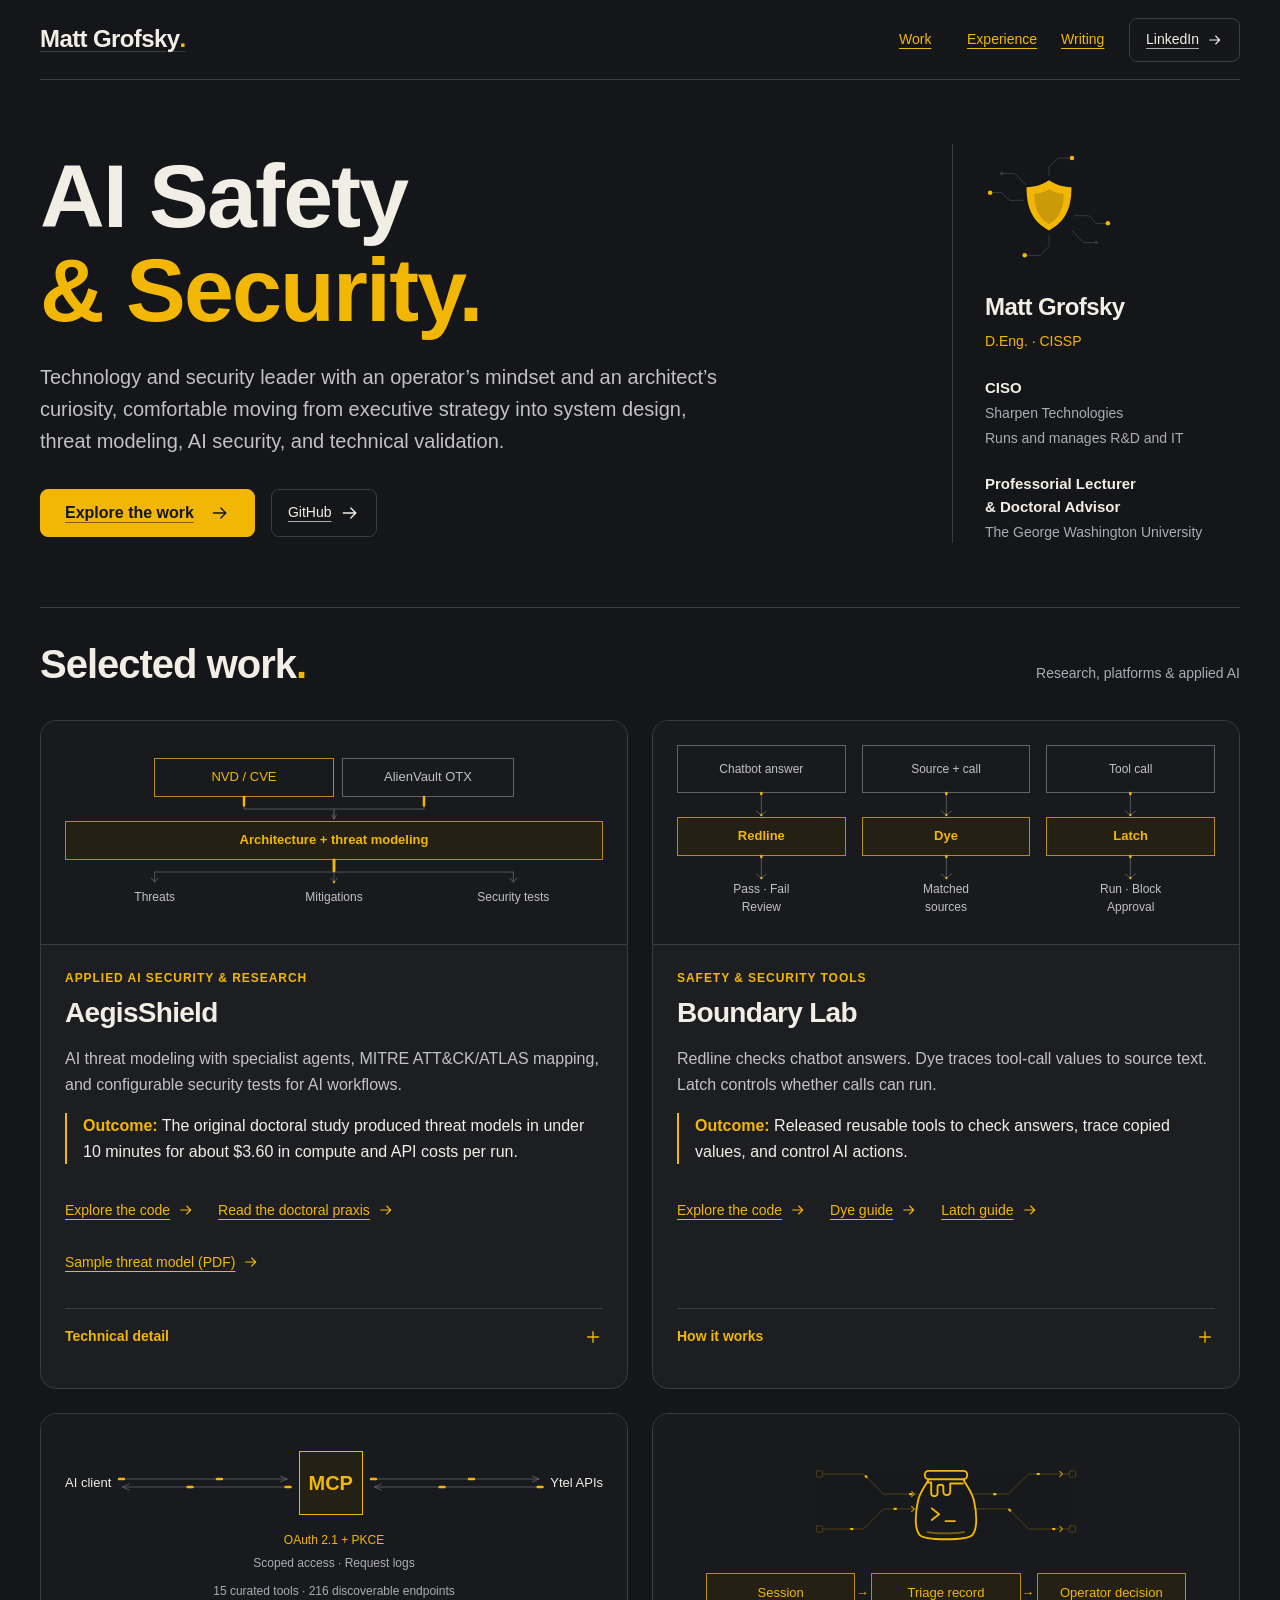
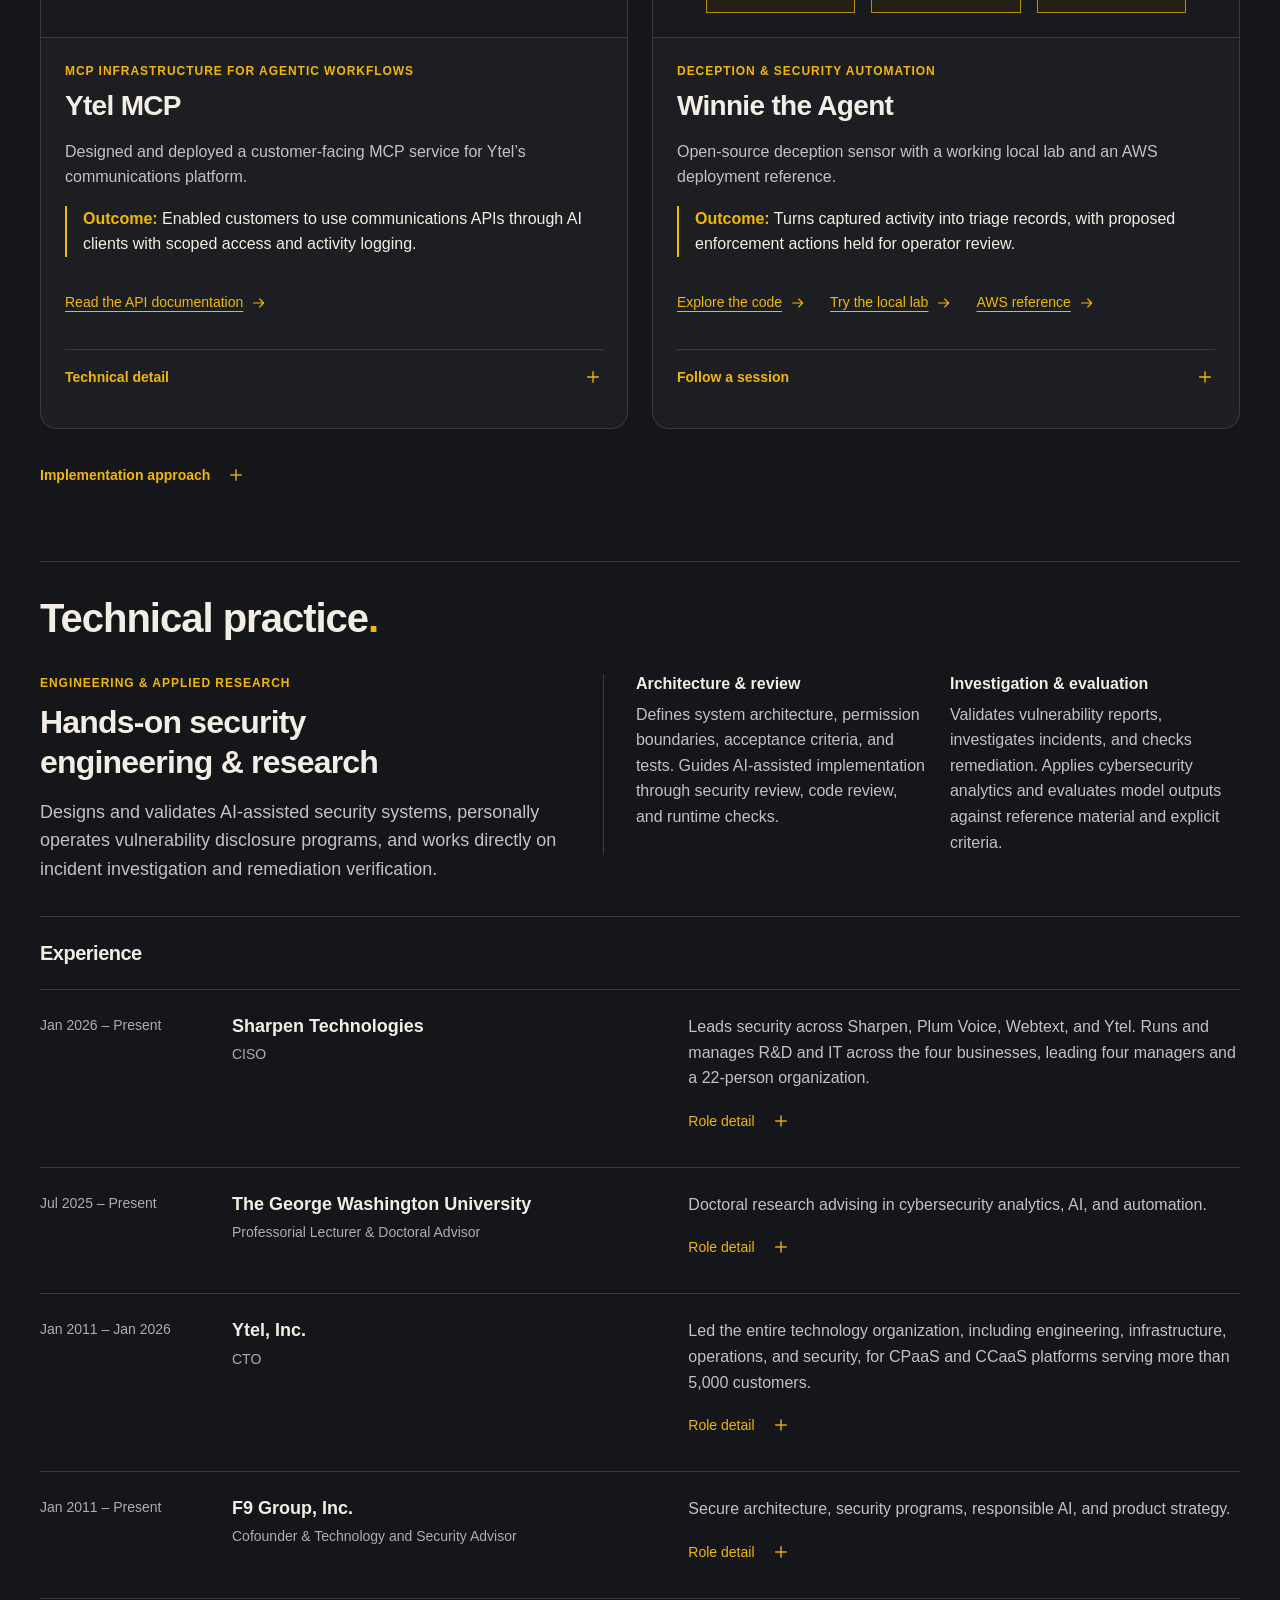
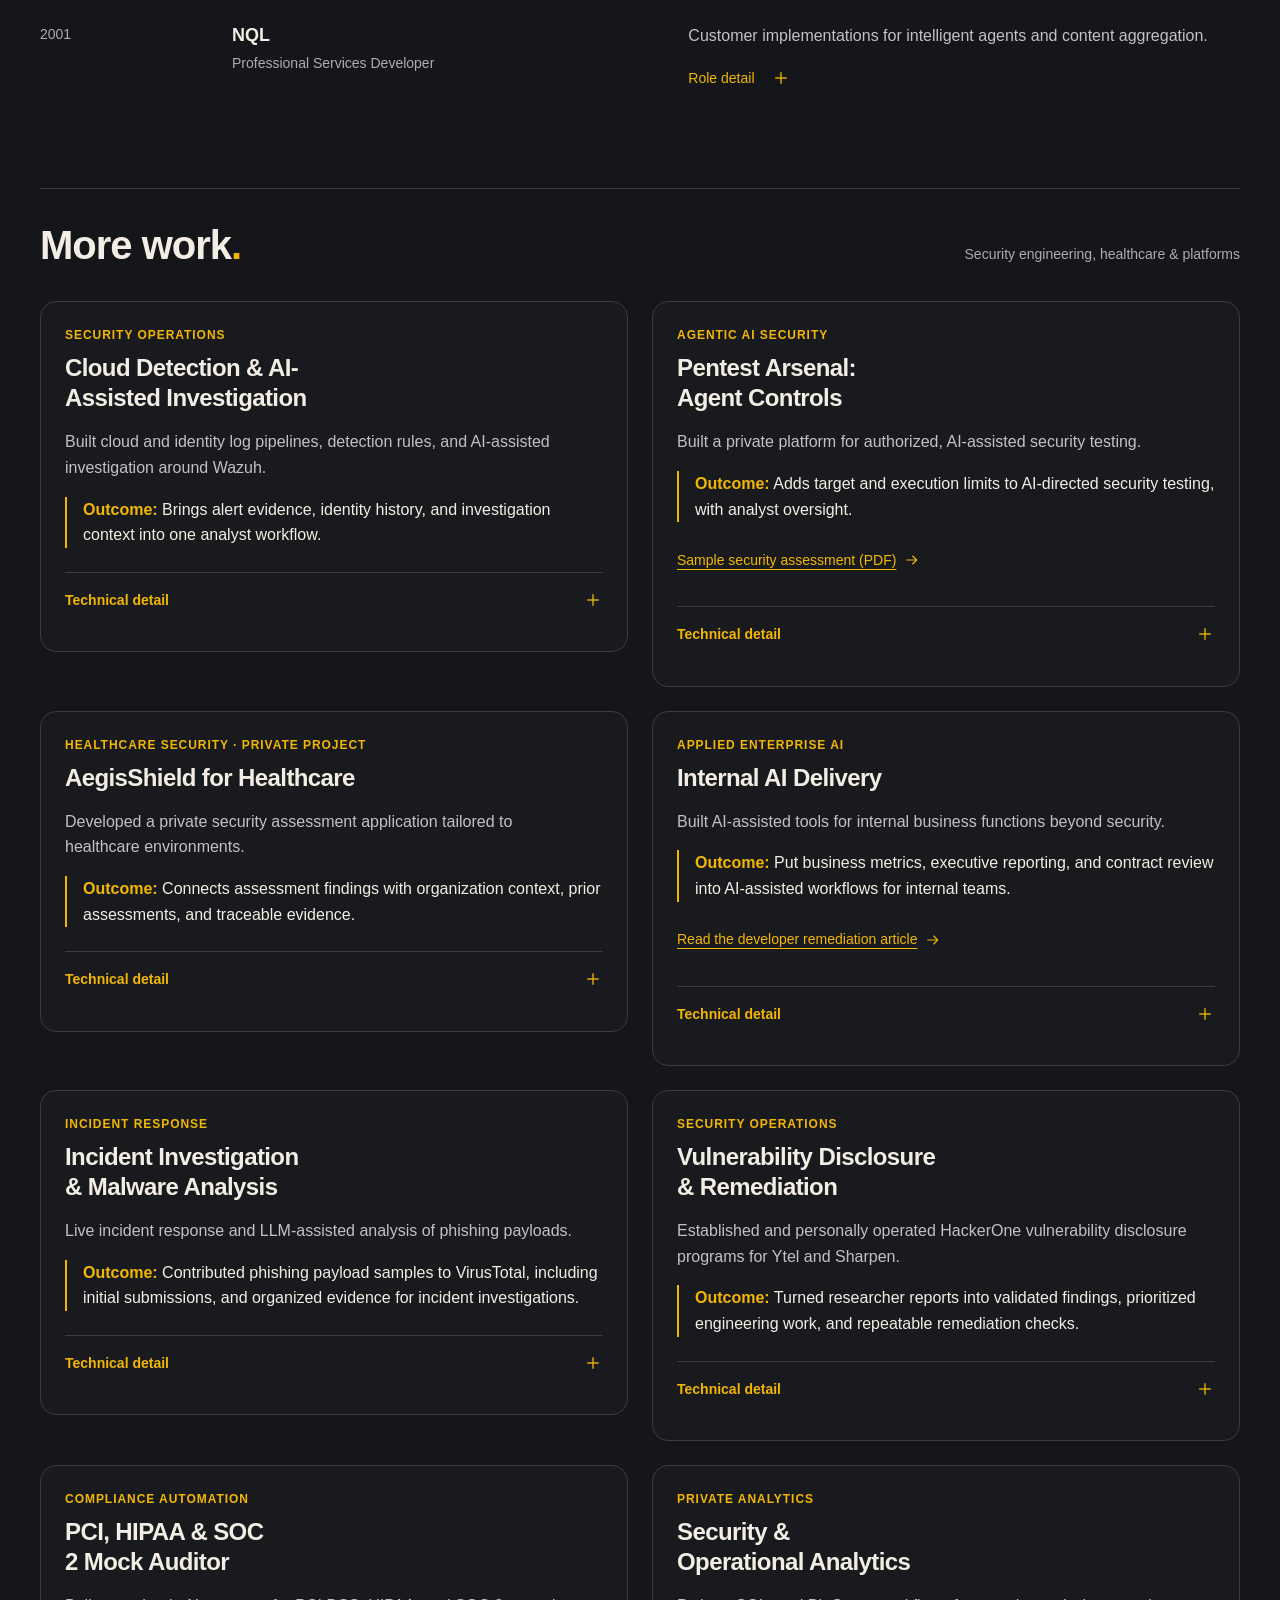
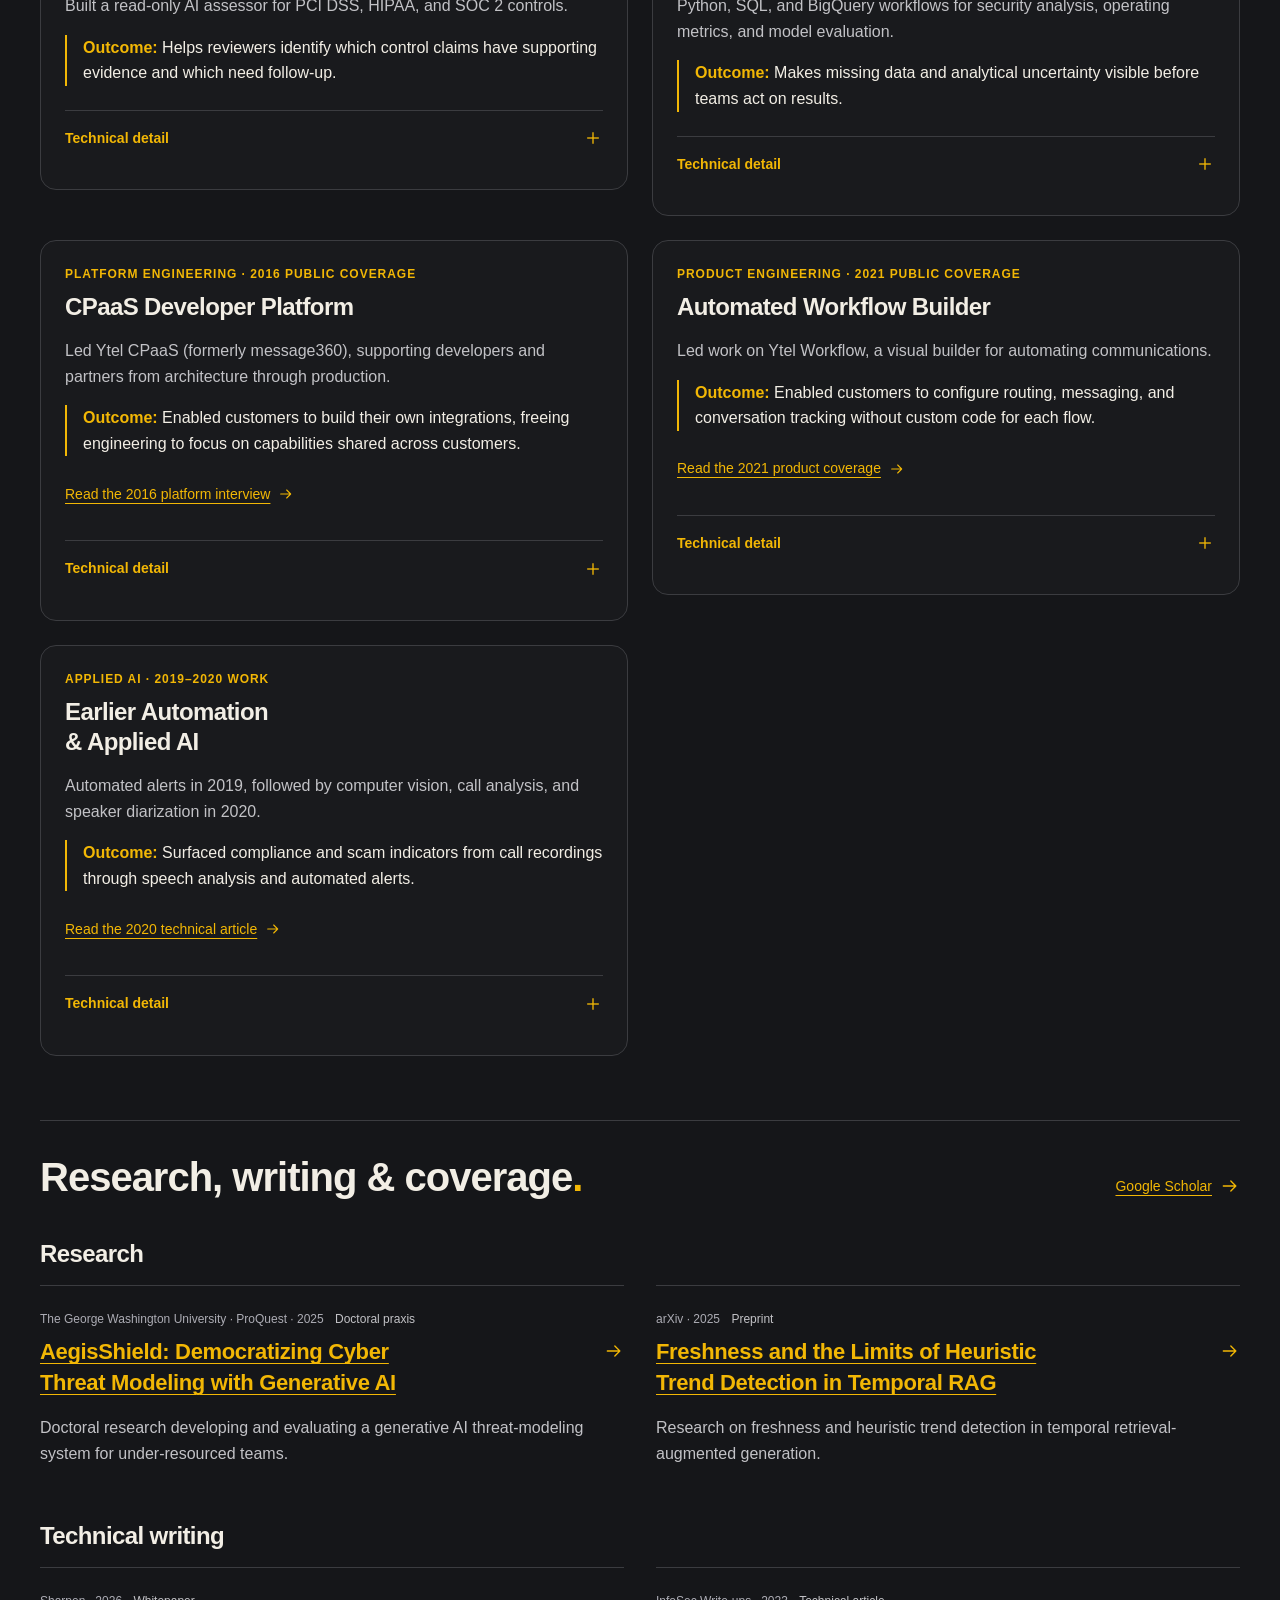
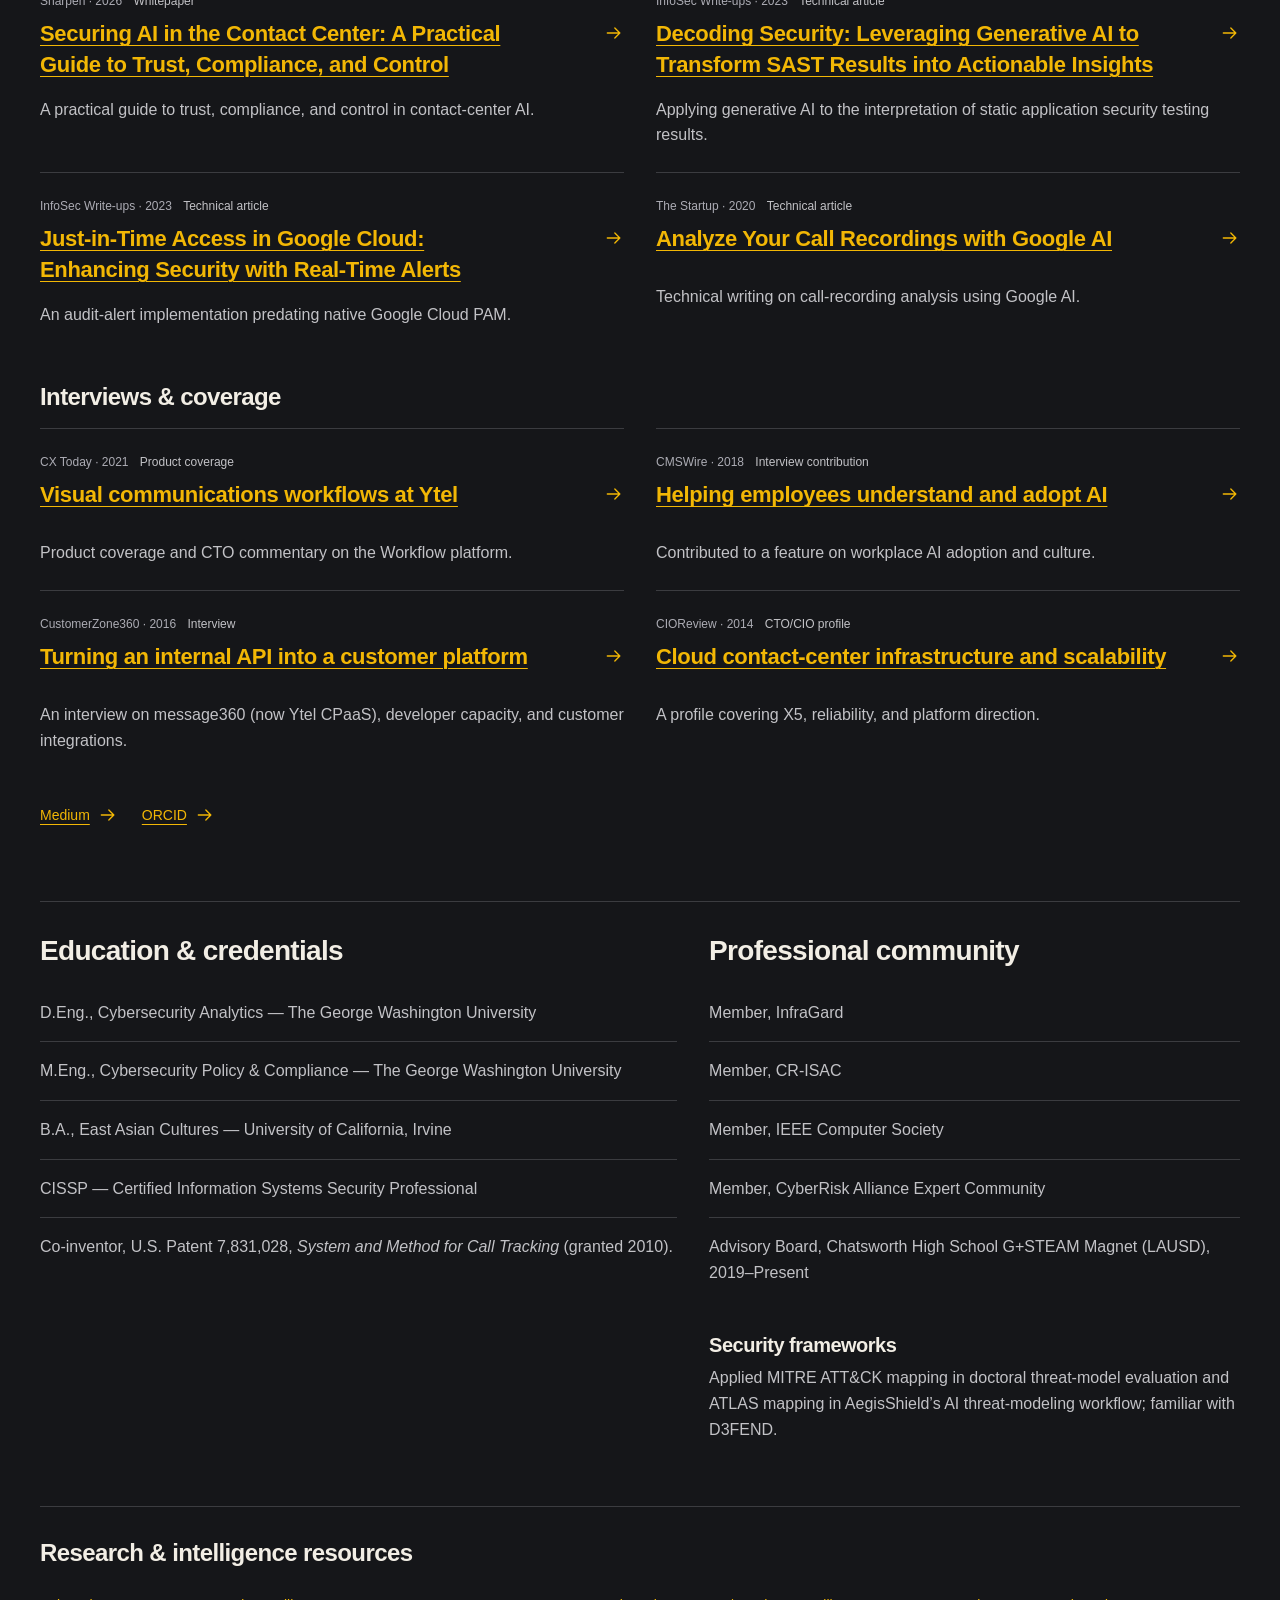
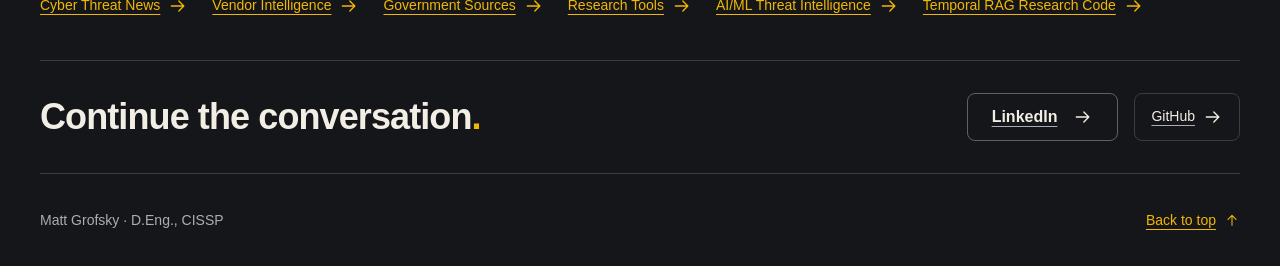
==== commit e7fddbf3: "Repo Updated" ====
--- a/index.html
+++ b/index.html
@@ -1,7 +1,7 @@
 <!doctype html>
 <html lang="en"><head><meta charset="utf-8"><meta name="viewport" content="width=device-width, initial-scale=1">
 <meta name="robots" content="index, follow"><meta name="description" content="Matt Grofsky: CISO at Sharpen Technologies, leading security, R&amp;D, and IT across four businesses. AI safety, applied research, and secure developer platforms.">
-<link rel="icon" href="favicon.svg" type="image/svg+xml"><link rel="stylesheet" href="style.css?v=7d1a57d903"><script src="site.js?v=edc79c3fe1" defer></script>
+<link rel="icon" href="favicon.svg" type="image/svg+xml"><link rel="stylesheet" href="style.css?v=618df9d779"><script src="site.js?v=edc79c3fe1" defer></script>
 <title>AI Safety &amp; Security | Matt Grofsky</title>
 <meta name="author" content="Matt Grofsky">
 <meta name="keywords" content="Matt Grofsky, CISO, cybersecurity, AI security, developer platforms, application security, vulnerability management, threat modeling, AegisShield, NVD, CVE, AlienVault OTX, VirusTotal, malware analysis, MCP, agentic workflows, security automation, D.Eng, CISSP">
@@ -114,9 +114,9 @@
       <path d="M245 178c17 3 51 3 69 0" opacity=".45"/>
     </g>
   </g>
-</svg></div><div class="project-copy"><p class="category">AI-assisted deception</p>
-      <h3>Winnie the Agent</h3><p class="project-summary">Adaptive honeypot and security automation. Local responses run automatically; enforcement requires human approval.</p><p class="project-outcome"><strong>Outcome:</strong> Turns captured activity into investigation records, draft detections, and controlled responses.</p>
-      <div class="project-links"><a class="text-link" href="https://github.com/mgrofsky/winnie-the-agent" target="_blank" rel="noopener noreferrer">Explore the code<svg viewBox="0 0 24 24" fill="none" aria-hidden="true"><path d="M4 12h15m-6-6 6 6-6 6" stroke="currentColor" stroke-width="1.6" stroke-linecap="round" stroke-linejoin="round"/></svg></a></div><details class="project-detail" id="winnie-the-agent-details"><summary><span>Technical detail</span><svg class="disclosure-icon" viewBox="0 0 24 24" fill="none" aria-hidden="true"><path d="M5 12h14" stroke="currentColor" stroke-width="1.6"/><path class="plus-stem" d="M12 5v14" stroke="currentColor" stroke-width="1.6"/></svg></summary><div class="detail-copy"><div><h4>Deception &amp; analysis</h4><p>Extends Cisco Talos / Splunk’s DECEIVE with simulated services and coordinated scenarios. Captures sessions for triage, reporting, and draft Sigma detections.</p></div><div><h4>Adaptive response</h4><p>Rule-based playbooks slow suspicious sources, adjust interaction, and plant decoy tokens. Decoy changes stay within fixed limits and can be reversed. Enforcement actions require approval.</p></div><div><h4>Security workflows</h4><p>Optional connectors support notifications and enrichment, with approved ticket and blocking actions. S3 event export supports SIEM ingestion and hashes captured passwords by default.</p></div><div><h4>Deployment</h4><p>Used in a live production environment.</p></div></div></details></div></article></div>
+</svg><ol class="winnie-flow" aria-label="Session review workflow"><li>Session</li><li>Triage record</li><li>Operator decision</li></ol></div><div class="project-copy"><p class="category">Deception &amp; security automation</p>
+      <h3>Winnie the Agent</h3><p class="project-summary">Open-source deception sensor with a working local lab and an AWS deployment reference.</p><p class="project-outcome"><strong>Outcome:</strong> Turns captured activity into triage records, with proposed enforcement actions held for operator review.</p>
+      <div class="project-links"><a class="text-link" href="https://github.com/mgrofsky/winnie-the-agent" target="_blank" rel="noopener noreferrer">Explore the code<svg viewBox="0 0 24 24" fill="none" aria-hidden="true"><path d="M4 12h15m-6-6 6 6-6 6" stroke="currentColor" stroke-width="1.6" stroke-linecap="round" stroke-linejoin="round"/></svg></a><a class="text-link" href="https://github.com/mgrofsky/winnie-the-agent#quick-start-local-lab" target="_blank" rel="noopener noreferrer">Try the local lab<svg viewBox="0 0 24 24" fill="none" aria-hidden="true"><path d="M4 12h15m-6-6 6 6-6 6" stroke="currentColor" stroke-width="1.6" stroke-linecap="round" stroke-linejoin="round"/></svg></a><a class="text-link" href="https://github.com/mgrofsky/winnie-the-agent/blob/main/deploy/aws/README.md" target="_blank" rel="noopener noreferrer">AWS reference<svg viewBox="0 0 24 24" fill="none" aria-hidden="true"><path d="M4 12h15m-6-6 6 6-6 6" stroke="currentColor" stroke-width="1.6" stroke-linecap="round" stroke-linejoin="round"/></svg></a></div><details class="project-detail" id="winnie-the-agent-details"><summary><span>Follow a session</span><svg class="disclosure-icon" viewBox="0 0 24 24" fill="none" aria-hidden="true"><path d="M5 12h14" stroke="currentColor" stroke-width="1.6"/><path class="plus-stem" d="M12 5v14" stroke="currentColor" stroke-width="1.6"/></svg></summary><div class="detail-copy"><div><h4>1. SSH session</h4><p>Inspect logins, commands, and the decoy&#x27;s recorded replies.</p></div><div><h4>2. Triage record</h4><p>Review what happened, the supporting signals, the assessment, and what was not observed.</p></div><div><h4>3. Operator decision</h4><p>Approve or reject a queued response. Decisions are recorded; enforcement requires approval. Local decoy reactions can run automatically.</p></div><div><h4>Built on DECEIVE</h4><p>Extended Cisco Talos&#x27;s DECEIVE SSH honeypot into a multi-protocol deception platform with six configurable environments, session triage, and human-approved response workflows.</p></div><div><h4>Run it locally or explore AWS</h4><p>The Docker lab runs without model credentials. The isolated AWS deployment reference shows how to contain the sensor, constrain network access, and export events.</p></div></div></details></div></article></div>
 <details class="project-detail build-approach" id="implementation-details"><summary><span>Implementation approach</span><svg class="disclosure-icon" viewBox="0 0 24 24" fill="none" aria-hidden="true"><path d="M5 12h14" stroke="currentColor" stroke-width="1.6"/><path class="plus-stem" d="M12 5v14" stroke="currentColor" stroke-width="1.6"/></svg></summary><div class="detail-copy"><p>Human-led architecture, planning, security review, and QA; LLM-assisted implementation.</p></div></details></section>
 <section class="leadership section shell" id="background" aria-labelledby="leadership-title"><div class="section-heading"><h2 id="leadership-title">Technical practice<span>.</span></h2></div>
 <div class="leadership-grid"><div class="leadership-practice"><p class="category">Engineering &amp; applied research</p><h3>Hands-on security engineering &amp; research</h3><p class="leadership-opening">Designs and validates AI-assisted security systems, personally operates vulnerability disclosure programs, and works directly on incident investigation and remediation verification.</p></div>
--- a/style.css
+++ b/style.css
@@ -95,8 +95,11 @@
 .project-visual.boundary-visual {display:grid;grid-template-columns:repeat(3,minmax(0,1fr));align-items:center;gap:var(--s3)}
 .boundary-path {min-width:0}
 .boundary-result {min-height:40px;text-align:center;color:var(--muted);font-size:12px;line-height:1.5}
-.winnie-visual {align-items:center;position:relative}
-.winnie-visual>.honeypot-scene {display:block;width:100%;height:100%;max-width:560px}
+.winnie-visual {align-items:center;position:relative;gap:var(--s2)}
+.winnie-visual>.honeypot-scene {display:block;width:100%;height:auto;max-width:560px;flex:1;min-height:0}
+.winnie-flow {display:grid;grid-template-columns:repeat(3,minmax(0,1fr));gap:var(--s3);width:100%;max-width:480px;padding:0;margin:0;list-style:none;font-size:13px;line-height:1.4}
+.winnie-flow li {position:relative;display:flex;align-items:center;justify-content:center;min-height:40px;padding:var(--s1) var(--s2);border:1px solid var(--gold-line);border-radius:var(--inner-radius);color:var(--gold);background:var(--gold-tint);text-align:center}
+.winnie-flow li:not(:last-child)::after {content:"→";position:absolute;left:100%;width:var(--s3);color:var(--gold);text-align:center}
 .winnie-visual .stream-packet {animation:packet-flow 4s linear infinite}
 .winnie-visual .packet-two {animation-delay:-1s}
 .winnie-visual .packet-three {animation-delay:-2s}
